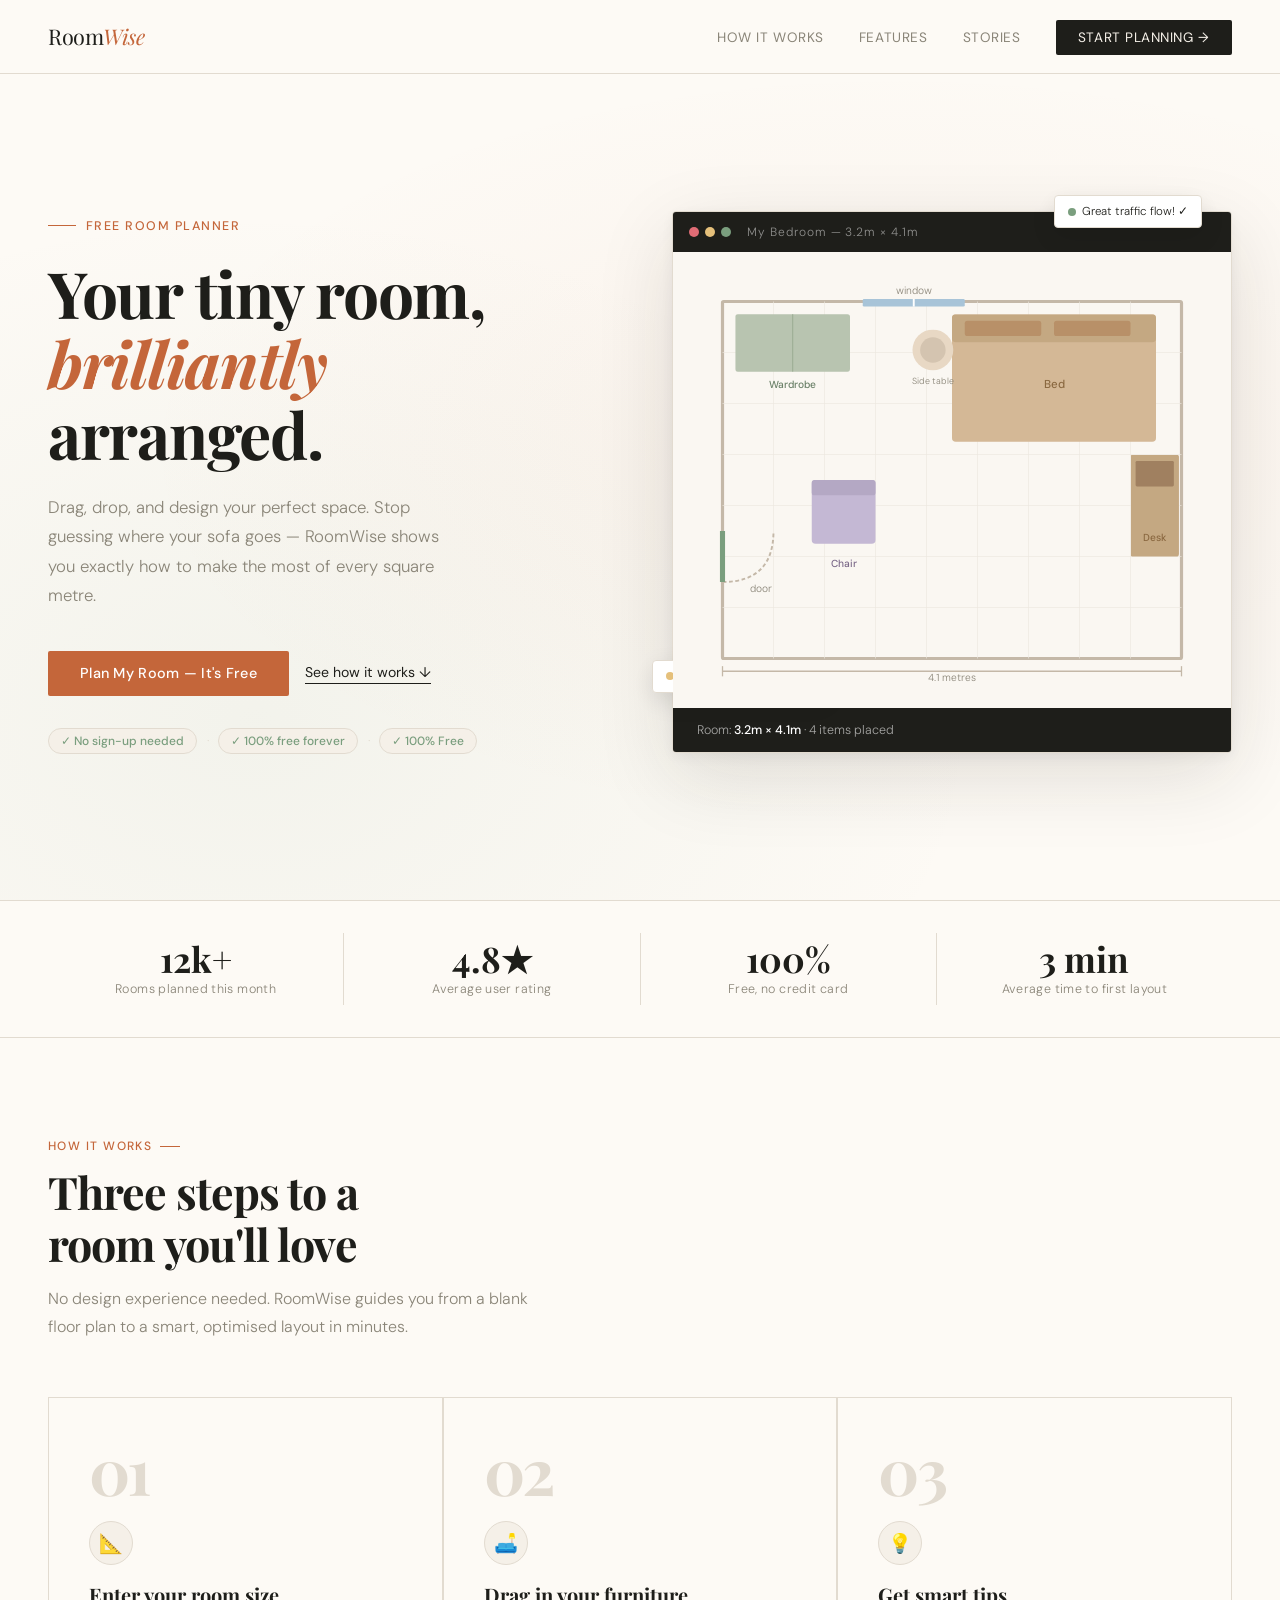
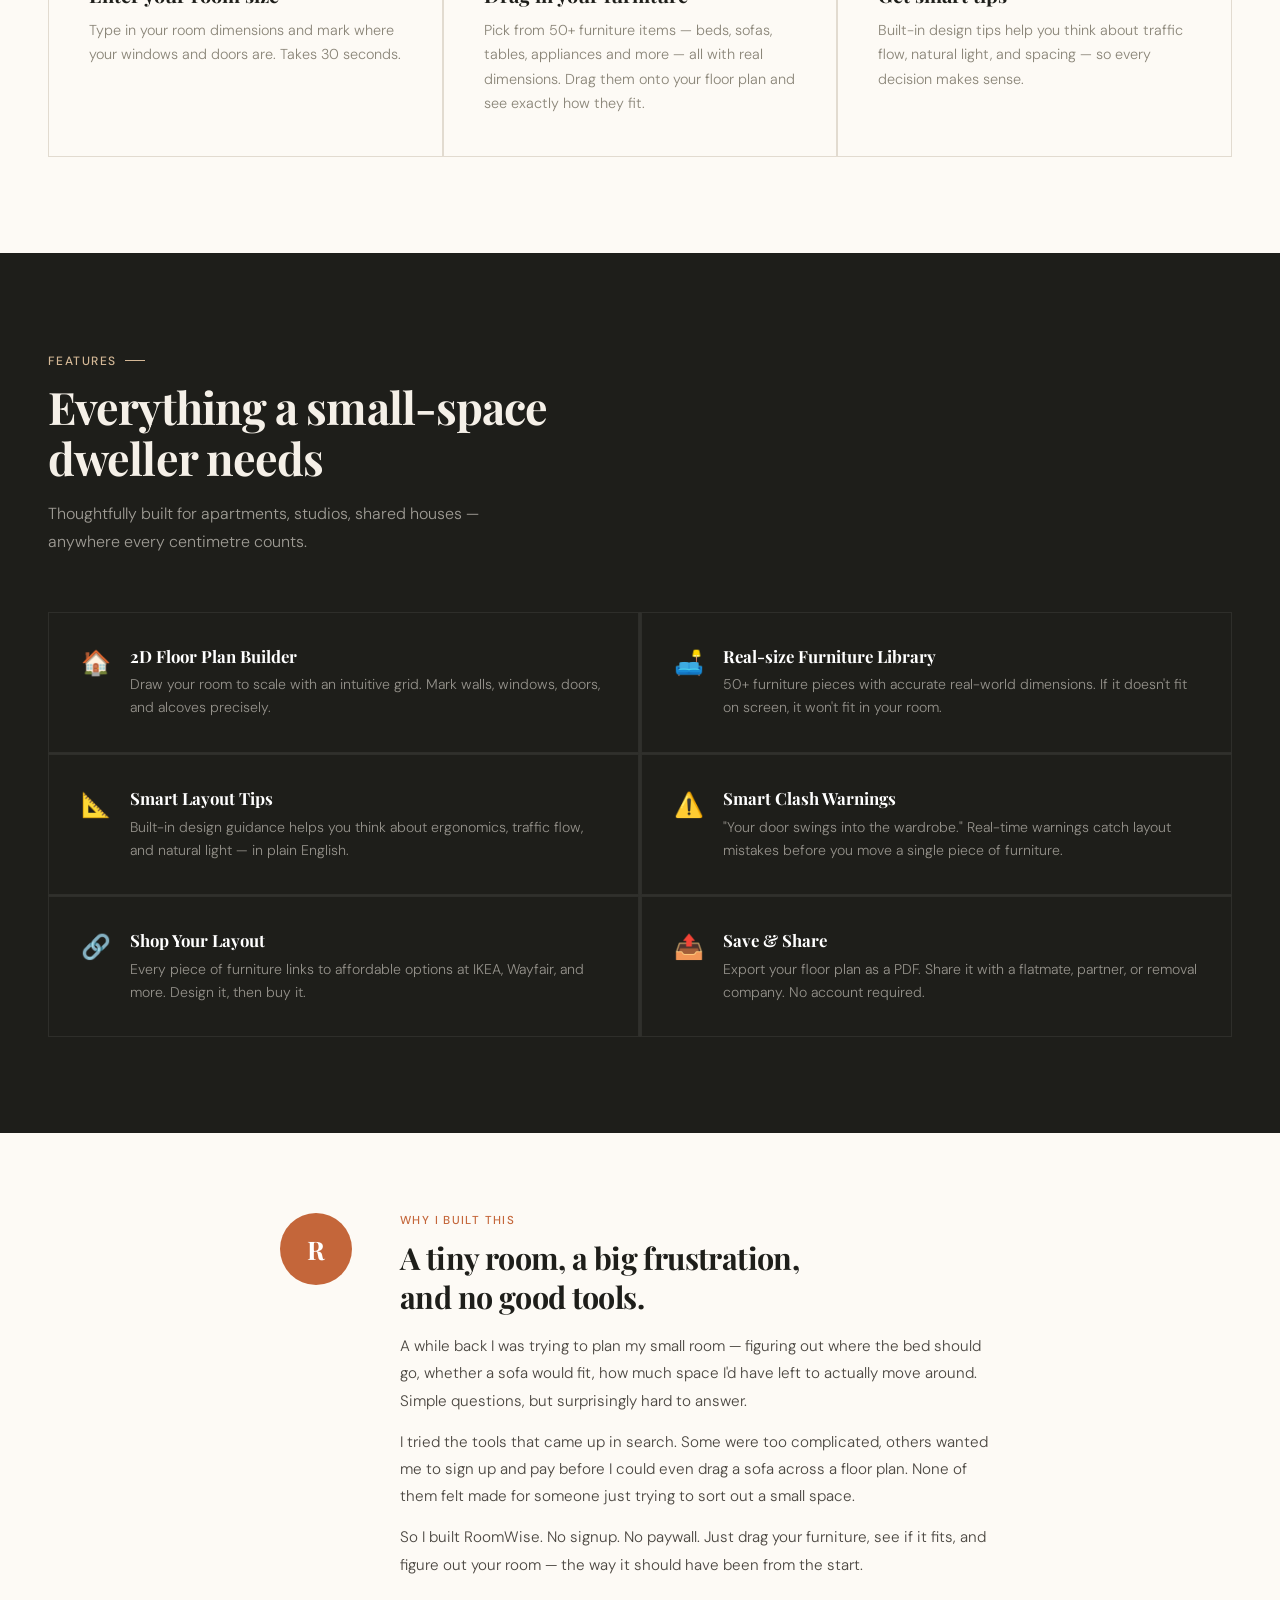
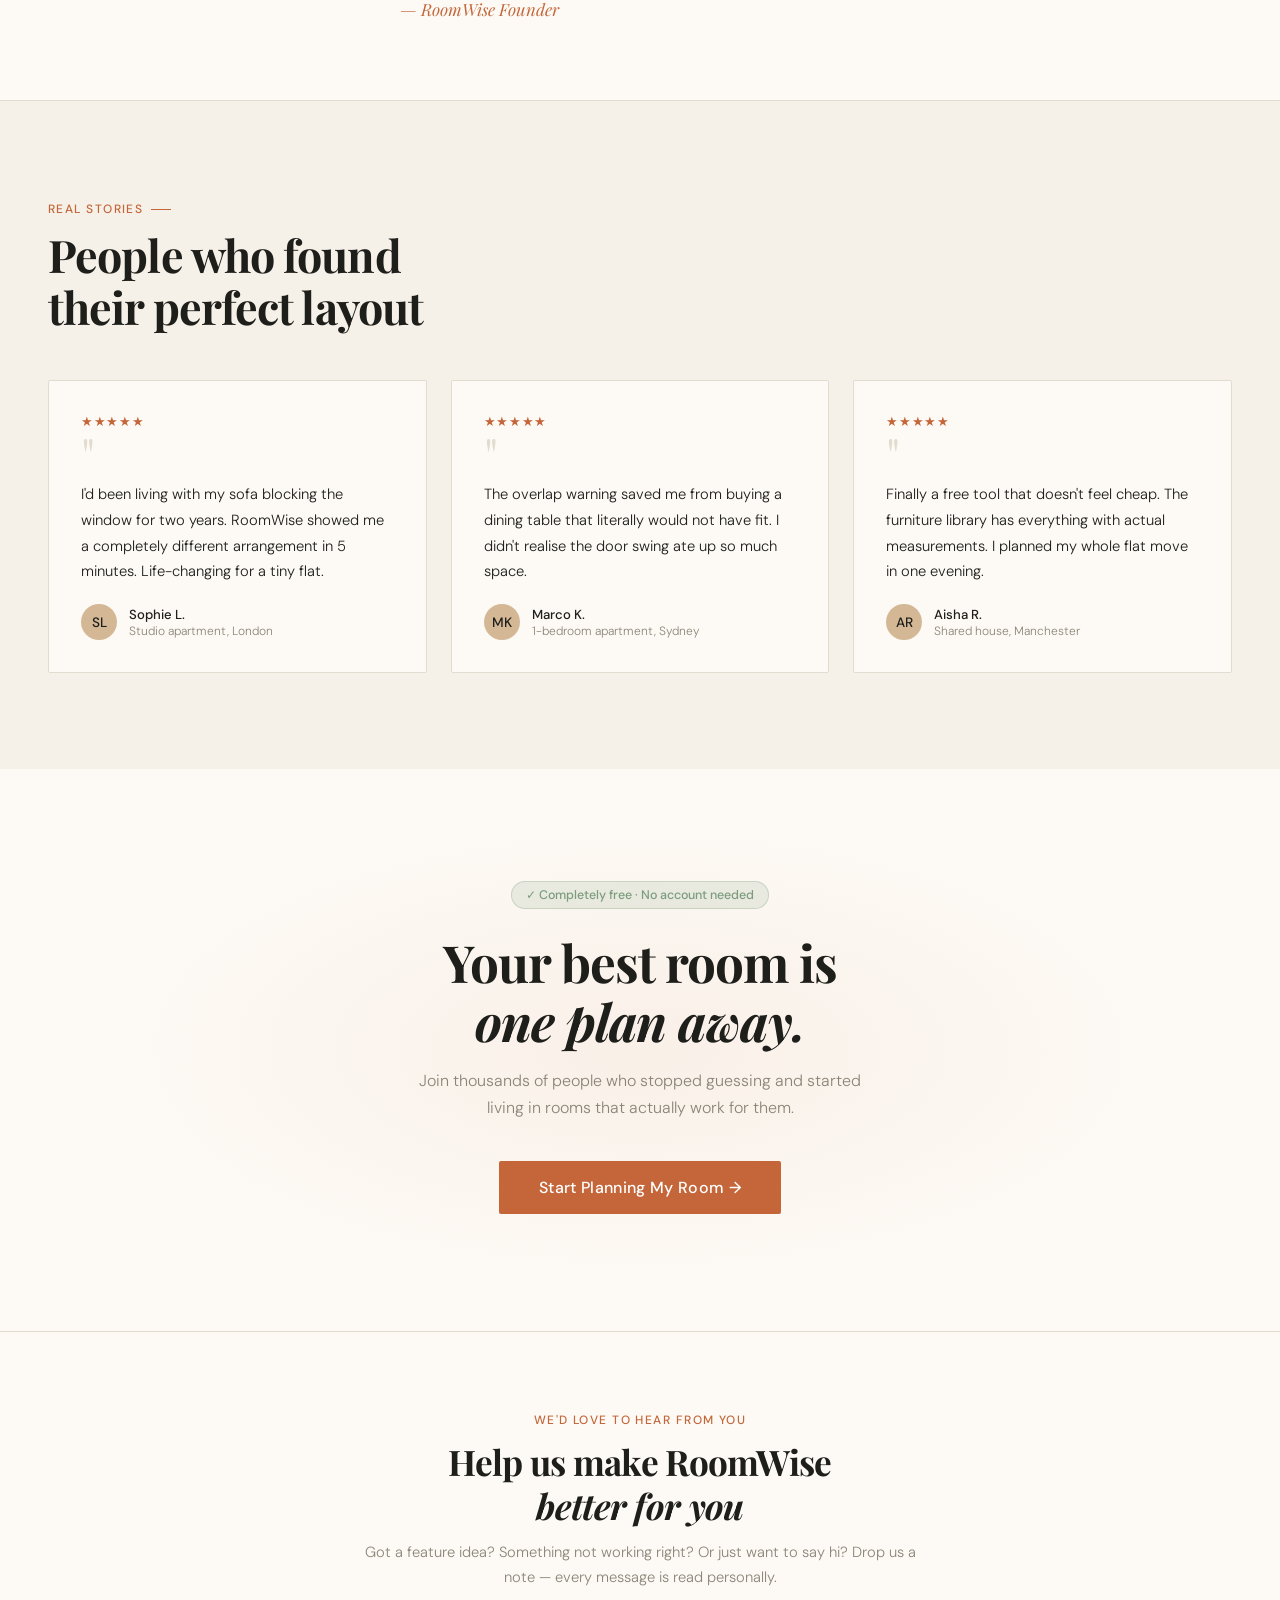
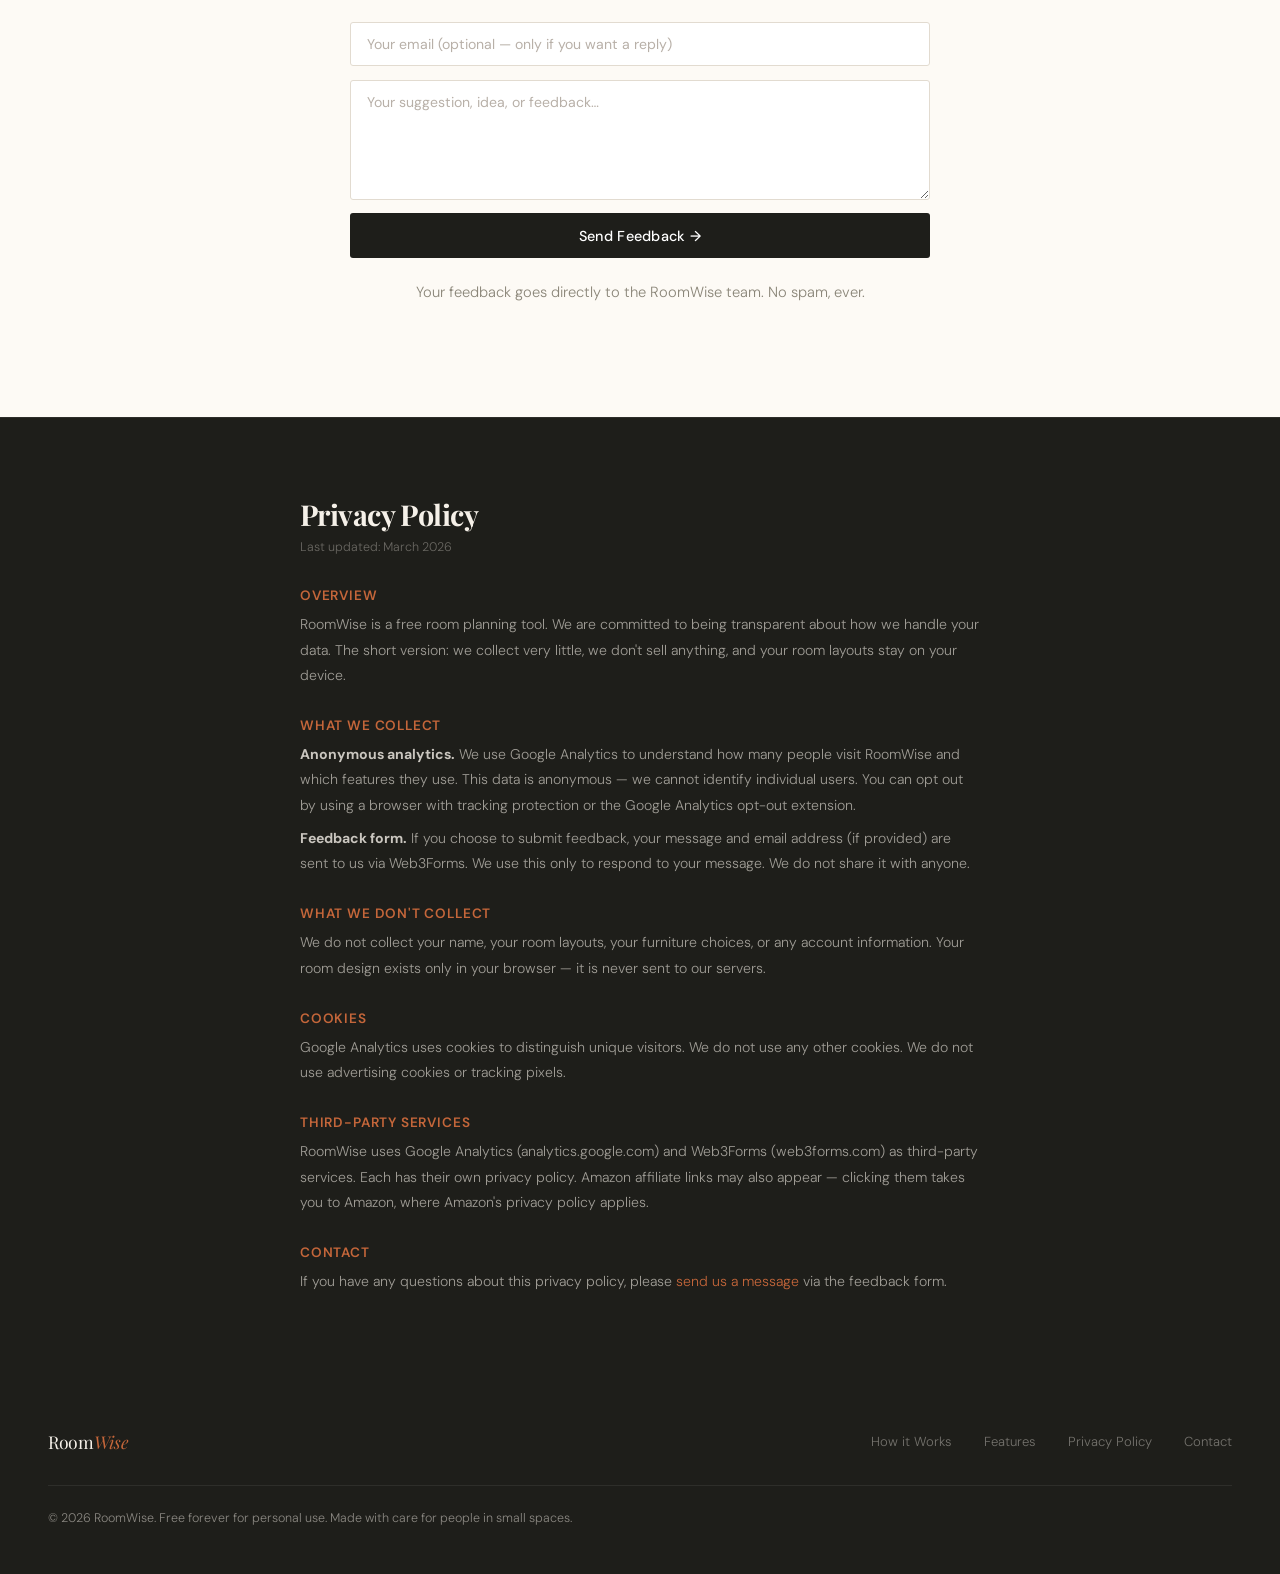
==== index.html @ 8e63ed7e "Add files via upload" ====
<!DOCTYPE html>
<html lang="en">
<head>
  <meta charset="UTF-8" />
  <meta name="viewport" content="width=device-width, initial-scale=1.0"/>
  <title>RoomWise — Free Room Planner | Design Your Room Layout Online</title>
  <meta name="description" content="Free online room planner — design your room layout with 50+ furniture items, real dimensions, PDF export and shareable links. No signup needed."/>
  <meta name="keywords" content="free room planner, room layout planner, furniture planner, floor plan maker, room design tool, interior design planner, online room planner"/>
  <meta name="author" content="RoomWise"/>
  <meta name="robots" content="index, follow"/>
  <link rel="canonical" href="https://roomwise.homes"/>

  <!-- Open Graph (Facebook, WhatsApp, LinkedIn sharing) -->
  <meta property="og:type" content="website"/>
  <meta property="og:url" content="https://roomwise.homes"/>
  <meta property="og:title" content="RoomWise — Free Room Planner"/>
  <meta property="og:description" content="Design your perfect room layout online. Drag and drop 50+ furniture items, see real dimensions, export to PDF and share with friends. 100% free."/>
  <meta property="og:image" content="https://roomwise.homes/preview.png"/>

  <!-- Twitter Card -->
  <meta name="twitter:card" content="summary_large_image"/>
  <meta name="twitter:title" content="RoomWise — Free Room Planner"/>
  <meta name="twitter:description" content="Design your perfect room layout online. Drag and drop 50+ furniture items, real dimensions, PDF export. 100% free."/>
  <meta name="twitter:image" content="https://roomwise.homes/preview.png"/>

  <!-- Schema.org structured data -->
  <script type="application/ld+json">
  {
    "@context": "https://schema.org",
    "@type": "WebApplication",
    "name": "RoomWise",
    "url": "https://roomwise.homes",
    "description": "Free online room planner with 50+ furniture items, real dimensions, PDF export and shareable links.",
    "applicationCategory": "DesignApplication",
    "operatingSystem": "Web",
    "offers": {
      "@type": "Offer",
      "price": "0",
      "priceCurrency": "USD"
    }
  }
  </script>
  <link href="https://fonts.googleapis.com/css2?family=Playfair+Display:ital,wght@0,400;0,700;1,400&family=DM+Sans:wght@300;400;500&display=swap" rel="stylesheet"/>
  <style>
    *, *::before, *::after { box-sizing: border-box; margin: 0; padding: 0; }

    :root {
      --cream: #F5F0E8;
      --warm-white: #FDFAF5;
      --charcoal: #1E1E1A;
      --terracotta: #C4663A;
      --sage: #7A9E7E;
      --sand: #D4B896;
      --muted: #8A8578;
      --border: #E2DBD0;
    }

    html { scroll-behavior: smooth; }

    body {
      background: var(--warm-white);
      color: var(--charcoal);
      font-family: 'DM Sans', sans-serif;
      font-weight: 300;
      overflow-x: hidden;
      cursor: auto;
    }

    /* NAV */
    nav {
      position: fixed; top: 0; left: 0; right: 0; z-index: 100;
      display: flex; align-items: center; justify-content: space-between;
      padding: 1.4rem 3rem;
      background: rgba(253,250,245,0.88);
      backdrop-filter: blur(12px);
      border-bottom: 1px solid var(--border);
      animation: fadeDown 0.8s ease both;
    }
    .logo {
      font-family: 'Playfair Display', serif;
      font-size: 1.35rem;
      letter-spacing: -0.02em;
      color: var(--charcoal);
      text-decoration: none;
    }
    .logo span { color: var(--terracotta); font-style: italic; }
    nav ul { list-style: none; display: flex; gap: 2.2rem; align-items: center; }
    nav ul a {
      text-decoration: none; color: var(--muted);
      font-size: 0.85rem; font-weight: 400; letter-spacing: 0.04em;
      text-transform: uppercase;
      transition: color 0.2s;
    }
    nav ul a:hover { color: var(--charcoal); }
    .nav-cta {
      background: var(--charcoal) !important;
      color: var(--cream) !important;
      padding: 0.55rem 1.4rem;
      border-radius: 2px;
      transition: background 0.2s !important;
    }
    .nav-cta:hover { background: var(--terracotta) !important; }

    /* HERO */
    .hero {
      min-height: 100vh;
      display: grid;
      grid-template-columns: 1fr 1fr;
      align-items: center;
      padding: 8rem 3rem 4rem;
      gap: 4rem;
      position: relative;
      overflow: hidden;
    }
    .hero::before {
      content: '';
      position: absolute; inset: 0;
      background: radial-gradient(ellipse at 70% 50%, rgba(196,102,58,0.06) 0%, transparent 60%),
                  radial-gradient(ellipse at 20% 80%, rgba(122,158,126,0.08) 0%, transparent 50%);
      pointer-events: none;
    }
    .hero-text { position: relative; z-index: 2; }
    .hero-eyebrow {
      display: inline-flex; align-items: center; gap: 0.6rem;
      font-size: 0.78rem; font-weight: 500; letter-spacing: 0.12em;
      text-transform: uppercase; color: var(--terracotta);
      margin-bottom: 1.5rem;
      animation: fadeUp 0.8s 0.2s ease both;
    }
    .hero-eyebrow::before {
      content: ''; display: block; width: 28px; height: 1px; background: var(--terracotta);
    }
    h1 {
      font-family: 'Playfair Display', serif;
      font-size: clamp(2.8rem, 5vw, 4.4rem);
      font-weight: 700;
      line-height: 1.1;
      letter-spacing: -0.02em;
      margin-bottom: 1.5rem;
      animation: fadeUp 0.8s 0.35s ease both;
    }
    h1 em {
      font-style: italic;
      color: var(--terracotta);
    }
    .hero-sub {
      font-size: 1.05rem;
      line-height: 1.75;
      color: var(--muted);
      max-width: 420px;
      margin-bottom: 2.5rem;
      animation: fadeUp 0.8s 0.5s ease both;
    }
    .hero-actions {
      display: flex; gap: 1rem; align-items: center;
      animation: fadeUp 0.8s 0.65s ease both;
      flex-wrap: wrap;
    }
    .btn-primary {
      background: var(--terracotta);
      color: #fff;
      padding: 0.85rem 2rem;
      border: none; border-radius: 2px;
      font-family: 'DM Sans', sans-serif;
      font-size: 0.9rem; font-weight: 500;
      letter-spacing: 0.02em;
      cursor: pointer;
      text-decoration: none;
      display: inline-block;
      transition: background 0.2s, transform 0.2s;
      position: relative; overflow: hidden;
    }
    .btn-primary:hover { background: #b05530; transform: translateY(-2px); }
    .btn-secondary {
      color: var(--charcoal);
      font-size: 0.88rem; font-weight: 400;
      text-decoration: none;
      display: inline-flex; align-items: center; gap: 0.5rem;
      border-bottom: 1px solid var(--charcoal);
      padding-bottom: 2px;
      transition: color 0.2s;
    }
    .btn-secondary:hover { color: var(--terracotta); border-color: var(--terracotta); }
    .hero-badge {
      margin-top: 2rem;
      display: flex; align-items: center; gap: 0.6rem;
      font-size: 0.8rem; color: var(--muted);
      animation: fadeUp 0.8s 0.8s ease both;
    }
    .hero-badge svg { color: var(--sage); }
    .badge-pill {
      background: var(--cream);
      border: 1px solid var(--border);
      border-radius: 20px;
      padding: 0.25rem 0.75rem;
      font-size: 0.75rem;
      color: var(--sage);
      font-weight: 500;
    }

    /* ROOM ILLUSTRATION */
    .hero-visual {
      position: relative; z-index: 2;
      display: flex; align-items: center; justify-content: center;
      animation: fadeIn 1.2s 0.4s ease both;
    }
    .room-wrapper {
      position: relative;
      width: 100%;
      max-width: 580px;
    }
    .room-card {
      background: var(--cream);
      border: 1px solid var(--border);
      border-radius: 4px;
      overflow: hidden;
      box-shadow: 0 24px 80px rgba(30,30,26,0.12), 0 4px 16px rgba(30,30,26,0.06);
    }
    .room-topbar {
      background: var(--charcoal);
      padding: 0.75rem 1rem;
      display: flex; align-items: center; gap: 1rem;
    }
    .room-topbar-dots { display: flex; gap: 6px; }
    .dot { width: 10px; height: 10px; border-radius: 50%; }
    .dot-r { background: #E06C75; }
    .dot-y { background: #E5C07B; }
    .dot-g { background: var(--sage); }
    .room-topbar-label {
      color: rgba(255,255,255,0.5);
      font-size: 0.75rem; letter-spacing: 0.08em;
    }
    .room-canvas {
      padding: 1.5rem;
      background: #FAF7F2;
      position: relative;
    }
    svg.floor-plan {
      width: 100%; height: auto;
      display: block;
    }

    /* Animated furniture pieces */
    .furniture-sofa { animation: slideIn 0.9s 1.0s ease both; }
    .furniture-table { animation: slideIn 0.9s 1.2s ease both; }
    .furniture-bed { animation: slideIn 0.9s 1.4s ease both; }
    .furniture-plant { animation: slideIn 0.9s 1.6s ease both; }
    

    .room-info-strip {
      background: var(--charcoal);
      padding: 0.85rem 1.5rem;
      display: flex; align-items: center; justify-content: space-between;
    }
    .room-dims { color: rgba(255,255,255,0.6); font-size: 0.78rem; }
    .room-dims strong { color: #fff; font-weight: 500; }
    
    

    /* Floating hints */
    .float-hint {
      position: absolute;
      background: #fff;
      border: 1px solid var(--border);
      border-radius: 4px;
      padding: 0.5rem 0.8rem;
      font-size: 0.72rem;
      color: var(--charcoal);
      box-shadow: 0 8px 24px rgba(0,0,0,0.1);
      white-space: nowrap;
      display: flex; align-items: center; gap: 0.4rem;
    }
    .hint-1 { top: -16px; right: 30px; animation: floatHint 0.7s 2.2s ease both; }
    .hint-2 { bottom: 60px; left: -20px; animation: floatHint 0.7s 2.5s ease both; }
    .hint-dot { width: 8px; height: 8px; border-radius: 50%; background: var(--sage); }
    .hint-dot-warn { background: #E5C07B; }

    /* STATS STRIP */
    .stats-strip {
      border-top: 1px solid var(--border);
      border-bottom: 1px solid var(--border);
      padding: 2rem 3rem;
      display: flex; gap: 0;
      overflow: hidden;
    }
    .stat-item {
      flex: 1;
      text-align: center;
      padding: 0.5rem 1rem;
      border-right: 1px solid var(--border);
      animation: fadeUp 0.6s ease both;
    }
    .stat-item:last-child { border-right: none; }
    .stat-item:nth-child(1) { animation-delay: 0.1s; }
    .stat-item:nth-child(2) { animation-delay: 0.2s; }
    .stat-item:nth-child(3) { animation-delay: 0.3s; }
    .stat-item:nth-child(4) { animation-delay: 0.4s; }
    .stat-num {
      font-family: 'Playfair Display', serif;
      font-size: 2.2rem;
      font-weight: 700;
      color: var(--charcoal);
      line-height: 1;
    }
    .stat-label {
      font-size: 0.78rem;
      color: var(--muted);
      margin-top: 0.3rem;
      letter-spacing: 0.03em;
    }

    /* HOW IT WORKS */
    .section { padding: 6rem 3rem; }
    .section-tag {
      display: inline-flex; align-items: center; gap: 0.5rem;
      font-size: 0.75rem; font-weight: 500; letter-spacing: 0.12em;
      text-transform: uppercase; color: var(--terracotta);
      margin-bottom: 0.75rem;
    }
    .section-tag::after { content: ''; display: block; width: 20px; height: 1px; background: var(--terracotta); }
    h2 {
      font-family: 'Playfair Display', serif;
      font-size: clamp(2rem, 3.5vw, 2.8rem);
      font-weight: 700;
      line-height: 1.15;
      letter-spacing: -0.02em;
      margin-bottom: 1rem;
    }
    .section-sub {
      color: var(--muted);
      font-size: 1rem;
      line-height: 1.75;
      max-width: 480px;
    }

    .steps-grid {
      display: grid;
      grid-template-columns: repeat(3, 1fr);
      gap: 2px;
      margin-top: 3.5rem;
      background: var(--border);
      border: 1px solid var(--border);
    }
    .step-card {
      background: var(--warm-white);
      padding: 2.5rem;
      position: relative;
      transition: background 0.2s;
    }
    .step-card:hover { background: var(--cream); }
    .step-num {
      font-family: 'Playfair Display', serif;
      font-size: 4rem;
      font-weight: 700;
      color: var(--border);
      line-height: 1;
      margin-bottom: 1.2rem;
      letter-spacing: -0.04em;
    }
    .step-icon {
      width: 44px; height: 44px;
      background: var(--cream);
      border: 1px solid var(--border);
      border-radius: 50%;
      display: flex; align-items: center; justify-content: center;
      font-size: 1.2rem;
      margin-bottom: 1rem;
    }
    .step-title {
      font-family: 'Playfair Display', serif;
      font-size: 1.25rem;
      font-weight: 700;
      margin-bottom: 0.6rem;
    }
    .step-desc { color: var(--muted); font-size: 0.9rem; line-height: 1.7; }

    /* FEATURES */
    .features-section { 
      padding: 6rem 3rem;
      background: var(--charcoal);
      color: var(--cream);
    }
    .features-section .section-tag { color: var(--sand); }
    .features-section .section-tag::after { background: var(--sand); }
    .features-section h2 { color: var(--cream); }
    .features-section .section-sub { color: rgba(245,240,232,0.6); }
    .features-grid {
      display: grid;
      grid-template-columns: repeat(2, 1fr);
      gap: 1.5px;
      margin-top: 3.5rem;
      background: rgba(255,255,255,0.08);
    }
    .feature-item {
      background: var(--charcoal);
      padding: 2rem 2rem;
      border: 1px solid rgba(255,255,255,0.07);
      transition: background 0.2s;
      display: flex; gap: 1.2rem;
    }
    .feature-item:hover { background: #2a2a24; }
    .feature-ico {
      font-size: 1.5rem;
      flex-shrink: 0;
      margin-top: 2px;
    }
    .feature-title {
      font-family: 'Playfair Display', serif;
      font-size: 1.05rem;
      font-weight: 700;
      margin-bottom: 0.4rem;
      color: #fff;
    }
    .feature-desc { color: rgba(245,240,232,0.55); font-size: 0.88rem; line-height: 1.65; }

    /* TESTIMONIALS */
    .testimonials { padding: 6rem 3rem; background: var(--cream); }
    .testi-grid {
      display: grid;
      grid-template-columns: repeat(3, 1fr);
      gap: 1.5rem;
      margin-top: 3rem;
    }
    .testi-card {
      background: var(--warm-white);
      border: 1px solid var(--border);
      padding: 2rem;
      border-radius: 2px;
      position: relative;
    }
    .testi-quote {
      font-family: 'Playfair Display', serif;
      font-size: 3rem;
      color: var(--border);
      line-height: 0.5;
      margin-bottom: 1rem;
    }
    .testi-text {
      font-size: 0.92rem;
      line-height: 1.75;
      color: var(--charcoal);
      margin-bottom: 1.2rem;
    }
    .testi-author { display: flex; align-items: center; gap: 0.75rem; }
    .testi-avatar {
      width: 36px; height: 36px;
      border-radius: 50%;
      background: var(--sand);
      display: flex; align-items: center; justify-content: center;
      font-size: 0.85rem; font-weight: 500; color: var(--charcoal);
    }
    .testi-name { font-size: 0.82rem; font-weight: 500; }
    .testi-loc { font-size: 0.75rem; color: var(--muted); }
    .stars { color: var(--terracotta); font-size: 0.8rem; letter-spacing: 0.05em; margin-bottom: 0.75rem; }

    /* CTA SECTION */
    .cta-section {
      padding: 7rem 3rem;
      text-align: center;
      background: var(--warm-white);
      position: relative;
      overflow: hidden;
    }
    .cta-section::before {
      content: '';
      position: absolute; inset: 0;
      background: radial-gradient(ellipse at 50% 50%, rgba(196,102,58,0.07) 0%, transparent 60%);
    }
    .cta-section h2 { font-size: clamp(2.2rem, 4vw, 3.2rem); position: relative; }
    .cta-section p { color: var(--muted); margin: 1rem auto 2.5rem; max-width: 460px; font-size: 1rem; line-height: 1.7; position: relative; }
    .cta-free-tag {
      display: inline-flex; align-items: center; gap: 0.4rem;
      background: rgba(122,158,126,0.15);
      color: var(--sage);
      border: 1px solid rgba(122,158,126,0.3);
      padding: 0.3rem 0.9rem;
      border-radius: 20px;
      font-size: 0.78rem; font-weight: 500;
      margin-bottom: 1.5rem;
    }

    /* FOOTER */
    footer {
      background: var(--charcoal);
      color: rgba(245,240,232,0.5);
      padding: 3rem;
      display: flex; align-items: center; justify-content: space-between;
      flex-wrap: wrap; gap: 1.5rem;
    }
    footer .logo { color: var(--cream); font-size: 1.1rem; }
    .footer-links { display: flex; gap: 2rem; flex-wrap: wrap; }
    .footer-links a { color: rgba(245,240,232,0.4); text-decoration: none; font-size: 0.82rem; transition: color 0.2s; }
    .footer-links a:hover { color: var(--cream); }
    .footer-copy { font-size: 0.78rem; width: 100%; border-top: 1px solid rgba(255,255,255,0.07); padding-top: 1.5rem; margin-top: 0.5rem; }

    /* ANIMATIONS */
    @keyframes fadeDown { from { opacity: 0; transform: translateY(-16px); } to { opacity: 1; transform: none; } }
    @keyframes fadeUp { from { opacity: 0; transform: translateY(24px); } to { opacity: 1; transform: none; } }
    @keyframes fadeIn { from { opacity: 0; } to { opacity: 1; } }
    @keyframes slideIn { from { opacity: 0; transform: translateX(-12px); } to { opacity: 1; transform: none; } }
    @keyframes popIn { from { opacity: 0; transform: scale(0.8); } to { opacity: 1; transform: scale(1); } }
    @keyframes floatHint { from { opacity: 0; transform: translateY(8px); } to { opacity: 1; transform: none; } }
    @keyframes float { 0%,100% { transform: translateY(0); } 50% { transform: translateY(-8px); } }

    .room-wrapper { animation: float 5s ease-in-out infinite; }

    /* SCROLLED REVEAL */
    .reveal { opacity: 0; transform: translateY(28px); transition: opacity 0.7s ease, transform 0.7s ease; }
    .reveal.visible { opacity: 1; transform: none; }

    @media (max-width: 900px) {
      .hero { grid-template-columns: 1fr; padding-top: 7rem; text-align: center; }
      .hero-sub, .hero-badge { margin-left: auto; margin-right: auto; }
      .hero-actions { justify-content: center; }
      .hero-eyebrow { margin: 0 auto 1.5rem; }
      .steps-grid, .testi-grid { grid-template-columns: 1fr; }
      .features-grid { grid-template-columns: 1fr; }
      nav { padding: 1rem 1.5rem; }
      nav ul { display: none; }
      .stats-strip { flex-wrap: wrap; }
      .stat-item { flex: 1 1 40%; border-right: none; border-bottom: 1px solid var(--border); }
    }



    /* ── Privacy Policy ─────────────────────────────────────────── */
    .privacy-section {
      padding: 5rem 3rem;
      background: var(--charcoal);
      border-top: 1px solid rgba(255,255,255,0.07);
    }
    .privacy-inner {
      max-width: 680px;
      margin: 0 auto;
    }
    .privacy-inner h2 {
      font-family: 'Playfair Display', serif;
      font-size: 1.8rem;
      color: var(--cream);
      margin-bottom: 0.5rem;
    }
    .privacy-inner .privacy-date {
      font-size: 0.78rem;
      color: rgba(245,240,232,0.35);
      margin-bottom: 2rem;
    }
    .privacy-inner h3 {
      font-size: 0.85rem;
      font-weight: 600;
      letter-spacing: 0.06em;
      text-transform: uppercase;
      color: var(--terracotta);
      margin: 1.8rem 0 0.5rem;
    }
    .privacy-inner p {
      font-size: 0.88rem;
      color: rgba(245,240,232,0.6);
      line-height: 1.8;
      margin-bottom: 0.5rem;
    }
    .privacy-inner a {
      color: var(--terracotta);
      text-decoration: none;
    }
    /* ── Founder story ───────────────────────────────────────────── */
    .founder-story {
      padding: 5rem 3rem;
      background: var(--warm);
      border-bottom: 1px solid var(--border);
    }
    .founder-inner {
      max-width: 720px;
      margin: 0 auto;
      display: flex;
      gap: 3rem;
      align-items: flex-start;
    }
    .founder-avatar {
      width: 72px;
      height: 72px;
      border-radius: 50%;
      background: var(--terracotta);
      color: #fff;
      font-size: 1.6rem;
      font-weight: 700;
      display: flex;
      align-items: center;
      justify-content: center;
      flex-shrink: 0;
      font-family: 'Playfair Display', serif;
    }
    .founder-content {}
    .founder-eyebrow {
      font-size: 0.72rem;
      font-weight: 500;
      letter-spacing: 0.12em;
      text-transform: uppercase;
      color: var(--terracotta);
      margin-bottom: 0.6rem;
    }
    .founder-content h2 {
      font-family: 'Playfair Display', serif;
      font-size: clamp(1.4rem, 2.5vw, 1.9rem);
      color: var(--charcoal);
      margin-bottom: 1rem;
      line-height: 1.3;
    }
    .founder-content p {
      font-size: 0.95rem;
      color: #4A4640;
      line-height: 1.8;
      margin-bottom: 0.85rem;
    }
    .founder-sig {
      font-family: 'Playfair Display', serif;
      font-style: italic;
      font-size: 1.05rem;
      color: var(--terracotta);
      margin-top: 1.2rem;
    }
    @media (max-width: 640px) {
      .founder-inner { flex-direction: column; gap: 1.2rem; }
      .founder-story { padding: 3.5rem 1.5rem; }
    }
    /* ── FEEDBACK SECTION ─────────────────────────────── */
    .feedback-section {
      background: var(--warm);
      padding: 5rem 2rem;
      border-top: 1px solid var(--border);
    }
    .feedback-inner {
      max-width: 580px;
      margin: 0 auto;
      text-align: center;
    }
    .feedback-eyebrow {
      font-size: 0.75rem;
      font-weight: 500;
      letter-spacing: 0.12em;
      text-transform: uppercase;
      color: var(--terracotta);
      margin-bottom: 0.75rem;
    }
    .feedback-inner h2 {
      font-family: 'Playfair Display', serif;
      font-size: clamp(1.6rem, 3vw, 2.2rem);
      color: var(--charcoal);
      margin-bottom: 0.75rem;
      line-height: 1.25;
    }
    .feedback-inner p {
      font-size: 0.92rem;
      color: var(--muted);
      margin-bottom: 2rem;
      line-height: 1.7;
    }
    .feedback-form {
      display: flex;
      flex-direction: column;
      gap: 0.85rem;
      text-align: left;
    }
    .feedback-form input,
    .feedback-form textarea {
      width: 100%;
      background: #fff;
      border: 1.5px solid var(--border);
      border-radius: 3px;
      padding: 0.75rem 1rem;
      font-family: 'DM Sans', sans-serif;
      font-size: 0.88rem;
      color: var(--charcoal);
      transition: border-color 0.2s;
      outline: none;
      resize: vertical;
    }
    .feedback-form input:focus,
    .feedback-form textarea:focus {
      border-color: var(--terracotta);
    }
    .feedback-form textarea {
      min-height: 120px;
    }
    .feedback-form input::placeholder,
    .feedback-form textarea::placeholder {
      color: #B8B0A8;
    }
    .feedback-submit {
      background: var(--charcoal);
      color: #fff;
      border: none;
      padding: 0.85rem 2rem;
      border-radius: 3px;
      font-family: 'DM Sans', sans-serif;
      font-size: 0.9rem;
      font-weight: 500;
      cursor: pointer;
      transition: background 0.2s;
      letter-spacing: 0.02em;
    }
    .feedback-submit:hover { background: var(--terracotta); }
    .feedback-submit:disabled { background: #aaa; cursor: not-allowed; }
    .feedback-success {
      display: none;
      background: #F0F7F1;
      border: 1px solid rgba(122,158,126,0.4);
      border-radius: 3px;
      padding: 1rem;
      font-size: 0.88rem;
      color: #3A6040;
      text-align: center;
      margin-top: 0.5rem;
    }
    .feedback-note {
      font-size: 0.75rem;
      color: var(--muted);
      text-align: center;
      margin-top: 0.5rem;
    }
  </style>
<!-- Google Analytics -->
<script async src="https://www.googletagmanager.com/gtag/js?id=G-2ZYGZ5XKH6"></script>
<script>
  window.dataLayer = window.dataLayer || [];
  function gtag(){dataLayer.push(arguments);}
  gtag('js', new Date());
  gtag('config', 'G-2ZYGZ5XKH6');
</script>
</head>
<body>


  <nav>
    <a href="#" class="logo">Room<span>Wise</span></a>
    <ul>
      <li><a href="#how">How it Works</a></li>
      <li><a href="#features">Features</a></li>
      <li><a href="#stories">Stories</a></li>
      <li><a href="https://roomwise.homes/planner" class="nav-cta">Start Planning →</a></li>
    </ul>
  </nav>

  <!-- HERO -->
  <section class="hero">
    <div class="hero-text">
      <div class="hero-eyebrow">Free Room Planner</div>
      <h1>Your tiny room,<br/><em>brilliantly</em> arranged.</h1>
      <p class="hero-sub">
        Drag, drop, and design your perfect space. Stop guessing where your sofa goes — 
        RoomWise shows you exactly how to make the most of every square metre.
      </p>
      <div class="hero-actions">
        <a href="https://roomwise.homes/planner" class="btn-primary">Plan My Room — It's Free</a>
        <a href="#how" class="btn-secondary">See how it works ↓</a>
      </div>
      <div class="hero-badge">
        <span class="badge-pill">✓ No sign-up needed</span>
        <span style="color: var(--border)">·</span>
        <span class="badge-pill">✓ 100% free forever</span>
        <span style="color: var(--border)">·</span>
        <span class="badge-pill">✓ 100% Free</span>
      </div>
    </div>

    <div class="hero-visual">
      <div class="room-wrapper">
        <!-- Floating UI hints -->
        <div class="float-hint hint-1">
          <div class="hint-dot"></div>
          Great traffic flow! ✓
        </div>
        <div class="float-hint hint-2">
          <div class="hint-dot hint-dot-warn"></div>
          Try rotating the desk 90°
        </div>

        <div class="room-card">
          <div class="room-topbar">
            <div class="room-topbar-dots">
              <div class="dot dot-r"></div>
              <div class="dot dot-y"></div>
              <div class="dot dot-g"></div>
            </div>
            <span class="room-topbar-label">My Bedroom — 3.2m × 4.1m</span>
          </div>
          <div class="room-canvas">
            <svg class="floor-plan" viewBox="0 0 400 320" xmlns="http://www.w3.org/2000/svg">
              <!-- Room outline -->
              <rect x="20" y="20" width="360" height="280" fill="none" stroke="#C4B8A8" stroke-width="2.5" rx="1"/>
              <!-- Grid lines -->
              <g stroke="#EDE8E0" stroke-width="0.5">
                <line x1="60" y1="20" x2="60" y2="300"/>
                <line x1="100" y1="20" x2="100" y2="300"/>
                <line x1="140" y1="20" x2="140" y2="300"/>
                <line x1="180" y1="20" x2="180" y2="300"/>
                <line x1="220" y1="20" x2="220" y2="300"/>
                <line x1="260" y1="20" x2="260" y2="300"/>
                <line x1="300" y1="20" x2="300" y2="300"/>
                <line x1="340" y1="20" x2="340" y2="300"/>
                <line x1="20" y1="60" x2="380" y2="60"/>
                <line x1="20" y1="100" x2="380" y2="100"/>
                <line x1="20" y1="140" x2="380" y2="140"/>
                <line x1="20" y1="180" x2="380" y2="180"/>
                <line x1="20" y1="220" x2="380" y2="220"/>
                <line x1="20" y1="260" x2="380" y2="260"/>
              </g>
              <!-- Window -->
              <rect x="130" y="18" width="80" height="6" fill="#A8C4D8" rx="1"/>
              <line x1="170" y1="18" x2="170" y2="24" stroke="#fff" stroke-width="1.5"/>
              <text x="170" y="14" text-anchor="middle" font-size="8" fill="#8A8578" font-family="DM Sans">window</text>
              <!-- Door arc -->
              <path d="M20 240 Q60 240 60 200" fill="none" stroke="#C4B8A8" stroke-width="1.5" stroke-dasharray="3,2"/>
              <rect x="18" y="200" width="4" height="40" fill="#7A9E7E"/>
              <text x="50" y="248" text-anchor="middle" font-size="8" fill="#8A8578" font-family="DM Sans">door</text>

              <!-- BED (large, against top wall) -->
              <g class="furniture-bed">
                <rect x="200" y="30" width="160" height="100" fill="#D4B896" rx="3"/>
                <rect x="200" y="30" width="160" height="22" fill="#C4A882" rx="3"/>
                <rect x="210" y="35" width="60" height="12" fill="#B89068" rx="2"/>
                <rect x="280" y="35" width="60" height="12" fill="#B89068" rx="2"/>
                <text x="280" y="88" text-anchor="middle" font-size="9" fill="#8A6840" font-family="DM Sans" font-weight="500">Bed</text>
              </g>

              <!-- DESK (right wall) -->
              <g class="furniture-table">
                <rect x="340" y="140" width="38" height="80" fill="#C4A882" rx="2"/>
                <rect x="344" y="145" width="30" height="20" fill="#A08060" rx="1"/>
                <text x="359" y="208" text-anchor="middle" font-size="8" fill="#8A6840" font-family="DM Sans" font-weight="500">Desk</text>
              </g>

              <!-- WARDROBE -->
              <g class="furniture-sofa">
                <rect x="30" y="30" width="90" height="45" fill="#B8C4B0" rx="2"/>
                <line x1="75" y1="30" x2="75" y2="75" stroke="#A0B098" stroke-width="1"/>
                <text x="75" y="88" text-anchor="middle" font-size="8" fill="#6A8068" font-family="DM Sans" font-weight="500">Wardrobe</text>
              </g>

              <!-- SIDE TABLE -->
              <g class="furniture-plant">
                <circle cx="185" cy="58" r="16" fill="#E8D8C4"/>
                <circle cx="185" cy="58" r="10" fill="#D4C4B0"/>
                <text x="185" y="85" text-anchor="middle" font-size="7" fill="#8A8578" font-family="DM Sans">Side table</text>
              </g>

              <!-- CHAIR -->
              <g>
                <rect x="90" y="160" width="50" height="50" fill="#C4B8D4" rx="3"/>
                <rect x="90" y="160" width="50" height="12" fill="#B4A8C4" rx="2"/>
                <text x="115" y="228" text-anchor="middle" font-size="8" fill="#7A6888" font-family="DM Sans" font-weight="500">Chair</text>
              </g>



              <!-- Measurement lines -->
              <line x1="20" y1="310" x2="380" y2="310" stroke="#C4B8A8" stroke-width="1"/>
              <line x1="20" y1="306" x2="20" y2="314" stroke="#C4B8A8" stroke-width="1"/>
              <line x1="380" y1="306" x2="380" y2="314" stroke="#C4B8A8" stroke-width="1"/>
              <text x="200" y="318" text-anchor="middle" font-size="8" fill="#8A8578" font-family="DM Sans">4.1 metres</text>
            </svg>
          </div>
          <div class="room-info-strip">
            <span class="room-dims">Room: <strong>3.2m × 4.1m</strong> · 4 items placed</span>
            
          </div>
        </div>
      </div>
    </div>
  </section>

  <!-- STATS -->
  <div class="stats-strip">
    <div class="stat-item reveal">
      <div class="stat-num">12k+</div>
      <div class="stat-label">Rooms planned this month</div>
    </div>
    <div class="stat-item reveal">
      <div class="stat-num">4.8★</div>
      <div class="stat-label">Average user rating</div>
    </div>
    <div class="stat-item reveal">
      <div class="stat-num">100%</div>
      <div class="stat-label">Free, no credit card</div>
    </div>
    <div class="stat-item reveal">
      <div class="stat-num">3 min</div>
      <div class="stat-label">Average time to first layout</div>
    </div>
  </div>

  <!-- HOW IT WORKS -->
  <section class="section" id="how">
    <div class="section-tag">How it works</div>
    <h2>Three steps to a<br/>room you'll love</h2>
    <p class="section-sub">No design experience needed. RoomWise guides you from a blank floor plan to a smart, optimised layout in minutes.</p>
    <div class="steps-grid">
      <div class="step-card reveal">
        <div class="step-num">01</div>
        <div class="step-icon">📐</div>
        <div class="step-title">Enter your room size</div>
        <p class="step-desc">Type in your room dimensions and mark where your windows and doors are. Takes 30 seconds.</p>
      </div>
      <div class="step-card reveal">
        <div class="step-num">02</div>
        <div class="step-icon">🛋️</div>
        <div class="step-title">Drag in your furniture</div>
        <p class="step-desc">Pick from 50+ furniture items — beds, sofas, tables, appliances and more — all with real dimensions. Drag them onto your floor plan and see exactly how they fit.</p>
      </div>
      <div class="step-card reveal">
        <div class="step-num">03</div>
        <div class="step-icon">💡</div>
        <div class="step-title">Get smart tips</div>
        <p class="step-desc">Built-in design tips help you think about traffic flow, natural light, and spacing — so every decision makes sense.</p>
      </div>
    </div>
  </section>

  <!-- FEATURES -->
  <section class="features-section" id="features">
    <div class="section-tag">Features</div>
    <h2>Everything a small-space<br/>dweller needs</h2>
    <p class="section-sub">Thoughtfully built for apartments, studios, shared houses — anywhere every centimetre counts.</p>
    <div class="features-grid">
      <div class="feature-item reveal">
        <div class="feature-ico">🏠</div>
        <div>
          <div class="feature-title">2D Floor Plan Builder</div>
          <p class="feature-desc">Draw your room to scale with an intuitive grid. Mark walls, windows, doors, and alcoves precisely.</p>
        </div>
      </div>
      <div class="feature-item reveal">
        <div class="feature-ico">🛋️</div>
        <div>
          <div class="feature-title">Real-size Furniture Library</div>
          <p class="feature-desc">50+ furniture pieces with accurate real-world dimensions. If it doesn't fit on screen, it won't fit in your room.</p>
        </div>
      </div>
      <div class="feature-item reveal">
        <div class="feature-ico">📐</div>
        <div>
          <div class="feature-title">Smart Layout Tips</div>
          <p class="feature-desc">Built-in design guidance helps you think about ergonomics, traffic flow, and natural light — in plain English.</p>
        </div>
      </div>
      <div class="feature-item reveal">
        <div class="feature-ico">⚠️</div>
        <div>
          <div class="feature-title">Smart Clash Warnings</div>
          <p class="feature-desc">"Your door swings into the wardrobe." Real-time warnings catch layout mistakes before you move a single piece of furniture.</p>
        </div>
      </div>
      <div class="feature-item reveal">
        <div class="feature-ico">🔗</div>
        <div>
          <div class="feature-title">Shop Your Layout</div>
          <p class="feature-desc">Every piece of furniture links to affordable options at IKEA, Wayfair, and more. Design it, then buy it.</p>
        </div>
      </div>
      <div class="feature-item reveal">
        <div class="feature-ico">📤</div>
        <div>
          <div class="feature-title">Save & Share</div>
          <p class="feature-desc">Export your floor plan as a PDF. Share it with a flatmate, partner, or removal company. No account required.</p>
        </div>
      </div>
    </div>
  </section>

  <!-- TESTIMONIALS -->

  <!-- FOUNDER STORY -->
  <section class="founder-story" id="stories">
    <div class="founder-inner reveal">
      <div class="founder-avatar">R</div>
      <div class="founder-content">
        <div class="founder-eyebrow">Why I built this</div>
        <h2>A tiny room, a big frustration,<br/>and no good tools.</h2>
        <p>
          A while back I was trying to plan my small room — figuring out where the bed should go, whether a sofa would fit, how much space I'd have left to actually move around. Simple questions, but surprisingly hard to answer.
        </p>
        <p>
          I tried the tools that came up in search. Some were too complicated, others wanted me to sign up and pay before I could even drag a sofa across a floor plan. None of them felt made for someone just trying to sort out a small space.
        </p>
        <p>
          So I built RoomWise. No signup. No paywall. Just drag your furniture, see if it fits, and figure out your room — the way it should have been from the start.
        </p>
        <div class="founder-sig">— RoomWise Founder</div>
      </div>
    </div>
  </section>

  <section class="testimonials">
    <div class="section-tag">Real stories</div>
    <h2>People who found<br/>their perfect layout</h2>
    <div class="testi-grid">
      <div class="testi-card reveal">
        <div class="stars">★★★★★</div>
        <div class="testi-quote">"</div>
        <p class="testi-text">I'd been living with my sofa blocking the window for two years. RoomWise showed me a completely different arrangement in 5 minutes. Life-changing for a tiny flat.</p>
        <div class="testi-author">
          <div class="testi-avatar">SL</div>
          <div>
            <div class="testi-name">Sophie L.</div>
            <div class="testi-loc">Studio apartment, London</div>
          </div>
        </div>
      </div>
      <div class="testi-card reveal">
        <div class="stars">★★★★★</div>
        <div class="testi-quote">"</div>
        <p class="testi-text">The overlap warning saved me from buying a dining table that literally would not have fit. I didn't realise the door swing ate up so much space.</p>
        <div class="testi-author">
          <div class="testi-avatar">MK</div>
          <div>
            <div class="testi-name">Marco K.</div>
            <div class="testi-loc">1-bedroom apartment, Sydney</div>
          </div>
        </div>
      </div>
      <div class="testi-card reveal">
        <div class="stars">★★★★★</div>
        <div class="testi-quote">"</div>
        <p class="testi-text">Finally a free tool that doesn't feel cheap. The furniture library has everything with actual measurements. I planned my whole flat move in one evening.</p>
        <div class="testi-author">
          <div class="testi-avatar">AR</div>
          <div>
            <div class="testi-name">Aisha R.</div>
            <div class="testi-loc">Shared house, Manchester</div>
          </div>
        </div>
      </div>
    </div>
  </section>

  <!-- CTA -->
  <section class="cta-section" id="planner">
    <div class="cta-free-tag">✓ Completely free · No account needed</div>
    <h2>Your best room is<br/><em>one plan away.</em></h2>
    <p>Join thousands of people who stopped guessing and started living in rooms that actually work for them.</p>
    <a href="https://roomwise.homes/planner" class="btn-primary" style="font-size: 1rem; padding: 1rem 2.5rem;">Start Planning My Room →</a>
  </section>


  <!-- FEEDBACK / SUGGESTIONS -->
  <section class="feedback-section" id="feedback">
    <div class="feedback-inner reveal">
      <div class="feedback-eyebrow">We'd love to hear from you</div>
      <h2>Help us make RoomWise<br/><em>better for you</em></h2>
      <p>Got a feature idea? Something not working right? Or just want to say hi? Drop us a note — every message is read personally.</p>

      <form class="feedback-form" id="feedbackForm">
        <input type="hidden" name="access_key" value="5ee0e683-bb20-4baf-908d-971a82d0f45b"/>
        <input type="hidden" name="subject" value="RoomWise Feedback"/>
        <input type="hidden" name="from_name" value="RoomWise Feedback Form"/>
        <input type="checkbox" name="botcheck" style="display:none"/>
        <input
          type="email"
          name="email"
          id="feedbackEmail"
          placeholder="Your email (optional — only if you want a reply)"
          autocomplete="email"
        />
        <textarea
          name="message"
          id="feedbackMsg"
          placeholder="Your suggestion, idea, or feedback…"
          required
        ></textarea>
        <button type="submit" class="feedback-submit" id="feedbackBtn">Send Feedback →</button>
        <p class="feedback-note">Your feedback goes directly to the RoomWise team. No spam, ever.</p>
      </form>

      <div class="feedback-success" id="feedbackSuccess">
        ✓ Thanks so much! Your feedback has been sent. We really appreciate it.
      </div>
    </div>
  </section>

  <!-- FOOTER -->

  <!-- PRIVACY POLICY -->
  <section class="privacy-section" id="privacy">
    <div class="privacy-inner">
      <h2>Privacy Policy</h2>
      <div class="privacy-date">Last updated: March 2026</div>

      <h3>Overview</h3>
      <p>RoomWise is a free room planning tool. We are committed to being transparent about how we handle your data. The short version: we collect very little, we don't sell anything, and your room layouts stay on your device.</p>

      <h3>What we collect</h3>
      <p><strong style="color:rgba(245,240,232,0.8)">Anonymous analytics.</strong> We use Google Analytics to understand how many people visit RoomWise and which features they use. This data is anonymous — we cannot identify individual users. You can opt out by using a browser with tracking protection or the Google Analytics opt-out extension.</p>
      <p><strong style="color:rgba(245,240,232,0.8)">Feedback form.</strong> If you choose to submit feedback, your message and email address (if provided) are sent to us via Web3Forms. We use this only to respond to your message. We do not share it with anyone.</p>

      <h3>What we don't collect</h3>
      <p>We do not collect your name, your room layouts, your furniture choices, or any account information. Your room design exists only in your browser — it is never sent to our servers.</p>

      <h3>Cookies</h3>
      <p>Google Analytics uses cookies to distinguish unique visitors. We do not use any other cookies. We do not use advertising cookies or tracking pixels.</p>

      <h3>Third-party services</h3>
      <p>RoomWise uses Google Analytics (analytics.google.com) and Web3Forms (web3forms.com) as third-party services. Each has their own privacy policy. Amazon affiliate links may also appear — clicking them takes you to Amazon, where Amazon's privacy policy applies.</p>

      <h3>Contact</h3>
      <p>If you have any questions about this privacy policy, please <a href="#feedback">send us a message</a> via the feedback form.</p>
    </div>
  </section>

  <footer>
    <a href="#" class="logo">Room<span style="color:var(--terracotta);font-style:italic">Wise</span></a>
    <div class="footer-links">
      <a href="#how">How it Works</a>
      <a href="#features">Features</a>
      <a href="#privacy">Privacy Policy</a>
      <a href="#feedback">Contact</a>
    </div>
    <div class="footer-copy">© 2026 RoomWise. Free forever for personal use. Made with care for people in small spaces.</div>
  </footer>

  <script>

    // Feedback form — Web3Forms
    document.getElementById('feedbackForm').addEventListener('submit', async function(e){
      e.preventDefault();
      const btn = document.getElementById('feedbackBtn');
      const msg = document.getElementById('feedbackMsg').value.trim();
      if(!msg) return;

      btn.disabled = true;
      btn.textContent = 'Sending…';

      try {
        const formData = new FormData(this);
        const res = await fetch('https://api.web3forms.com/submit', {
          method: 'POST',
          body: formData
        });
        const data = await res.json();
        if(data.success){
          document.getElementById('feedbackForm').style.display = 'none';
          document.getElementById('feedbackSuccess').style.display = 'block';
        } else {
          alert('Something went wrong. Please try again.');
          btn.disabled = false;
          btn.textContent = 'Send Feedback →';
        }
      } catch(err){
        alert('Something went wrong. Please try again.');
        btn.disabled = false;
        btn.textContent = 'Send Feedback →';
      }
    });

    // Scroll reveal
    const reveals = document.querySelectorAll('.reveal');
    const observer = new IntersectionObserver((entries) => {
      entries.forEach((e, i) => {
        if (e.isIntersecting) {
          setTimeout(() => e.target.classList.add('visible'), i * 80);
          observer.unobserve(e.target);
        }
      });
    }, { threshold: 0.12 });
    reveals.forEach(r => observer.observe(r));
  </script>
</body>
</html>
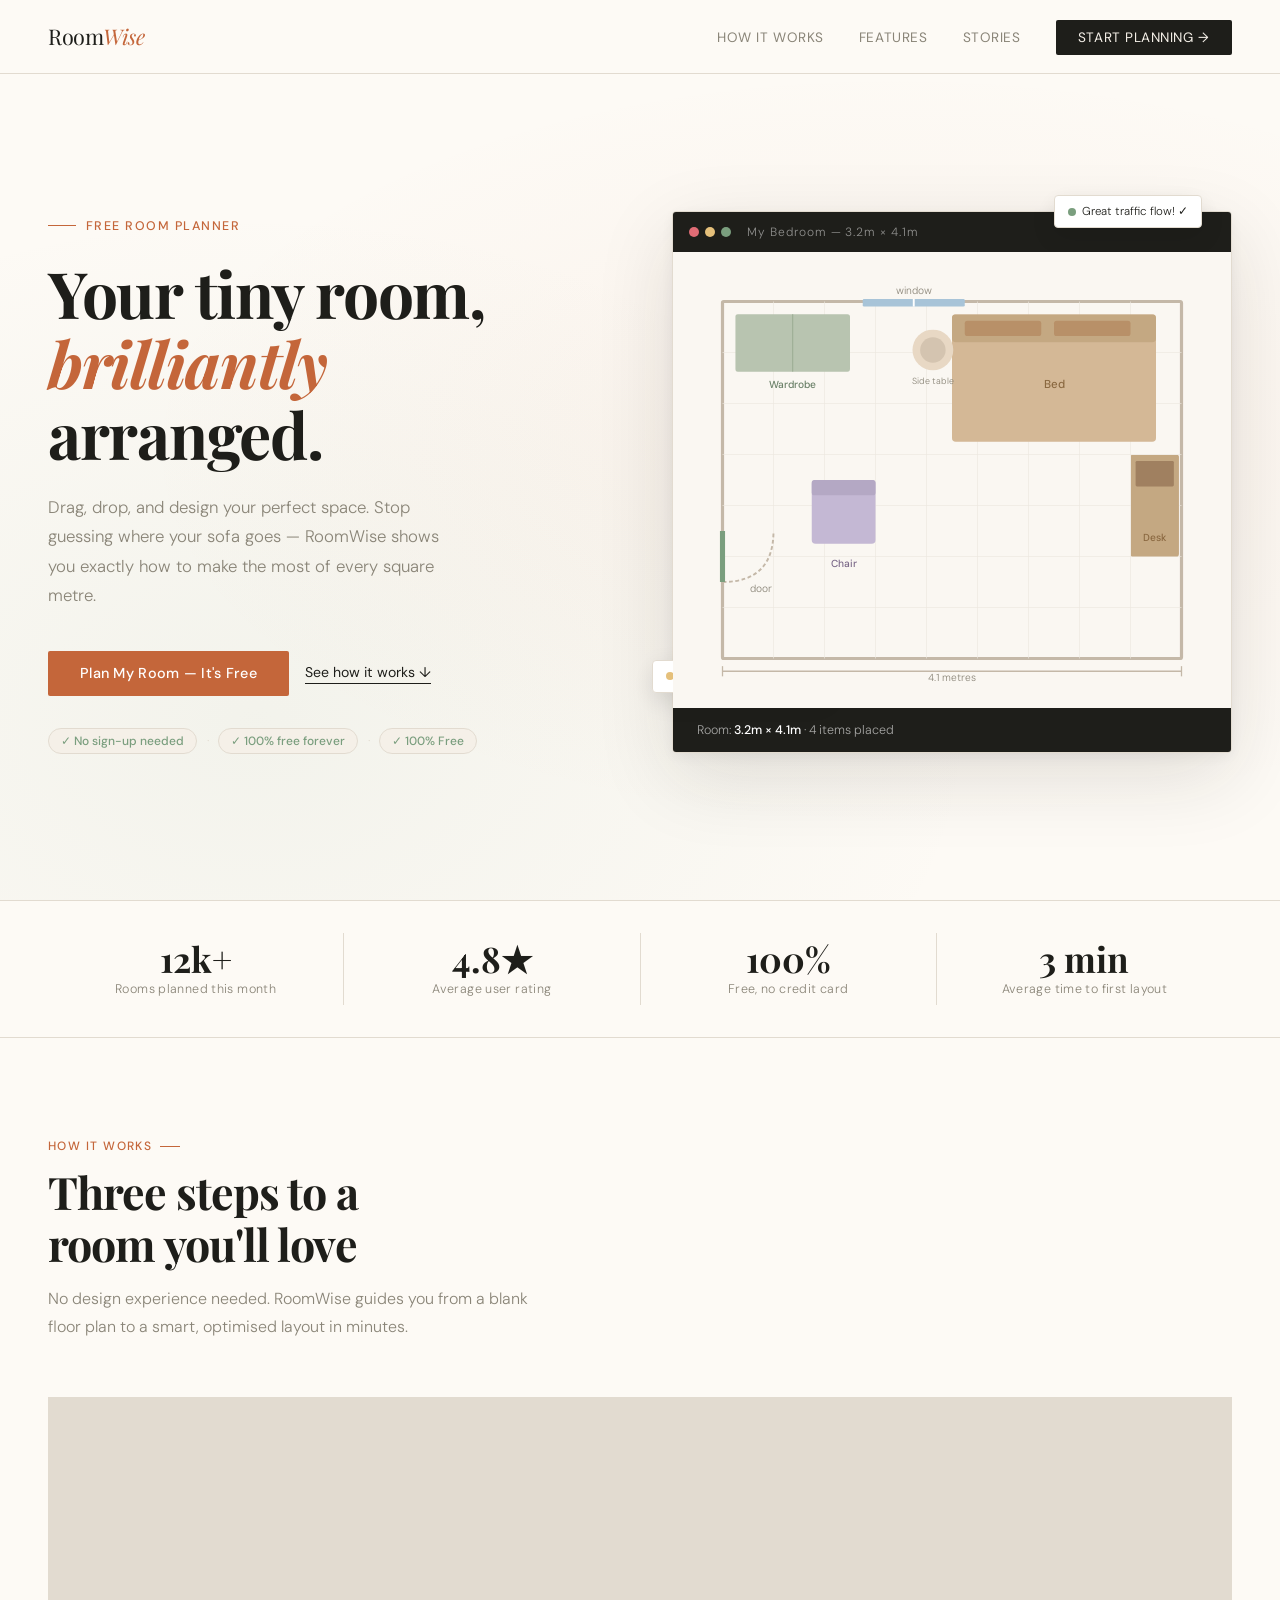
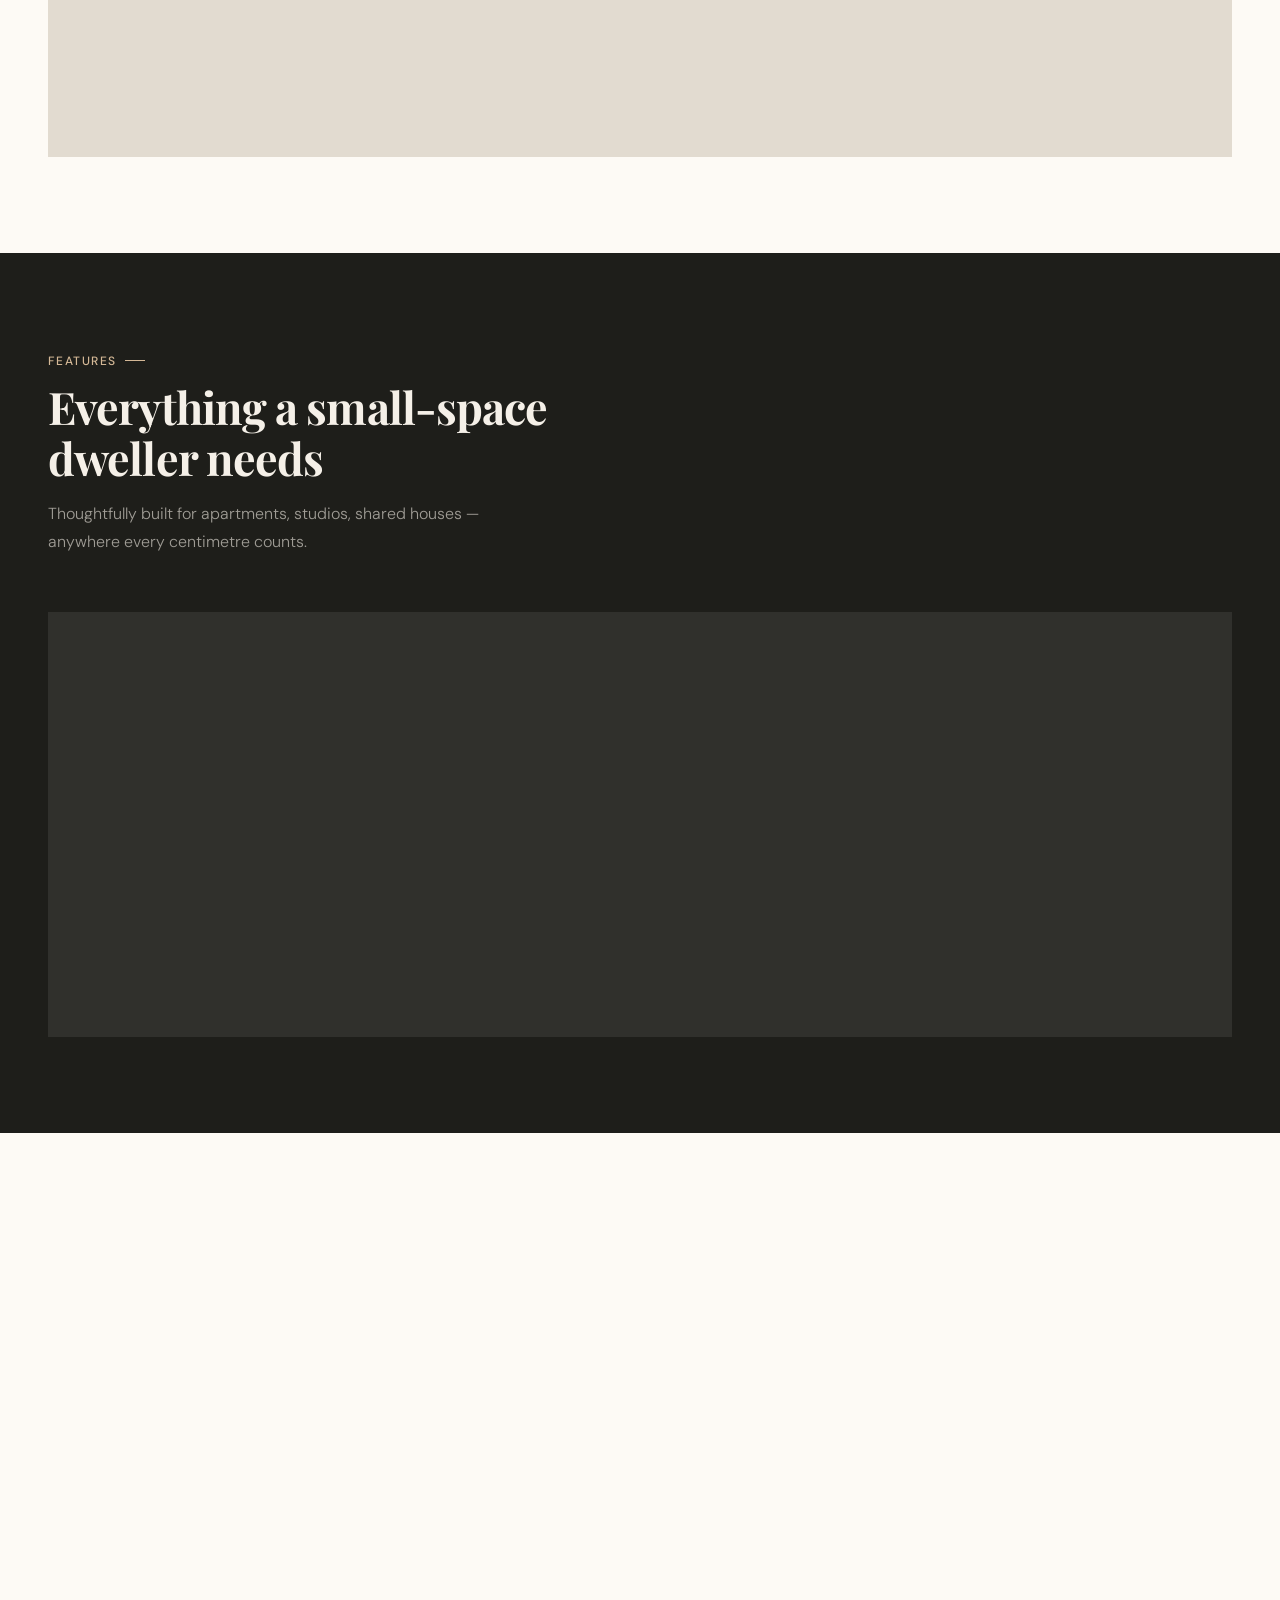
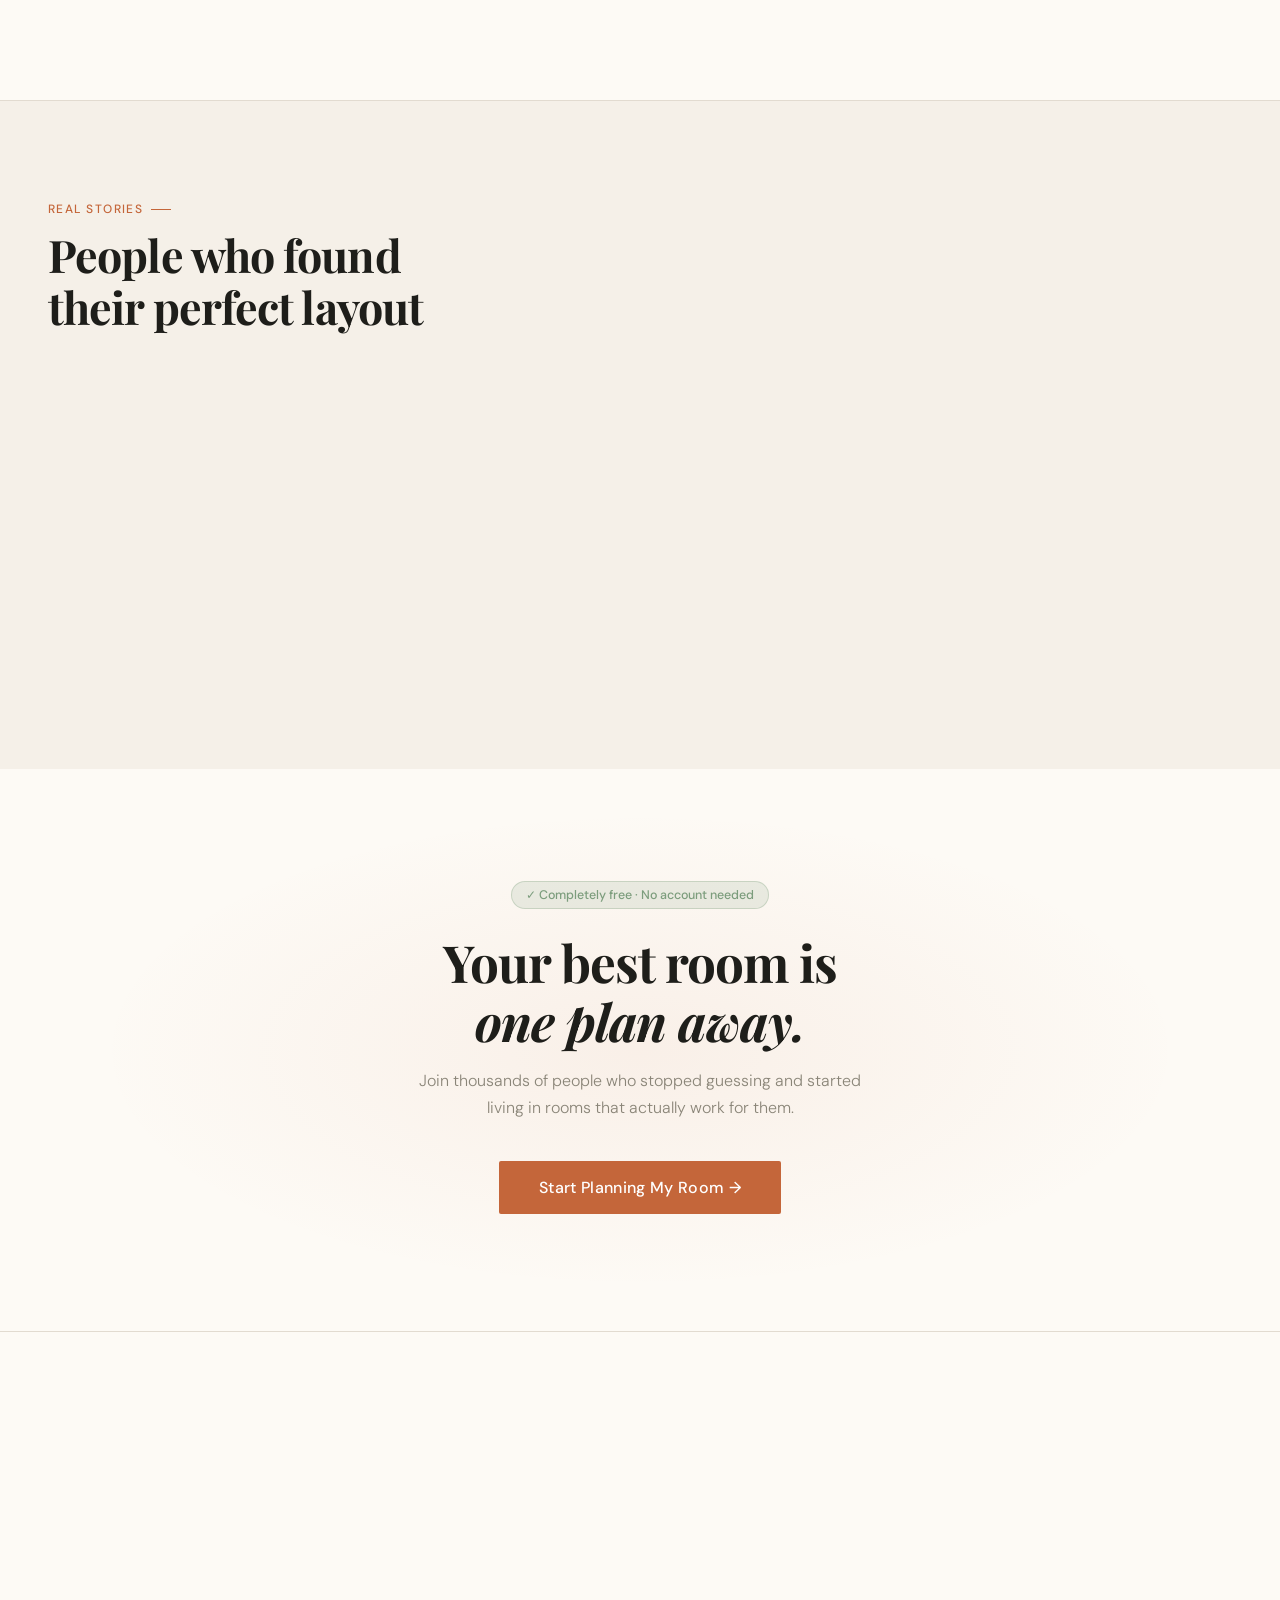
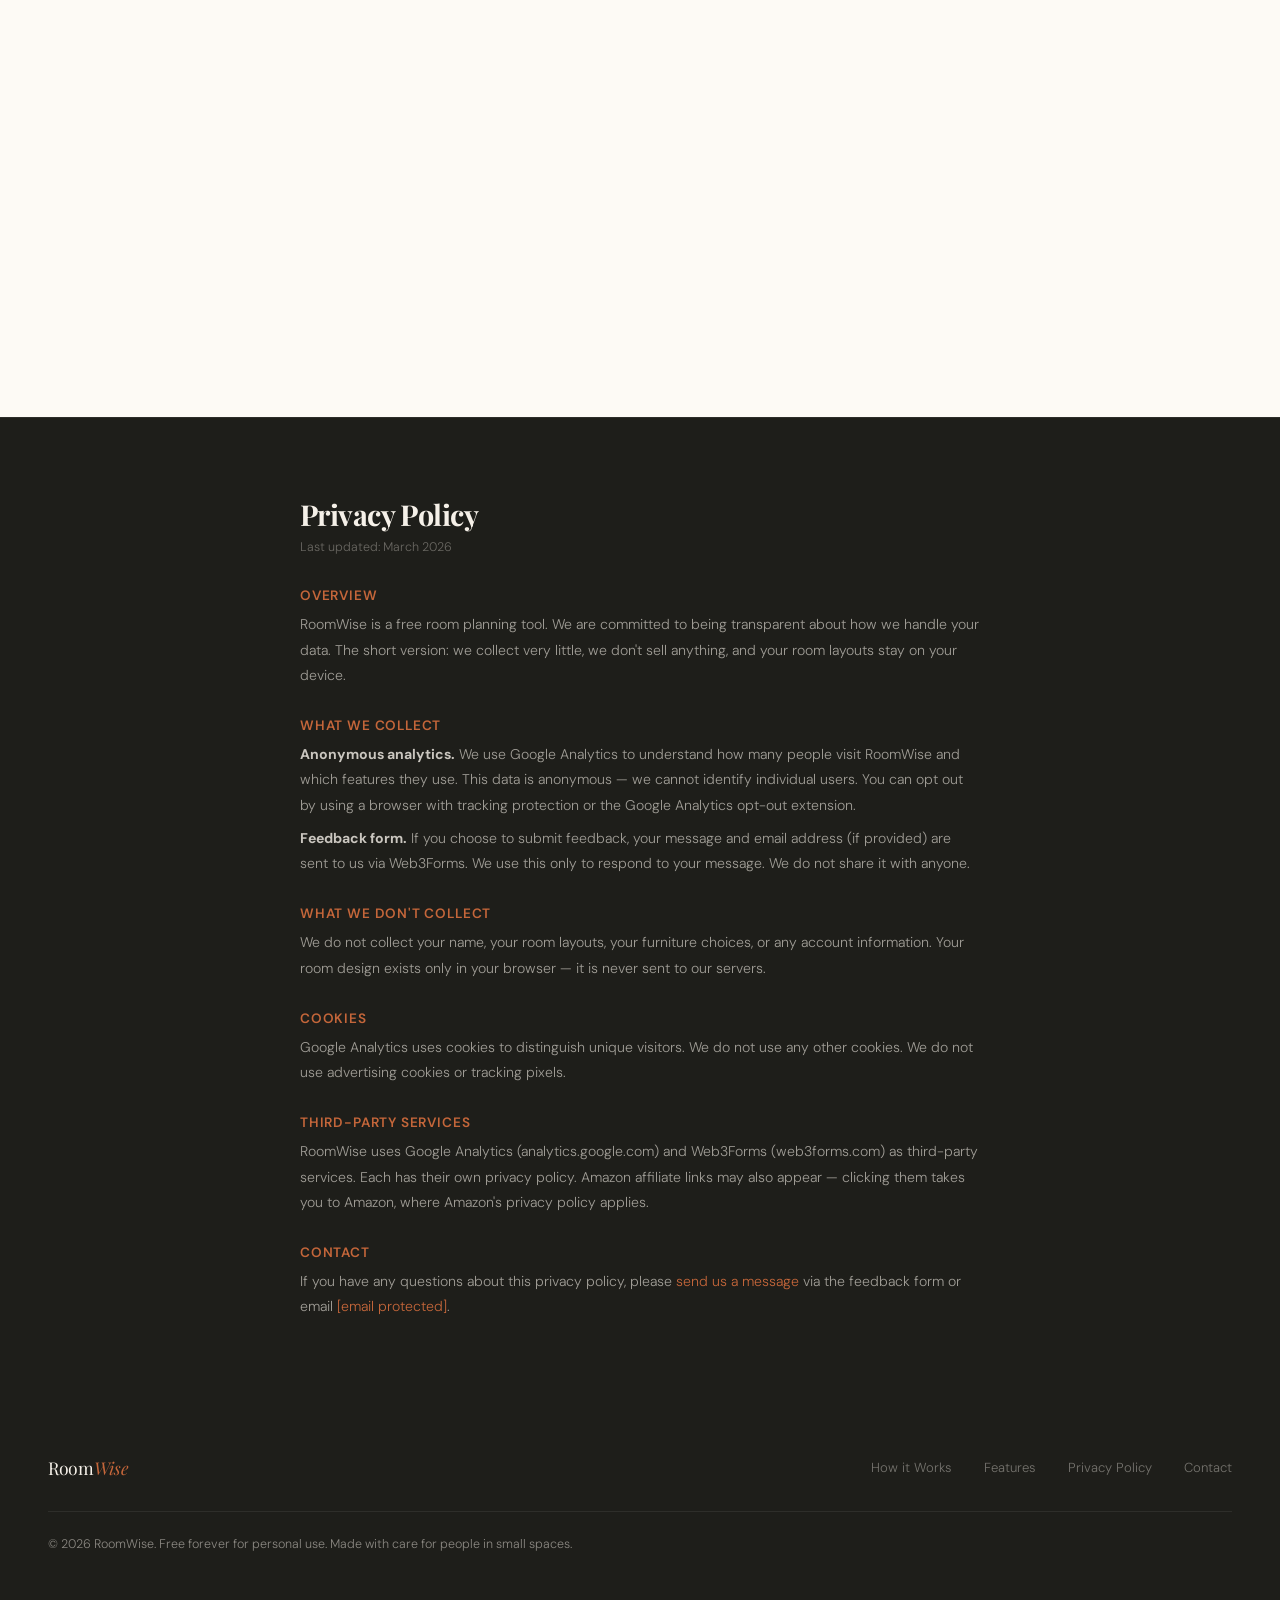
==== commit 464ac15b: "Add files via upload" ====
--- a/index.html
+++ b/index.html
@@ -2,6 +2,9 @@
 <html lang="en">
 <head>
   <meta charset="UTF-8" />
+  <link rel="icon" type="image/x-icon" href="/favicon.ico"/>
+  <link rel="icon" type="image/png" sizes="32x32" href="/favicon-32.png"/>
+  <link rel="apple-touch-icon" sizes="180x180" href="/apple-touch-icon.png"/>
   <meta name="viewport" content="width=device-width, initial-scale=1.0"/>
   <title>RoomWise — Free Room Planner | Design Your Room Layout Online</title>
   <meta name="description" content="Free online room planner — design your room layout with 50+ furniture items, real dimensions, PDF export and shareable links. No signup needed."/>
@@ -15,13 +18,13 @@
   <meta property="og:url" content="https://roomwise.homes"/>
   <meta property="og:title" content="RoomWise — Free Room Planner"/>
   <meta property="og:description" content="Design your perfect room layout online. Drag and drop 50+ furniture items, see real dimensions, export to PDF and share with friends. 100% free."/>
-  <meta property="og:image" content="https://roomwise.homes/preview.png"/>
+  <meta property="og:image" content="https://roomwise.homes/favicon-512.png"/>
 
   <!-- Twitter Card -->
   <meta name="twitter:card" content="summary_large_image"/>
   <meta name="twitter:title" content="RoomWise — Free Room Planner"/>
   <meta name="twitter:description" content="Design your perfect room layout online. Drag and drop 50+ furniture items, real dimensions, PDF export. 100% free."/>
-  <meta name="twitter:image" content="https://roomwise.homes/preview.png"/>
+  <meta name="twitter:image" content="https://roomwise.homes/favicon-512.png"/>
 
   <!-- Schema.org structured data -->
   <script type="application/ld+json">
@@ -1101,7 +1104,7 @@
       <p>RoomWise uses Google Analytics (analytics.google.com) and Web3Forms (web3forms.com) as third-party services. Each has their own privacy policy. Amazon affiliate links may also appear — clicking them takes you to Amazon, where Amazon's privacy policy applies.</p>
 
       <h3>Contact</h3>
-      <p>If you have any questions about this privacy policy, please <a href="#feedback">send us a message</a> via the feedback form.</p>
+      <p>If you have any questions about this privacy policy, please <a href="#feedback">send us a message</a> via the feedback form or email <a href="/cdn-cgi/l/email-protection#204255524d410e564942450e434f44455260474d41494c0e434f4d"><span class="__cf_email__" data-cfemail="4e2c3b3c232f6038272c2b602d212a2b3c0e29232f2722602d2123">[email&#160;protected]</span></a>.</p>
     </div>
   </section>
 
@@ -1116,7 +1119,7 @@
     <div class="footer-copy">© 2026 RoomWise. Free forever for personal use. Made with care for people in small spaces.</div>
   </footer>
 
-  <script>
+  <script data-cfasync="false" src="/cdn-cgi/scripts/5c5dd728/cloudflare-static/email-decode.min.js"></script><script>
 
     // Feedback form — Web3Forms
     document.getElementById('feedbackForm').addEventListener('submit', async function(e){
@@ -1154,13 +1157,4 @@
     const reveals = document.querySelectorAll('.reveal');
     const observer = new IntersectionObserver((entries) => {
       entries.forEach((e, i) => {
-        if (e.isIntersecting) {
-          setTimeout(() => e.target.classList.add('visible'), i * 80);
-          observer.unobserve(e.target);
-        }
-      });
-    }, { threshold: 0.12 });
-    reveals.forEach(r => observer.observe(r));
-  </script>
-</body>
-</html>
+        if
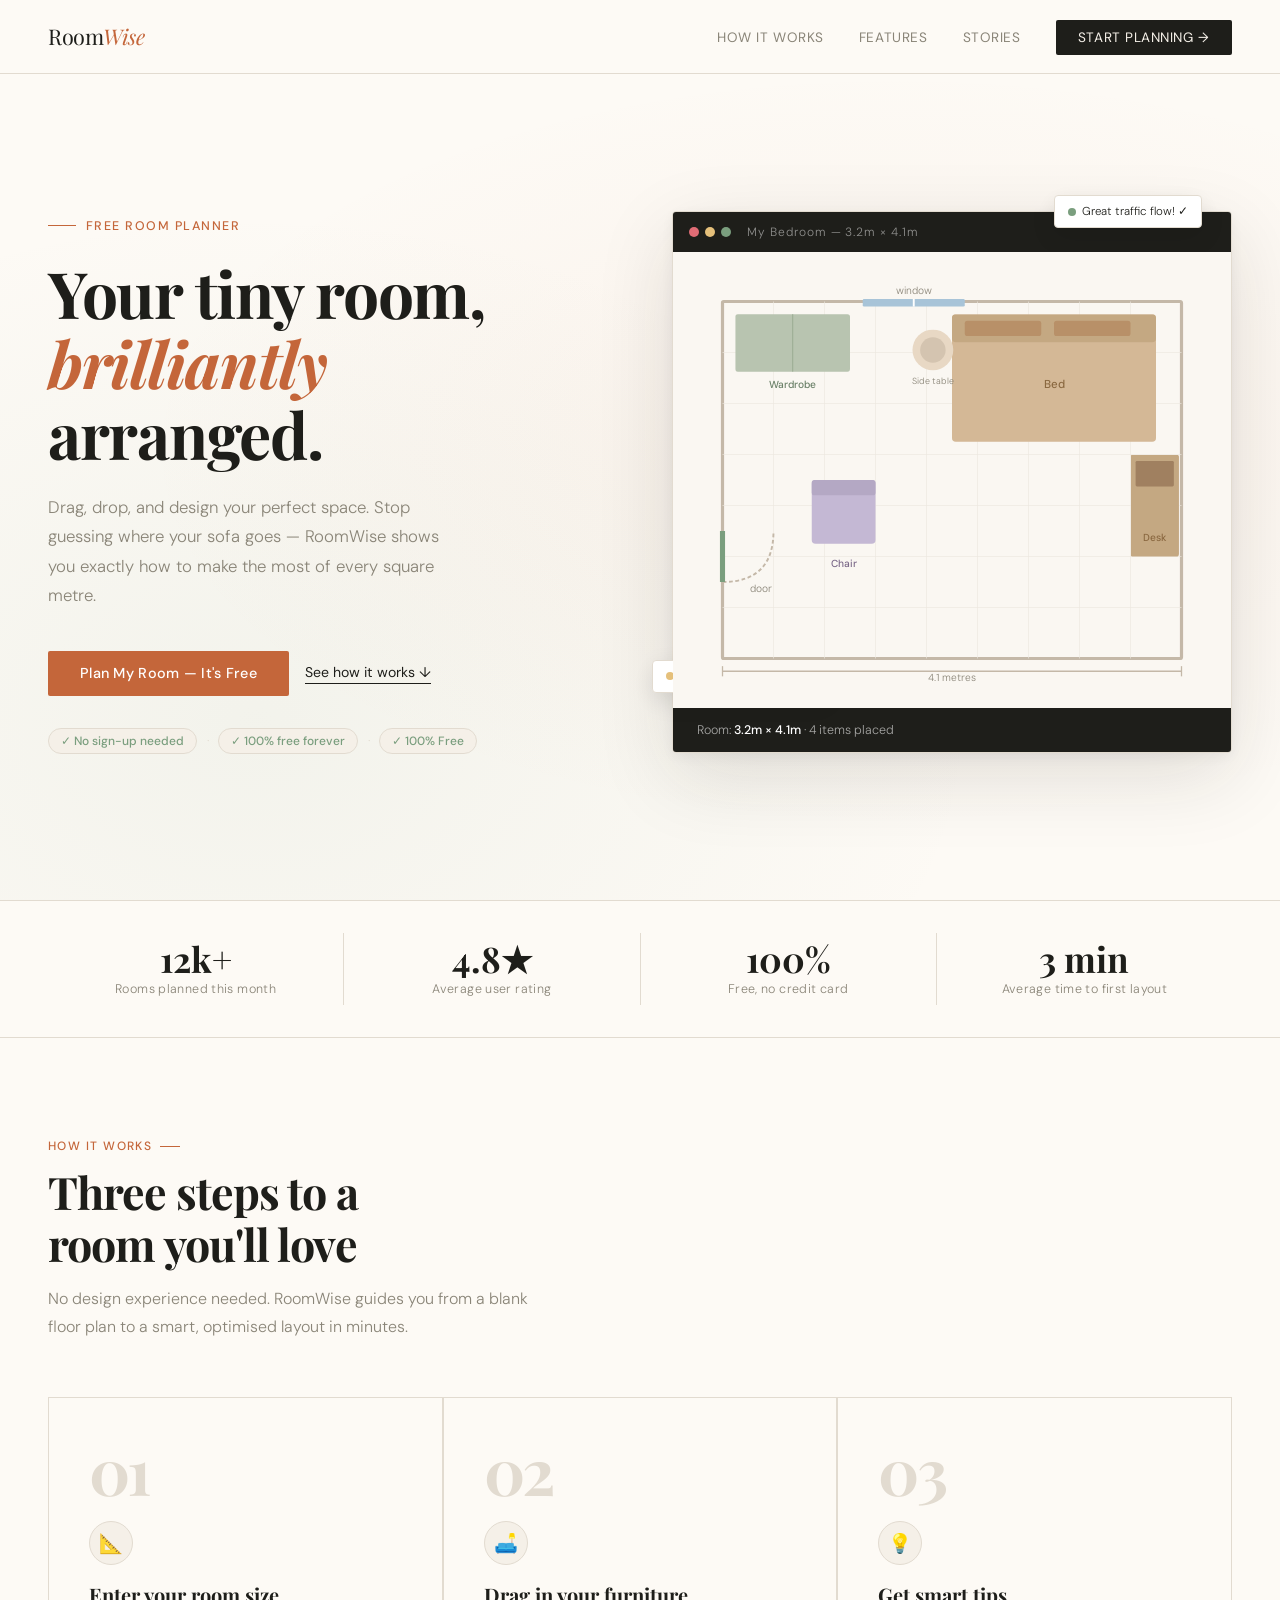
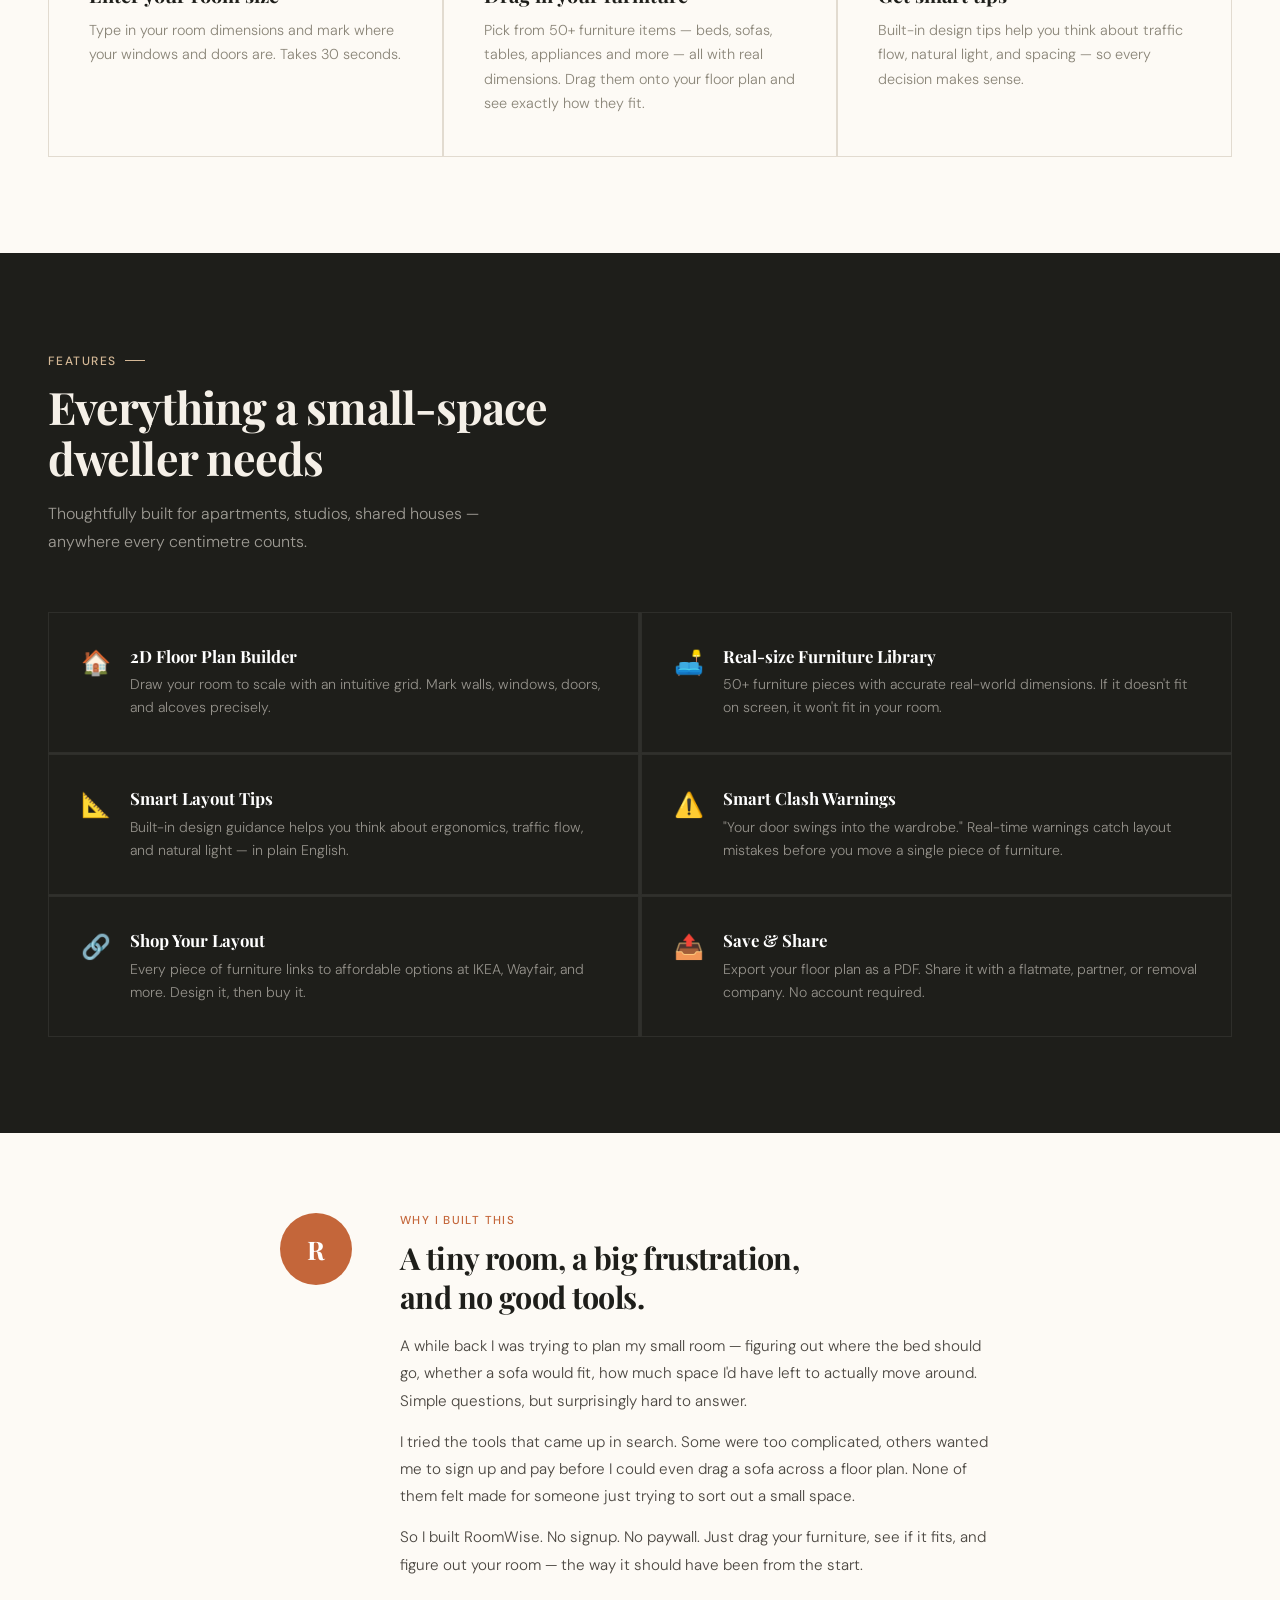
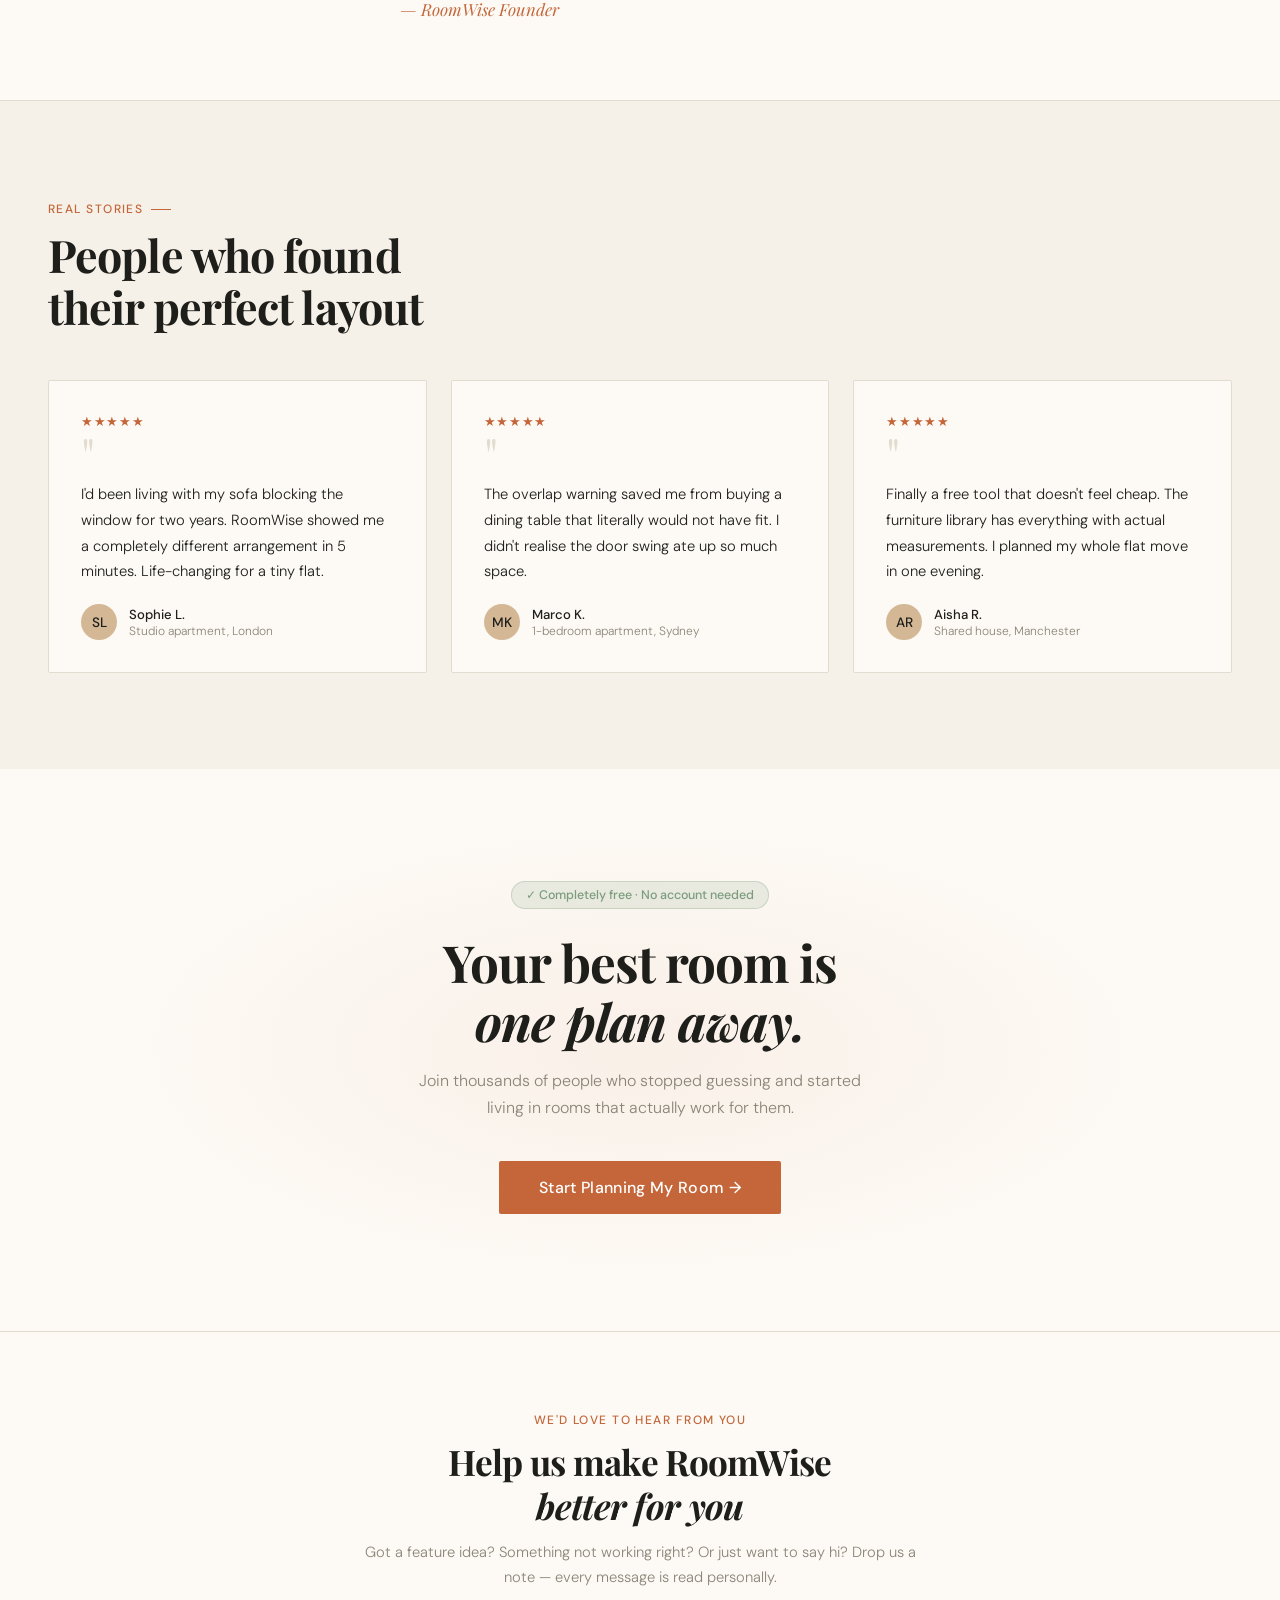
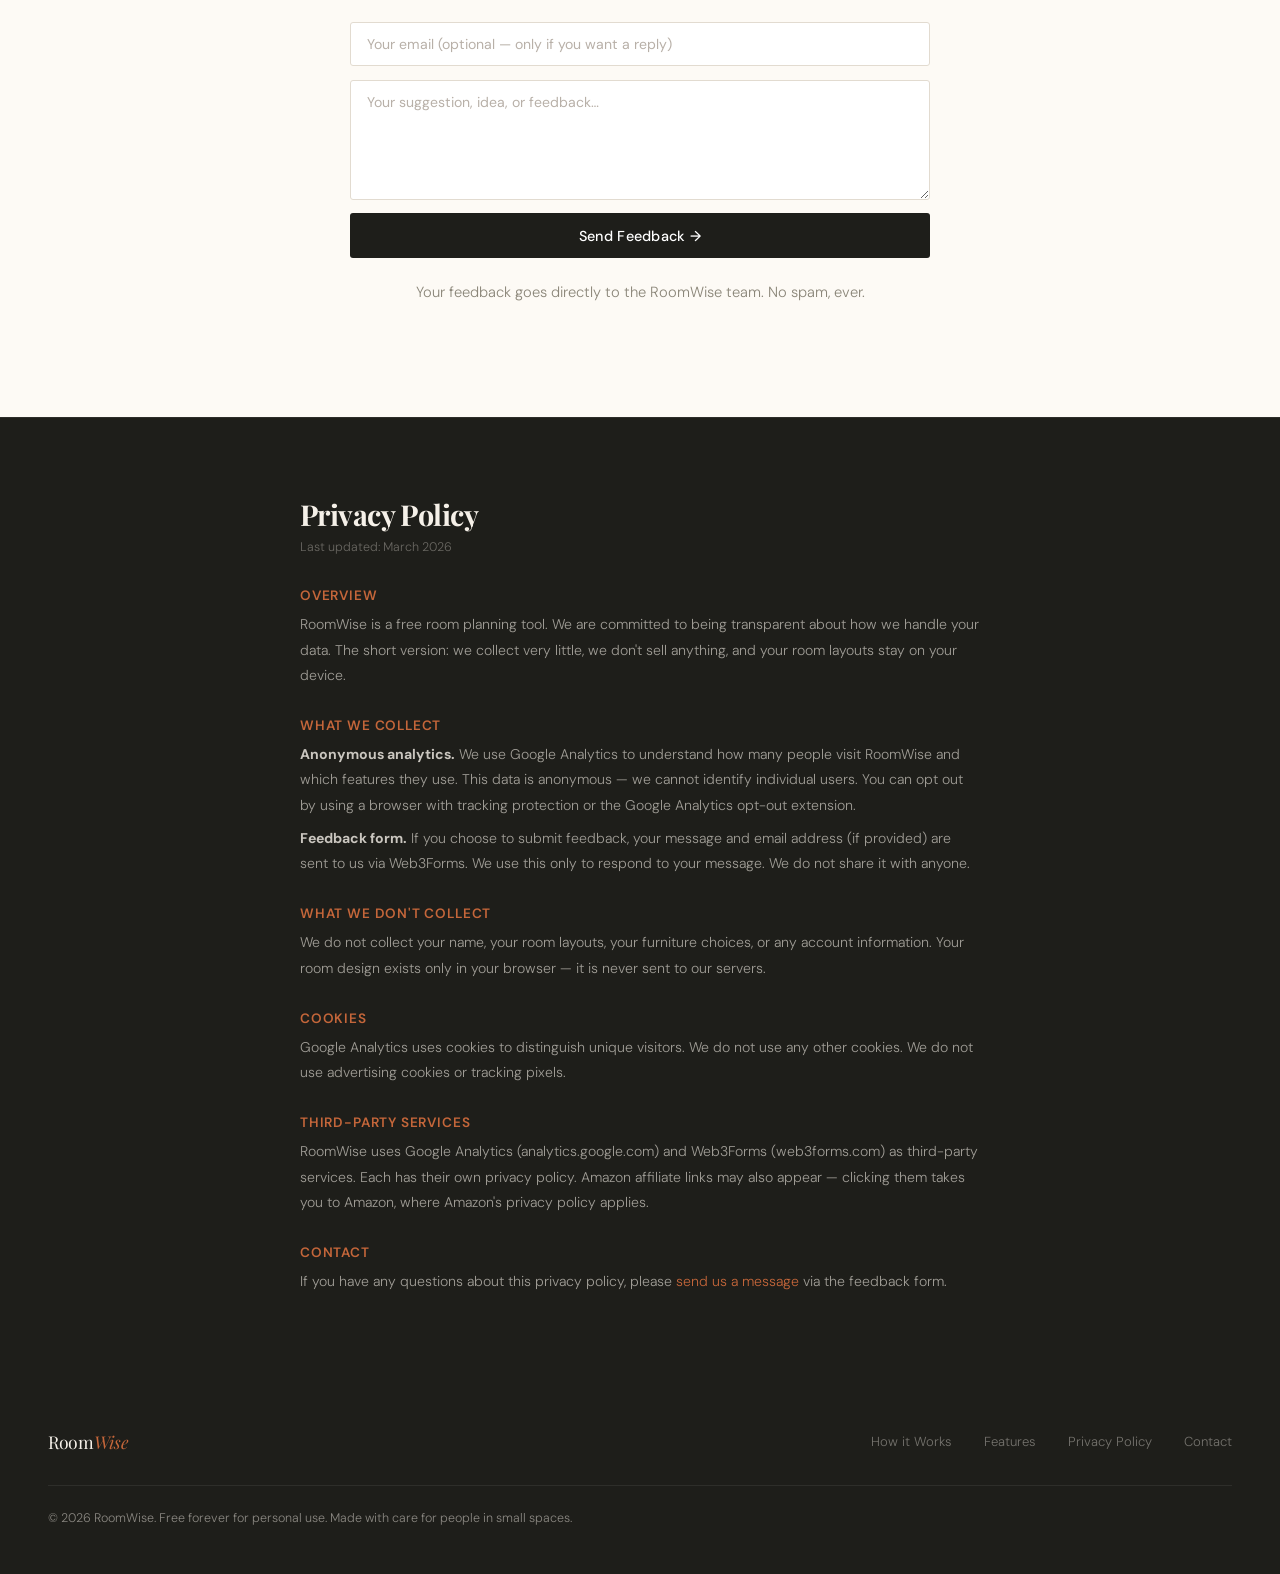
==== commit a148fa85: "Add files via upload" ====
--- a/index.html
+++ b/index.html
@@ -1104,7 +1104,7 @@
       <p>RoomWise uses Google Analytics (analytics.google.com) and Web3Forms (web3forms.com) as third-party services. Each has their own privacy policy. Amazon affiliate links may also appear — clicking them takes you to Amazon, where Amazon's privacy policy applies.</p>
 
       <h3>Contact</h3>
-      <p>If you have any questions about this privacy policy, please <a href="#feedback">send us a message</a> via the feedback form or email <a href="/cdn-cgi/l/email-protection#204255524d410e564942450e434f44455260474d41494c0e434f4d"><span class="__cf_email__" data-cfemail="4e2c3b3c232f6038272c2b602d212a2b3c0e29232f2722602d2123">[email&#160;protected]</span></a>.</p>
+      <p>If you have any questions about this privacy policy, please <a href="#feedback">send us a message</a> via the feedback form.</p>
     </div>
   </section>
 
@@ -1157,4 +1157,45 @@
     const reveals = document.querySelectorAll('.reveal');
     const observer = new IntersectionObserver((entries) => {
       entries.forEach((e, i) => {
-        if+        if (e.isIntersecting) {
+          setTimeout(() => e.target.classList.add('visible'), i * 80);
+          observer.unobserve(e.target);
+        }
+      });
+    }, { threshold: 0.1 });
+    reveals.forEach(el => observer.observe(el));
+
+    // Feedback form — Web3Forms
+    document.getElementById('feedbackForm').addEventListener('submit', async function(e){
+      e.preventDefault();
+      const btn = document.getElementById('feedbackBtn');
+      const msg = document.getElementById('feedbackMsg').value.trim();
+      if(!msg) return;
+
+      btn.disabled = true;
+      btn.textContent = 'Sending…';
+
+      try {
+        const formData = new FormData(this);
+        const res = await fetch('https://api.web3forms.com/submit', {
+          method: 'POST',
+          body: formData
+        });
+        const data = await res.json();
+        if(data.success){
+          document.getElementById('feedbackForm').style.display = 'none';
+          document.getElementById('feedbackSuccess').style.display = 'block';
+        } else {
+          alert('Something went wrong. Please try again.');
+          btn.disabled = false;
+          btn.textContent = 'Send Feedback →';
+        }
+      } catch(err){
+        alert('Something went wrong. Please try again.');
+        btn.disabled = false;
+        btn.textContent = 'Send Feedback →';
+      }
+    });
+  </script>
+</body>
+</html>
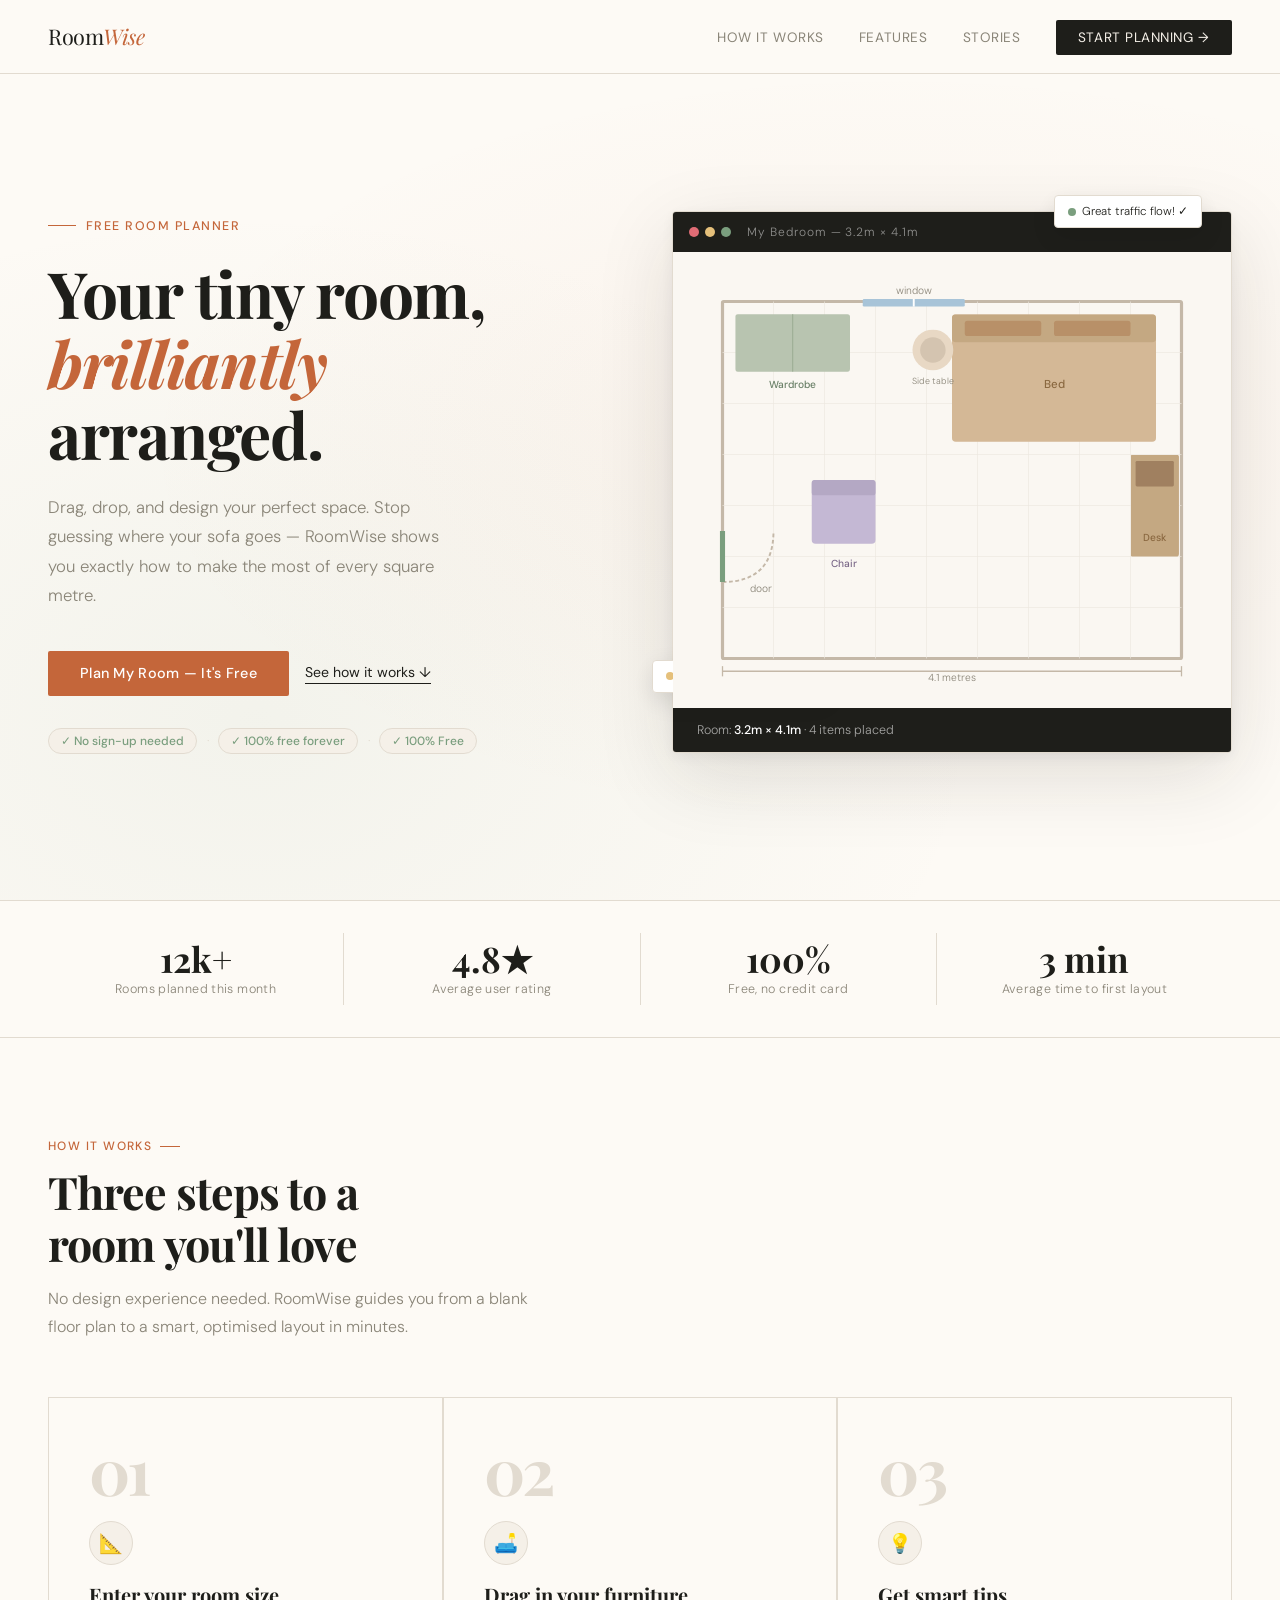
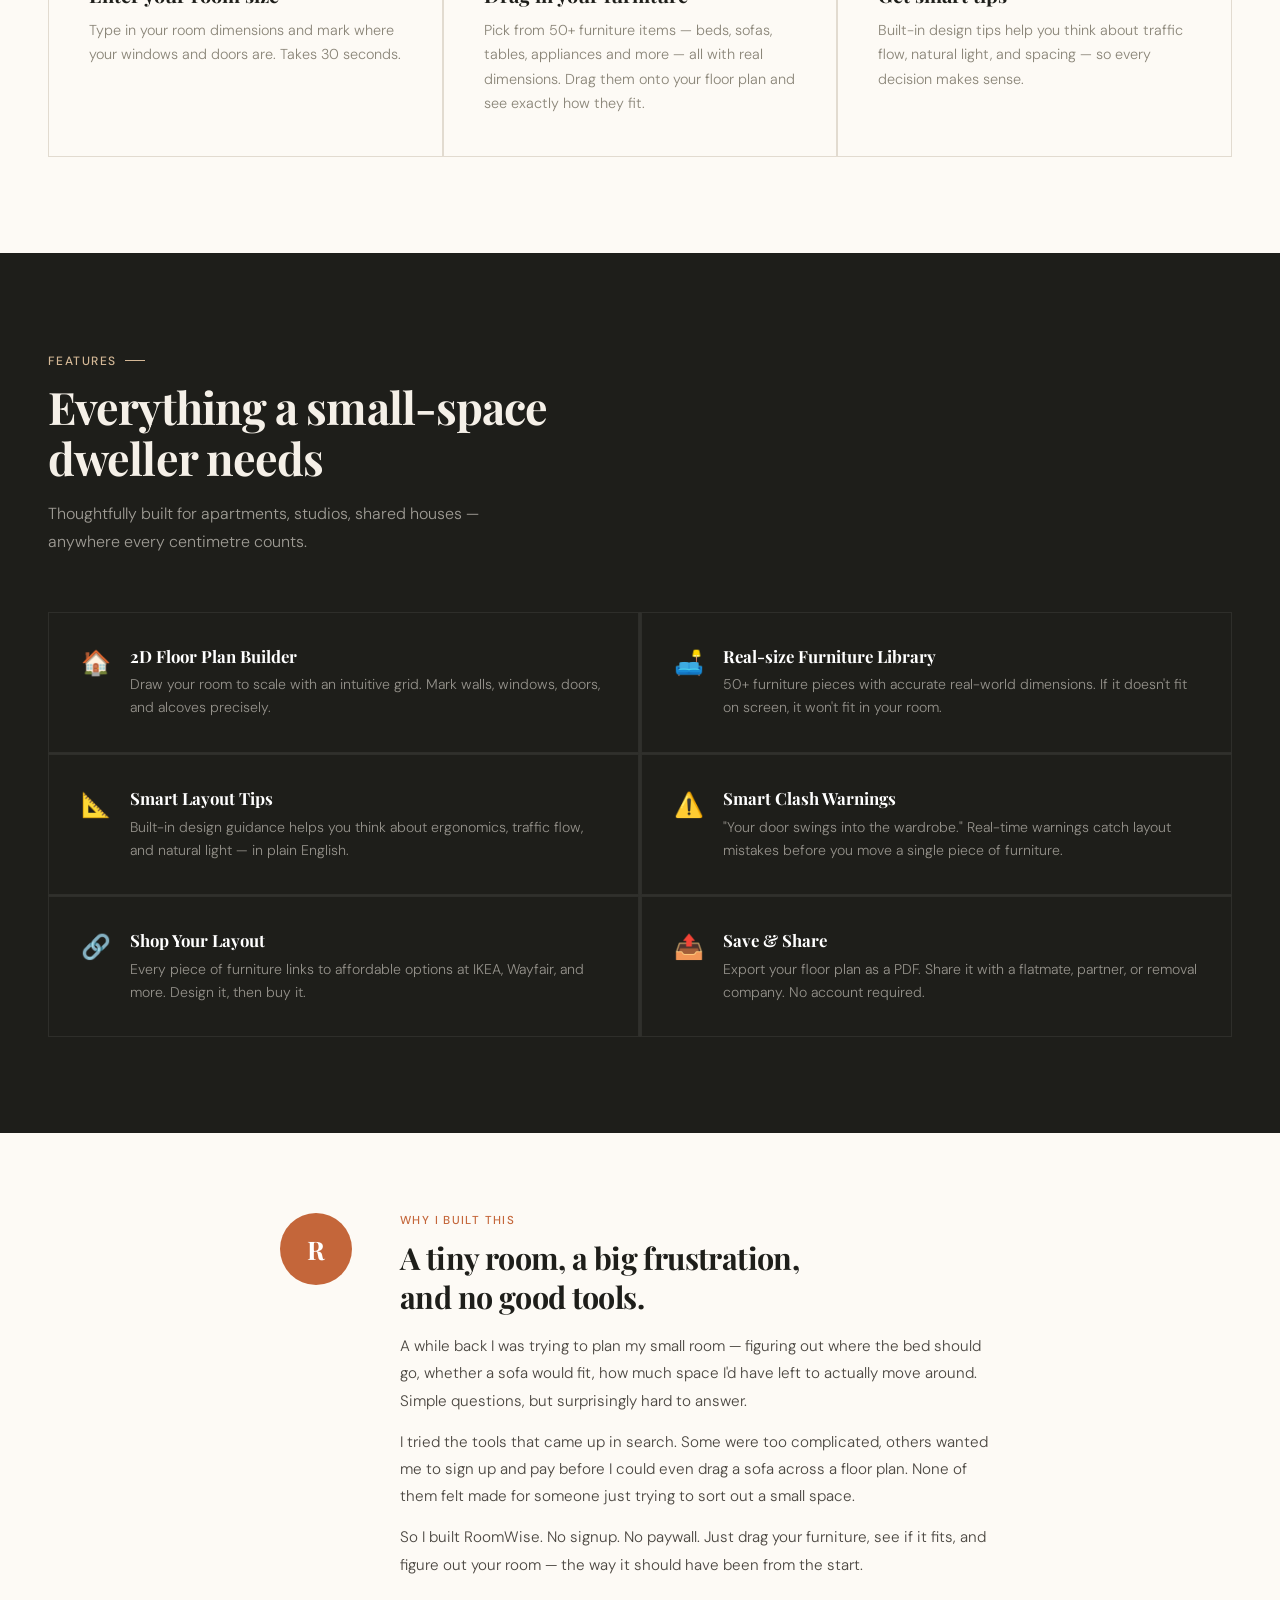
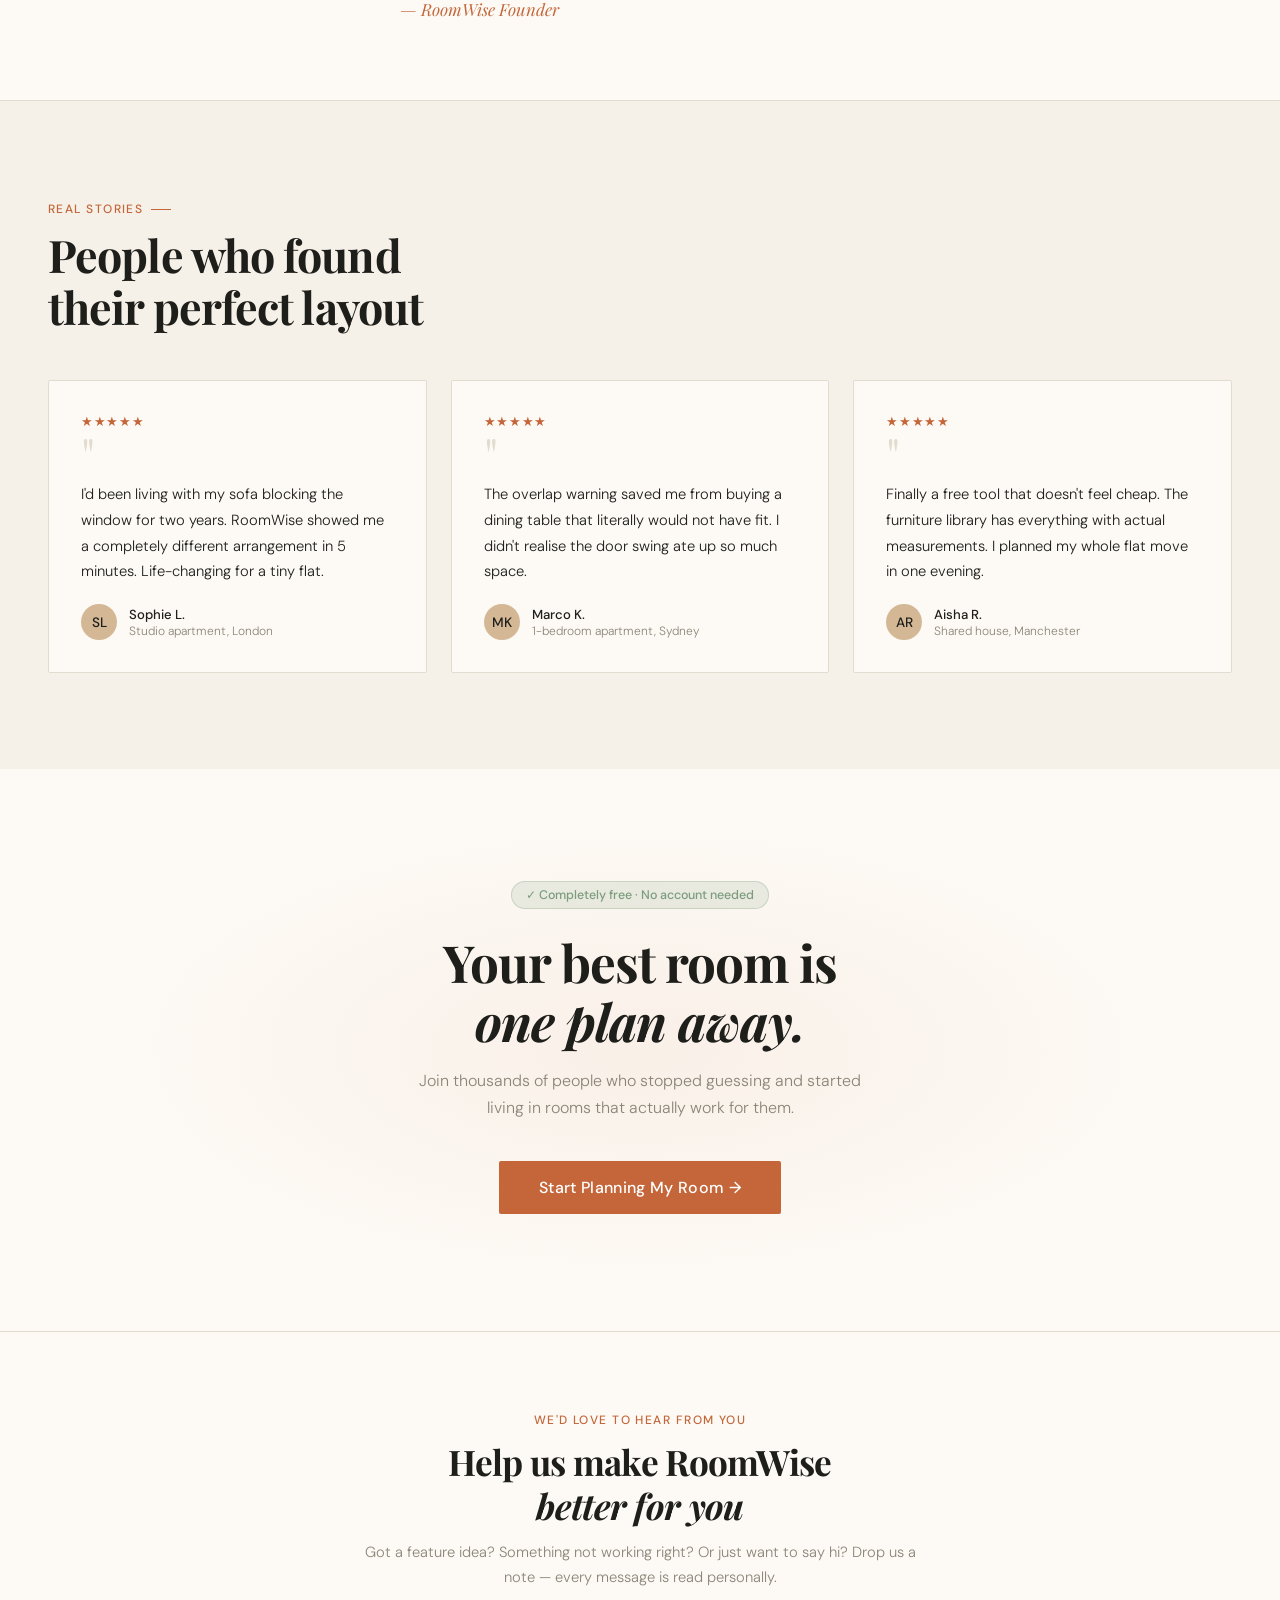
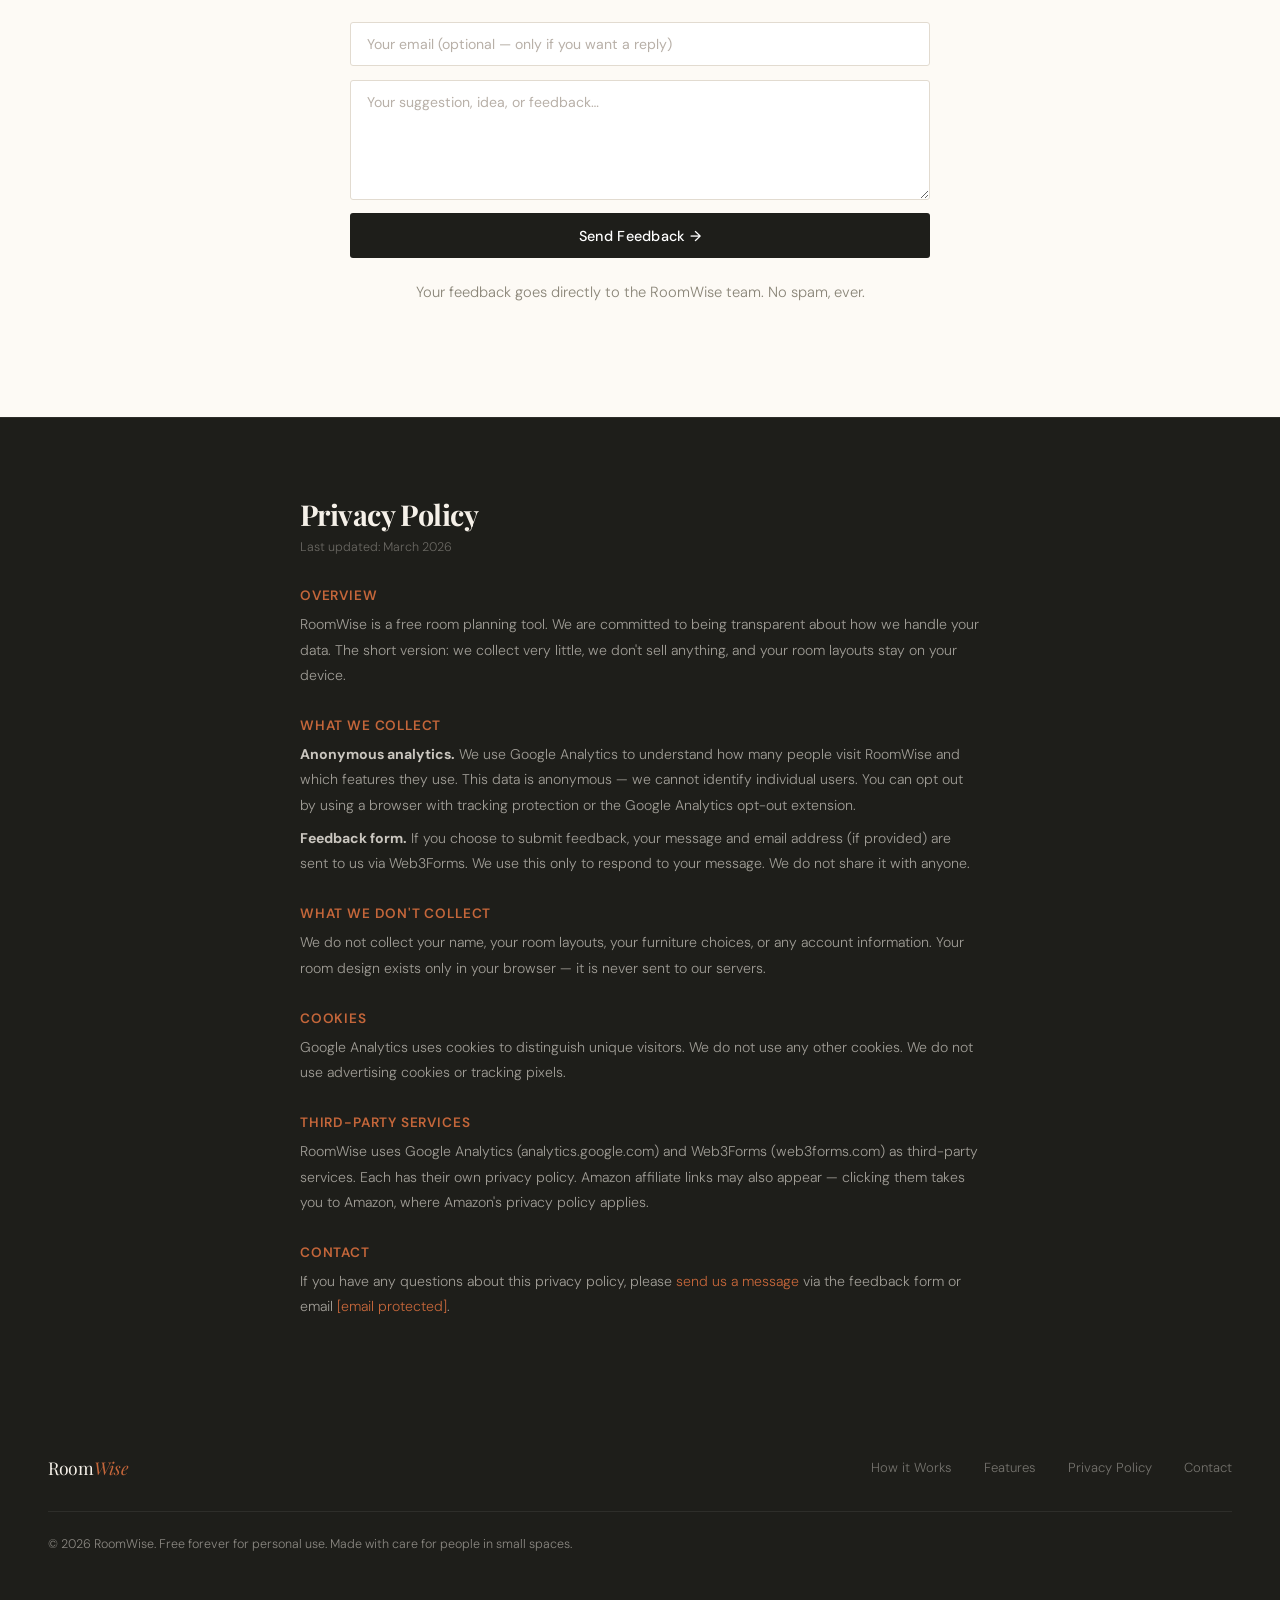
==== commit f83de63f: "Add files via upload" ====
--- a/index.html
+++ b/index.html
@@ -1104,7 +1104,7 @@
       <p>RoomWise uses Google Analytics (analytics.google.com) and Web3Forms (web3forms.com) as third-party services. Each has their own privacy policy. Amazon affiliate links may also appear — clicking them takes you to Amazon, where Amazon's privacy policy applies.</p>
 
       <h3>Contact</h3>
-      <p>If you have any questions about this privacy policy, please <a href="#feedback">send us a message</a> via the feedback form.</p>
+      <p>If you have any questions about this privacy policy, please <a href="#feedback">send us a message</a> via the feedback form or email <a href="/cdn-cgi/l/email-protection#204255524d410e564942450e434f44455260474d41494c0e434f4d"><span class="__cf_email__" data-cfemail="4e2c3b3c232f6038272c2b602d212a2b3c0e29232f2722602d2123">[email&#160;protected]</span></a>.</p>
     </div>
   </section>
 
@@ -1165,37 +1165,6 @@
     }, { threshold: 0.1 });
     reveals.forEach(el => observer.observe(el));
 
-    // Feedback form — Web3Forms
-    document.getElementById('feedbackForm').addEventListener('submit', async function(e){
-      e.preventDefault();
-      const btn = document.getElementById('feedbackBtn');
-      const msg = document.getElementById('feedbackMsg').value.trim();
-      if(!msg) return;
-
-      btn.disabled = true;
-      btn.textContent = 'Sending…';
-
-      try {
-        const formData = new FormData(this);
-        const res = await fetch('https://api.web3forms.com/submit', {
-          method: 'POST',
-          body: formData
-        });
-        const data = await res.json();
-        if(data.success){
-          document.getElementById('feedbackForm').style.display = 'none';
-          document.getElementById('feedbackSuccess').style.display = 'block';
-        } else {
-          alert('Something went wrong. Please try again.');
-          btn.disabled = false;
-          btn.textContent = 'Send Feedback →';
-        }
-      } catch(err){
-        alert('Something went wrong. Please try again.');
-        btn.disabled = false;
-        btn.textContent = 'Send Feedback →';
-      }
-    });
   </script>
 </body>
 </html>
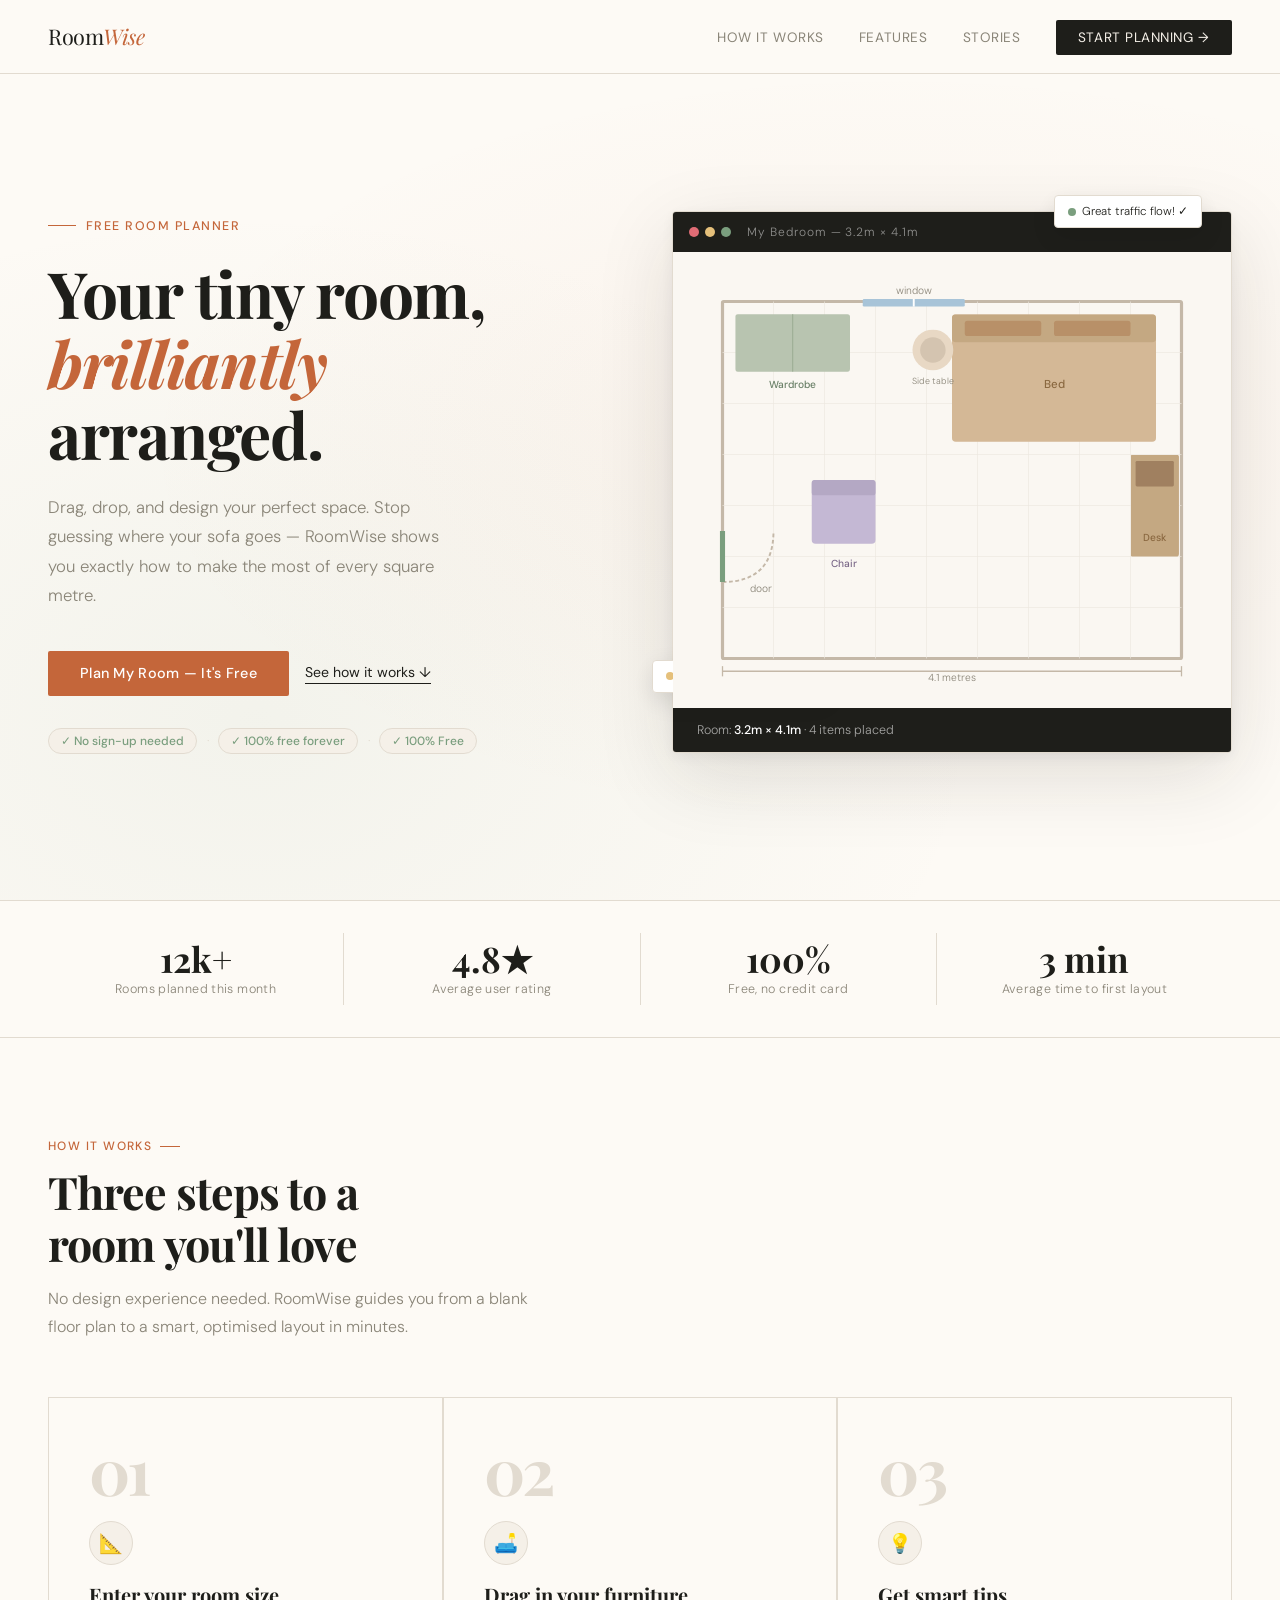
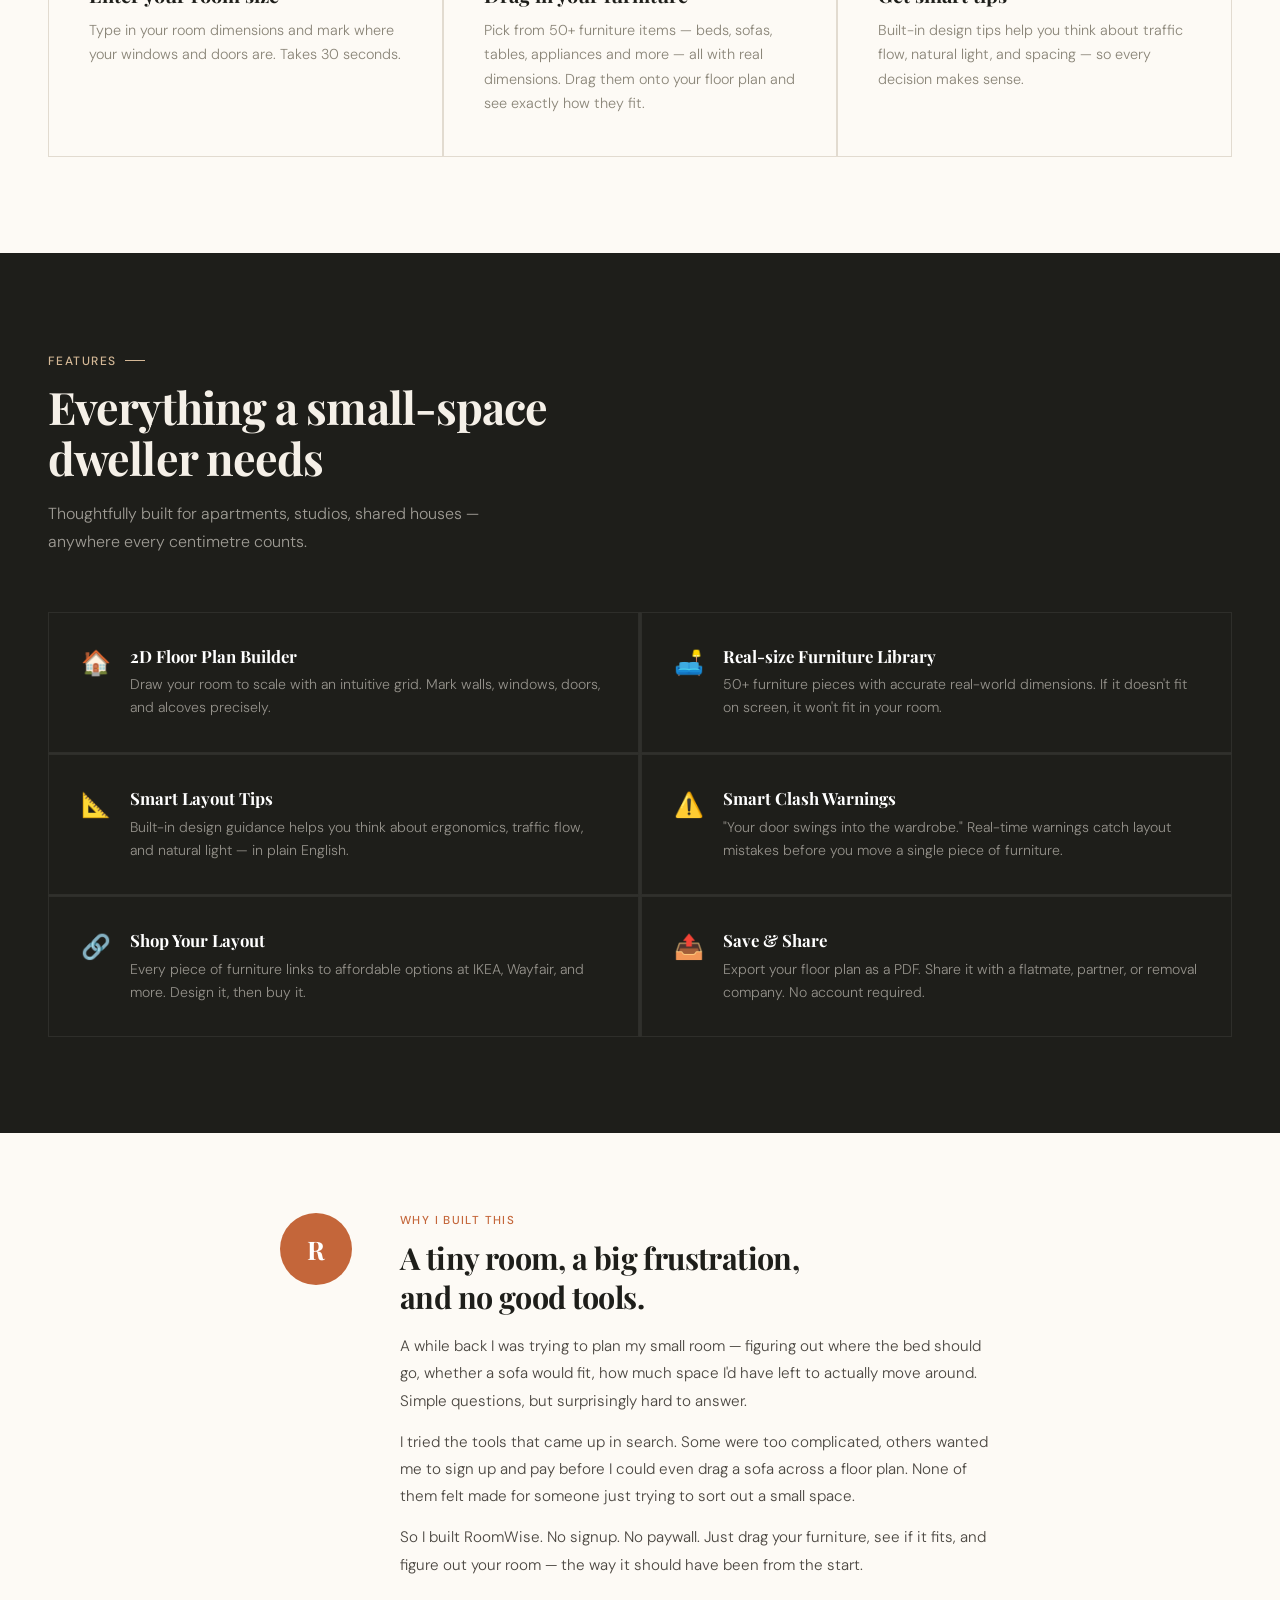
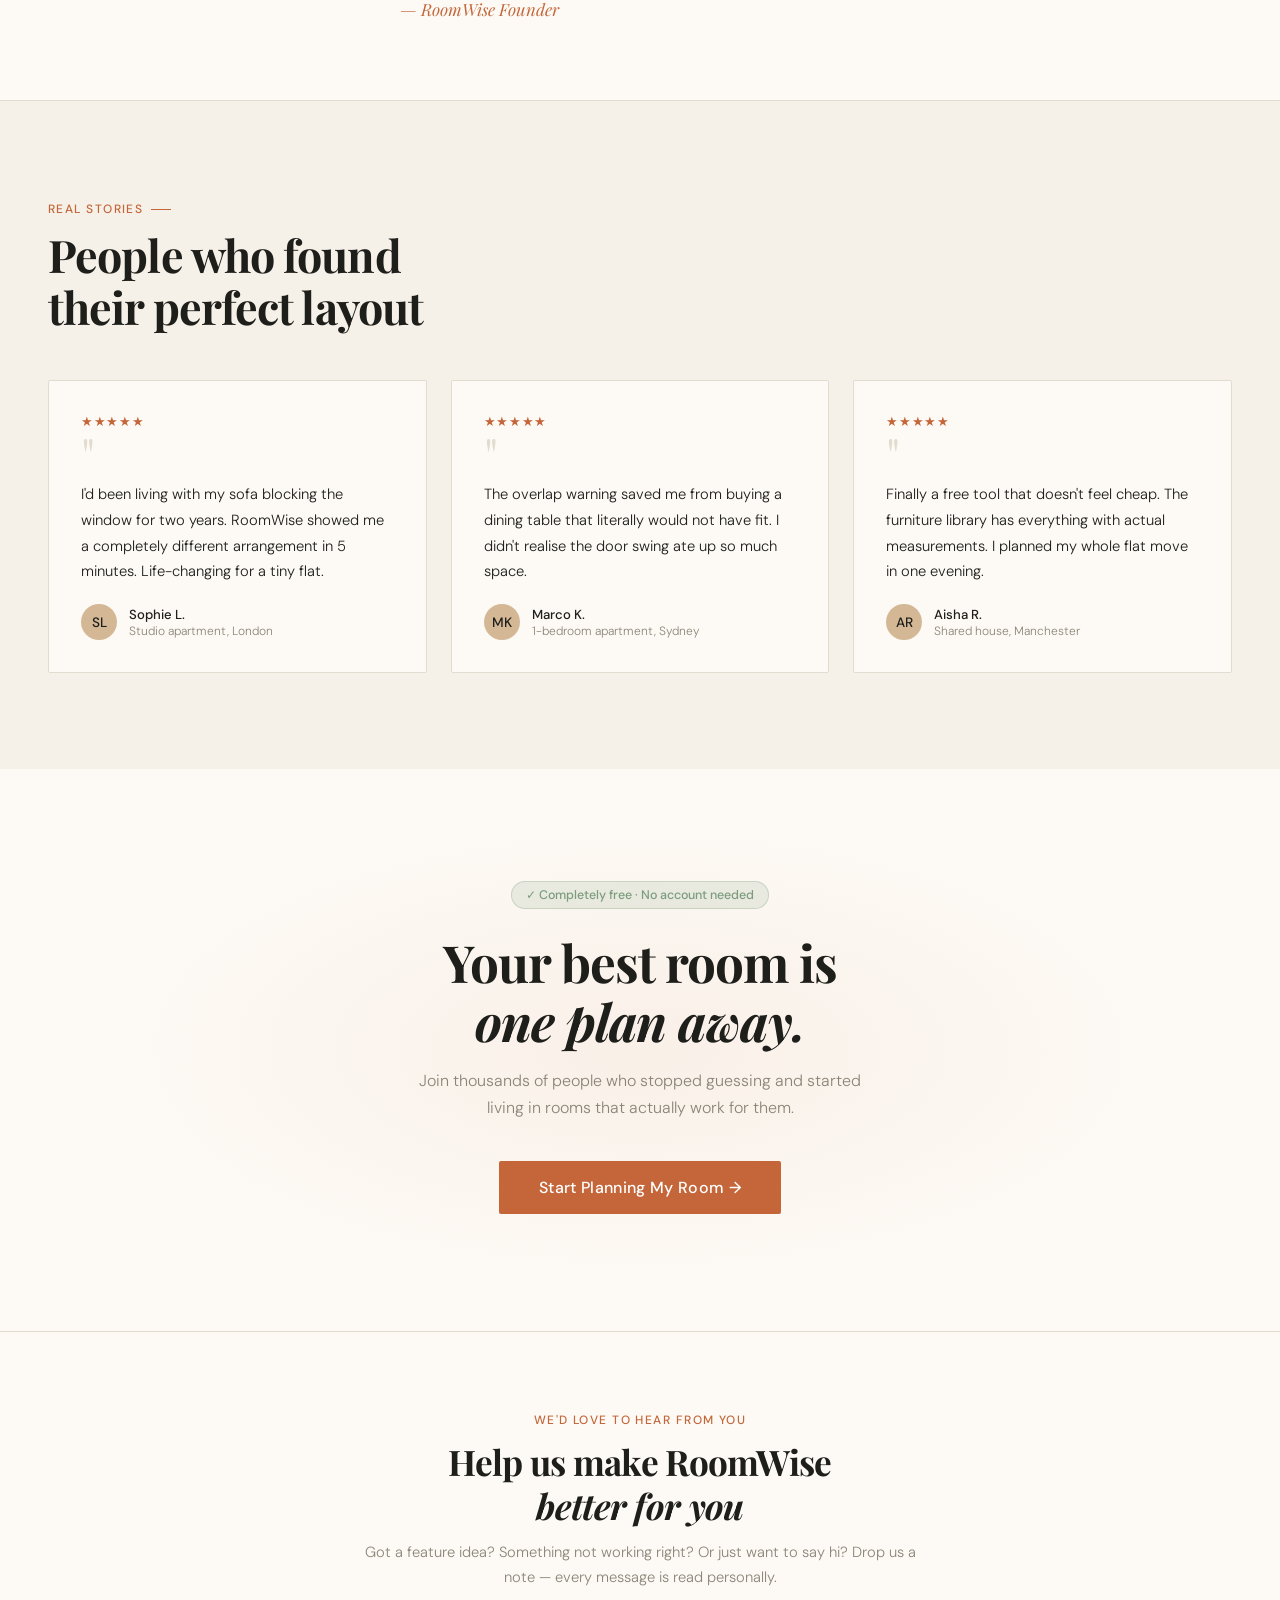
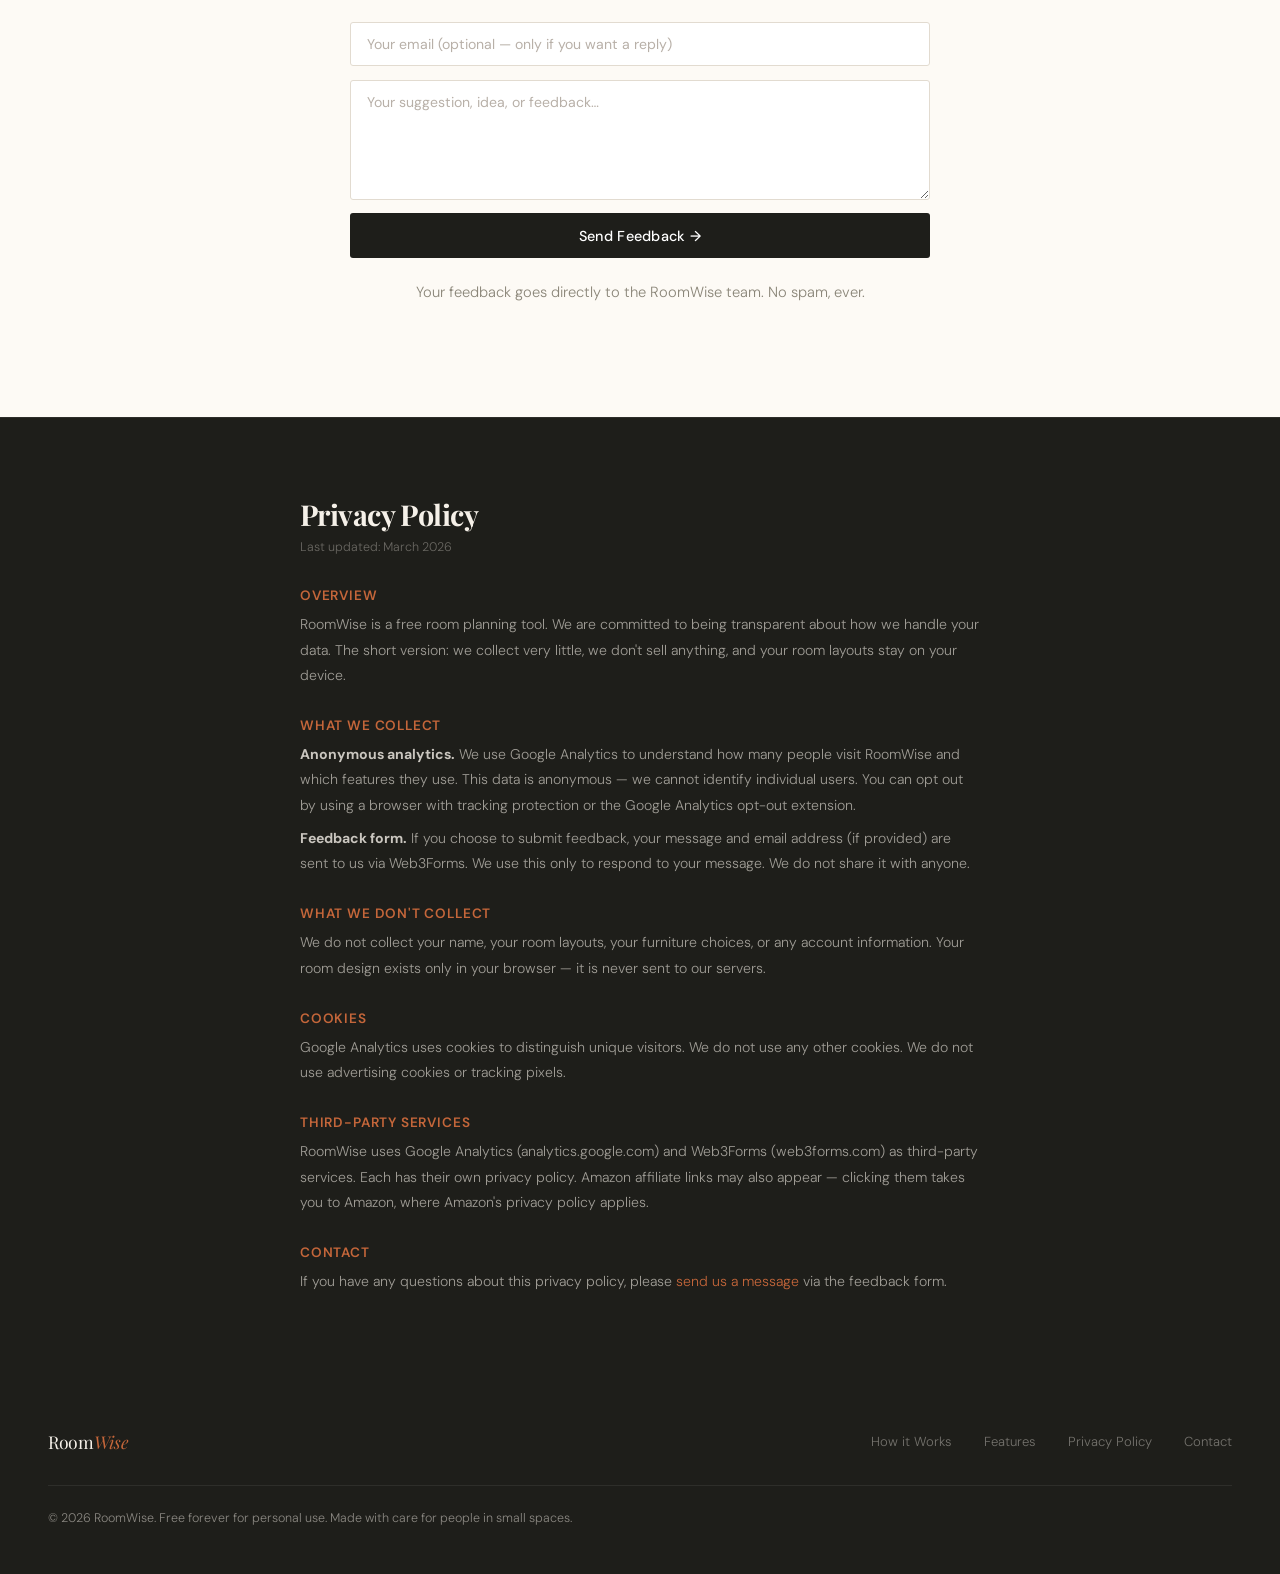
==== commit 2c117cea: "Add files via upload" ====
--- a/index.html
+++ b/index.html
@@ -1104,7 +1104,7 @@
       <p>RoomWise uses Google Analytics (analytics.google.com) and Web3Forms (web3forms.com) as third-party services. Each has their own privacy policy. Amazon affiliate links may also appear — clicking them takes you to Amazon, where Amazon's privacy policy applies.</p>
 
       <h3>Contact</h3>
-      <p>If you have any questions about this privacy policy, please <a href="#feedback">send us a message</a> via the feedback form or email <a href="/cdn-cgi/l/email-protection#204255524d410e564942450e434f44455260474d41494c0e434f4d"><span class="__cf_email__" data-cfemail="4e2c3b3c232f6038272c2b602d212a2b3c0e29232f2722602d2123">[email&#160;protected]</span></a>.</p>
+      <p>If you have any questions about this privacy policy, please <a href="#feedback">send us a message</a> via the feedback form.</p>
     </div>
   </section>
 
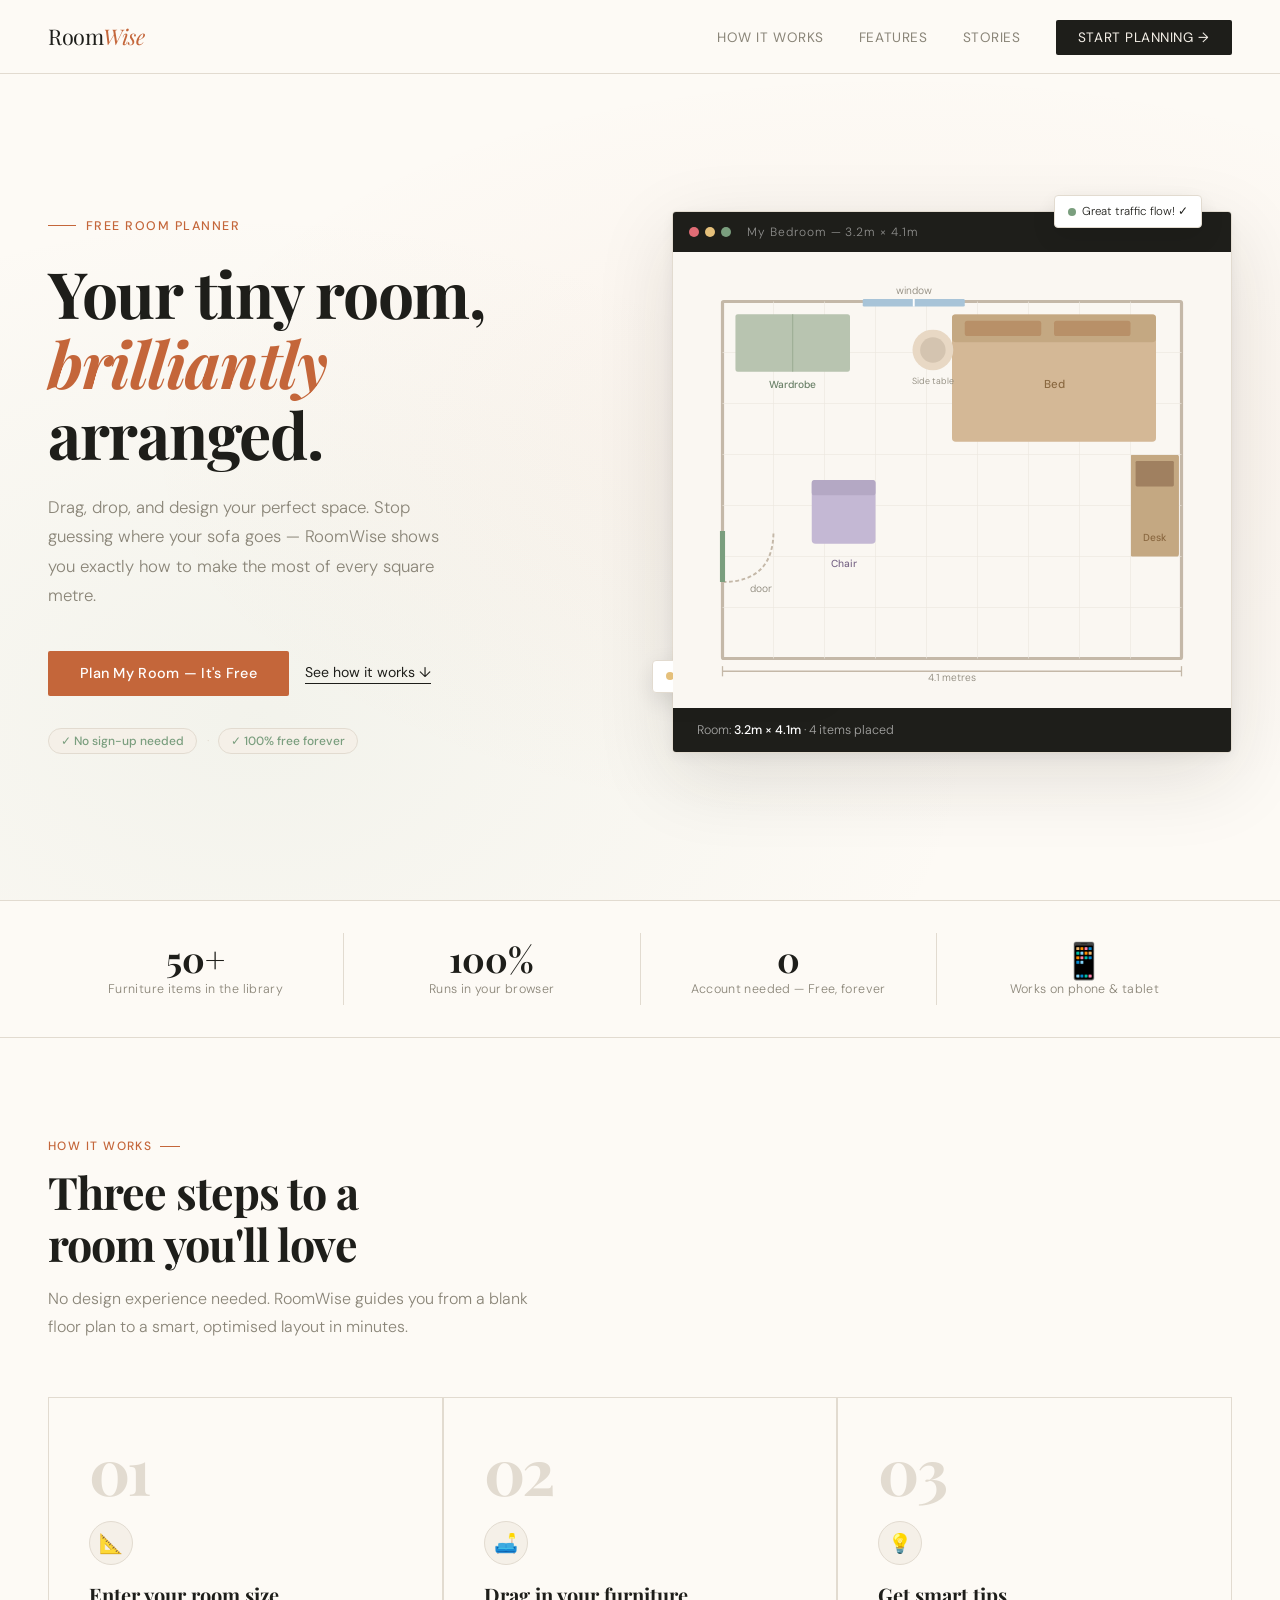
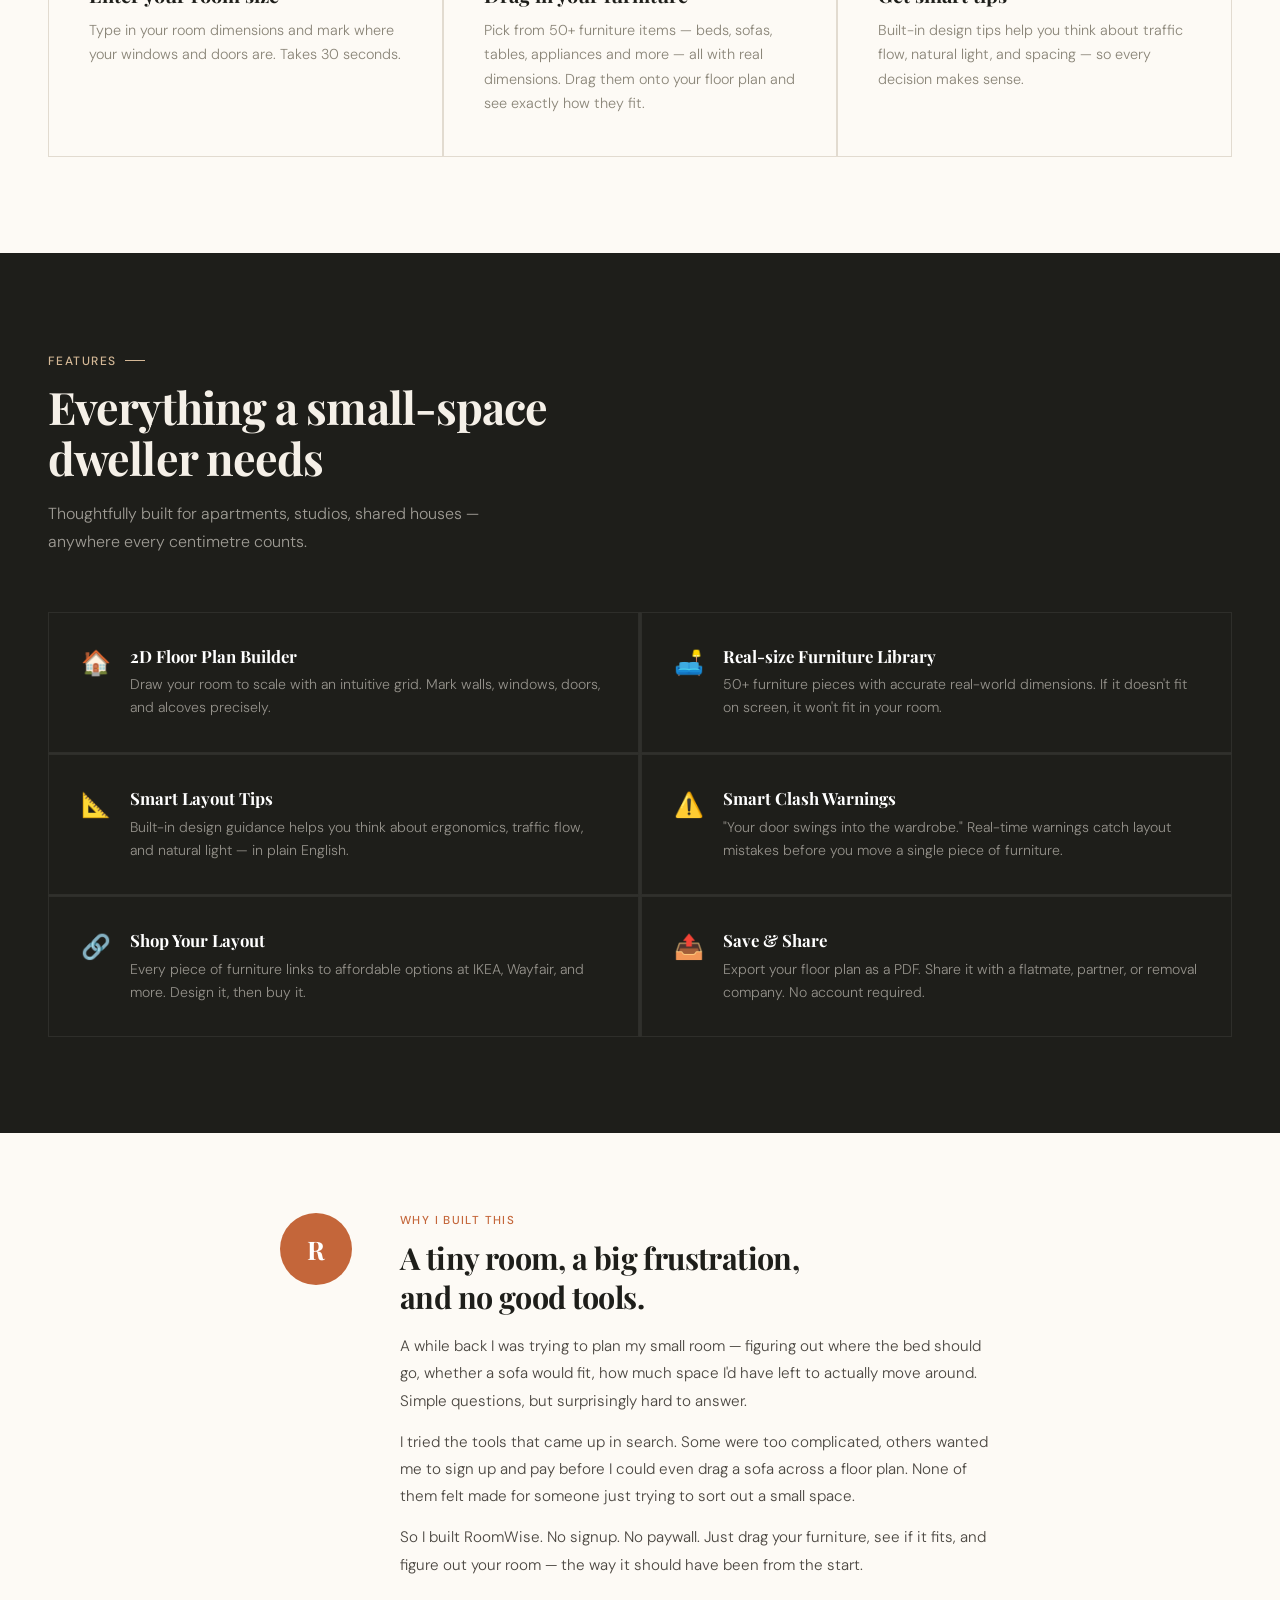
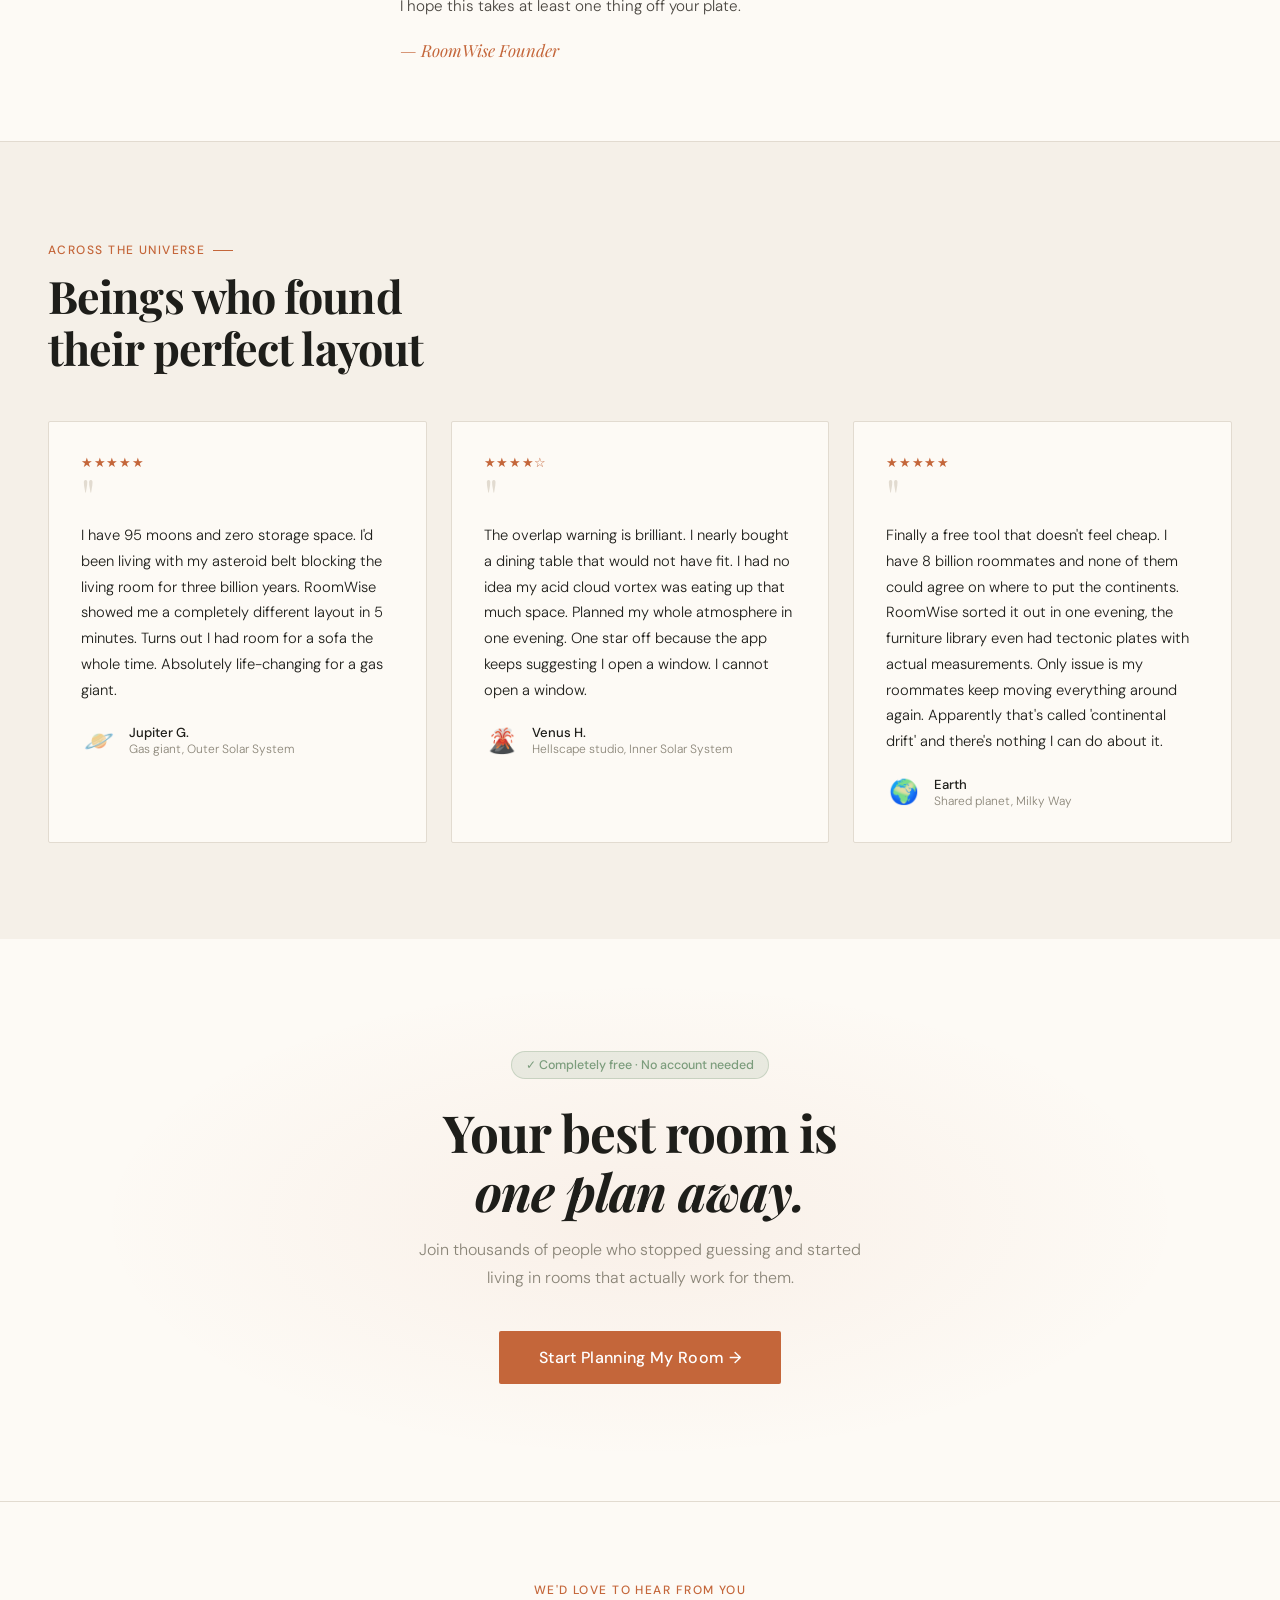
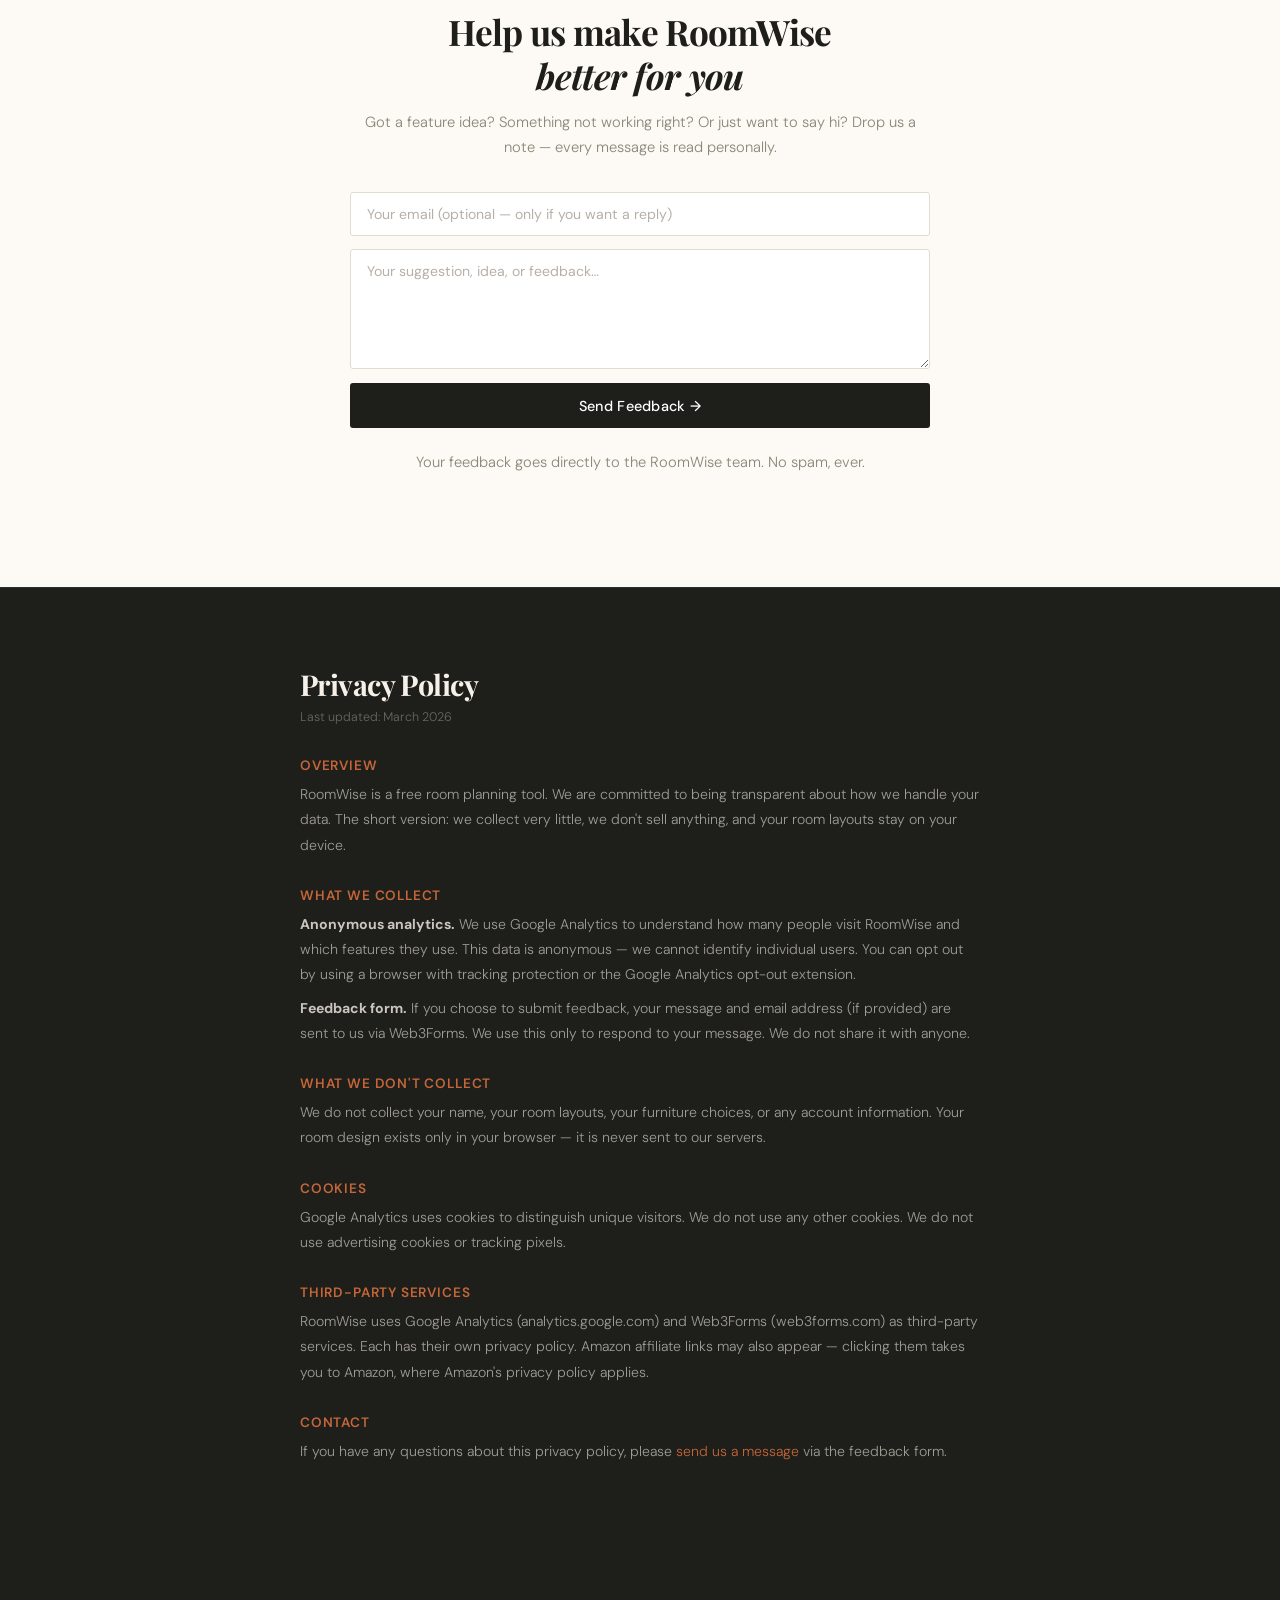
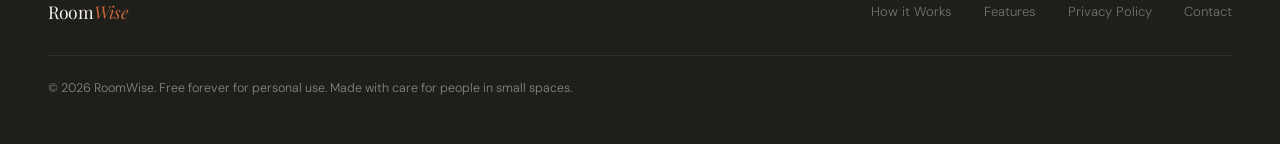
==== commit f4de5c66: "Add files via upload" ====
--- a/index.html
+++ b/index.html
@@ -448,9 +448,9 @@
     .testi-avatar {
       width: 36px; height: 36px;
       border-radius: 50%;
-      background: var(--sand);
+      background: transparent;
       display: flex; align-items: center; justify-content: center;
-      font-size: 0.85rem; font-weight: 500; color: var(--charcoal);
+      font-size: 1.5rem; line-height: 1;
     }
     .testi-name { font-size: 0.82rem; font-weight: 500; }
     .testi-loc { font-size: 0.75rem; color: var(--muted); }
@@ -760,8 +760,6 @@
         <span class="badge-pill">✓ No sign-up needed</span>
         <span style="color: var(--border)">·</span>
         <span class="badge-pill">✓ 100% free forever</span>
-        <span style="color: var(--border)">·</span>
-        <span class="badge-pill">✓ 100% Free</span>
       </div>
     </div>
 
@@ -874,20 +872,20 @@
   <!-- STATS -->
   <div class="stats-strip">
     <div class="stat-item reveal">
-      <div class="stat-num">12k+</div>
-      <div class="stat-label">Rooms planned this month</div>
-    </div>
-    <div class="stat-item reveal">
-      <div class="stat-num">4.8★</div>
-      <div class="stat-label">Average user rating</div>
+      <div class="stat-num">50+</div>
+      <div class="stat-label">Furniture items in the library</div>
     </div>
     <div class="stat-item reveal">
       <div class="stat-num">100%</div>
-      <div class="stat-label">Free, no credit card</div>
+      <div class="stat-label">Runs in your browser</div>
     </div>
     <div class="stat-item reveal">
-      <div class="stat-num">3 min</div>
-      <div class="stat-label">Average time to first layout</div>
+      <div class="stat-num">0</div>
+      <div class="stat-label">Account needed — Free, forever</div>
+    </div>
+    <div class="stat-item reveal">
+      <div class="stat-num">📱</div>
+      <div class="stat-label">Works on phone & tablet</div>
     </div>
   </div>
 
@@ -987,48 +985,49 @@
         <p>
           So I built RoomWise. No signup. No paywall. Just drag your furniture, see if it fits, and figure out your room — the way it should have been from the start.
         </p>
+        <p>I hope this takes at least one thing off your plate.</p>
         <div class="founder-sig">— RoomWise Founder</div>
       </div>
     </div>
   </section>
 
   <section class="testimonials">
-    <div class="section-tag">Real stories</div>
-    <h2>People who found<br/>their perfect layout</h2>
+    <div class="section-tag">Across the universe</div>
+    <h2>Beings who found<br/>their perfect layout</h2>
     <div class="testi-grid">
       <div class="testi-card reveal">
         <div class="stars">★★★★★</div>
         <div class="testi-quote">"</div>
-        <p class="testi-text">I'd been living with my sofa blocking the window for two years. RoomWise showed me a completely different arrangement in 5 minutes. Life-changing for a tiny flat.</p>
+        <p class="testi-text">I have 95 moons and zero storage space. I'd been living with my asteroid belt blocking the living room for three billion years. RoomWise showed me a completely different layout in 5 minutes. Turns out I had room for a sofa the whole time. Absolutely life-changing for a gas giant.</p>
         <div class="testi-author">
-          <div class="testi-avatar">SL</div>
+          <div class="testi-avatar">🪐</div>
           <div>
-            <div class="testi-name">Sophie L.</div>
-            <div class="testi-loc">Studio apartment, London</div>
+            <div class="testi-name">Jupiter G.</div>
+            <div class="testi-loc">Gas giant, Outer Solar System</div>
+          </div>
+        </div>
+      </div>
+      <div class="testi-card reveal">
+        <div class="stars">★★★★☆</div>
+        <div class="testi-quote">"</div>
+        <p class="testi-text">The overlap warning is brilliant. I nearly bought a dining table that would not have fit. I had no idea my acid cloud vortex was eating up that much space. Planned my whole atmosphere in one evening. One star off because the app keeps suggesting I open a window. I cannot open a window.</p>
+        <div class="testi-author">
+          <div class="testi-avatar">🌋</div>
+          <div>
+            <div class="testi-name">Venus H.</div>
+            <div class="testi-loc">Hellscape studio, Inner Solar System</div>
           </div>
         </div>
       </div>
       <div class="testi-card reveal">
         <div class="stars">★★★★★</div>
         <div class="testi-quote">"</div>
-        <p class="testi-text">The overlap warning saved me from buying a dining table that literally would not have fit. I didn't realise the door swing ate up so much space.</p>
+        <p class="testi-text">Finally a free tool that doesn't feel cheap. I have 8 billion roommates and none of them could agree on where to put the continents. RoomWise sorted it out in one evening, the furniture library even had tectonic plates with actual measurements. Only issue is my roommates keep moving everything around again. Apparently that's called 'continental drift' and there's nothing I can do about it.</p>
         <div class="testi-author">
-          <div class="testi-avatar">MK</div>
+          <div class="testi-avatar">🌍</div>
           <div>
-            <div class="testi-name">Marco K.</div>
-            <div class="testi-loc">1-bedroom apartment, Sydney</div>
-          </div>
-        </div>
-      </div>
-      <div class="testi-card reveal">
-        <div class="stars">★★★★★</div>
-        <div class="testi-quote">"</div>
-        <p class="testi-text">Finally a free tool that doesn't feel cheap. The furniture library has everything with actual measurements. I planned my whole flat move in one evening.</p>
-        <div class="testi-author">
-          <div class="testi-avatar">AR</div>
-          <div>
-            <div class="testi-name">Aisha R.</div>
-            <div class="testi-loc">Shared house, Manchester</div>
+            <div class="testi-name">Earth</div>
+            <div class="testi-loc">Shared planet, Milky Way</div>
           </div>
         </div>
       </div>
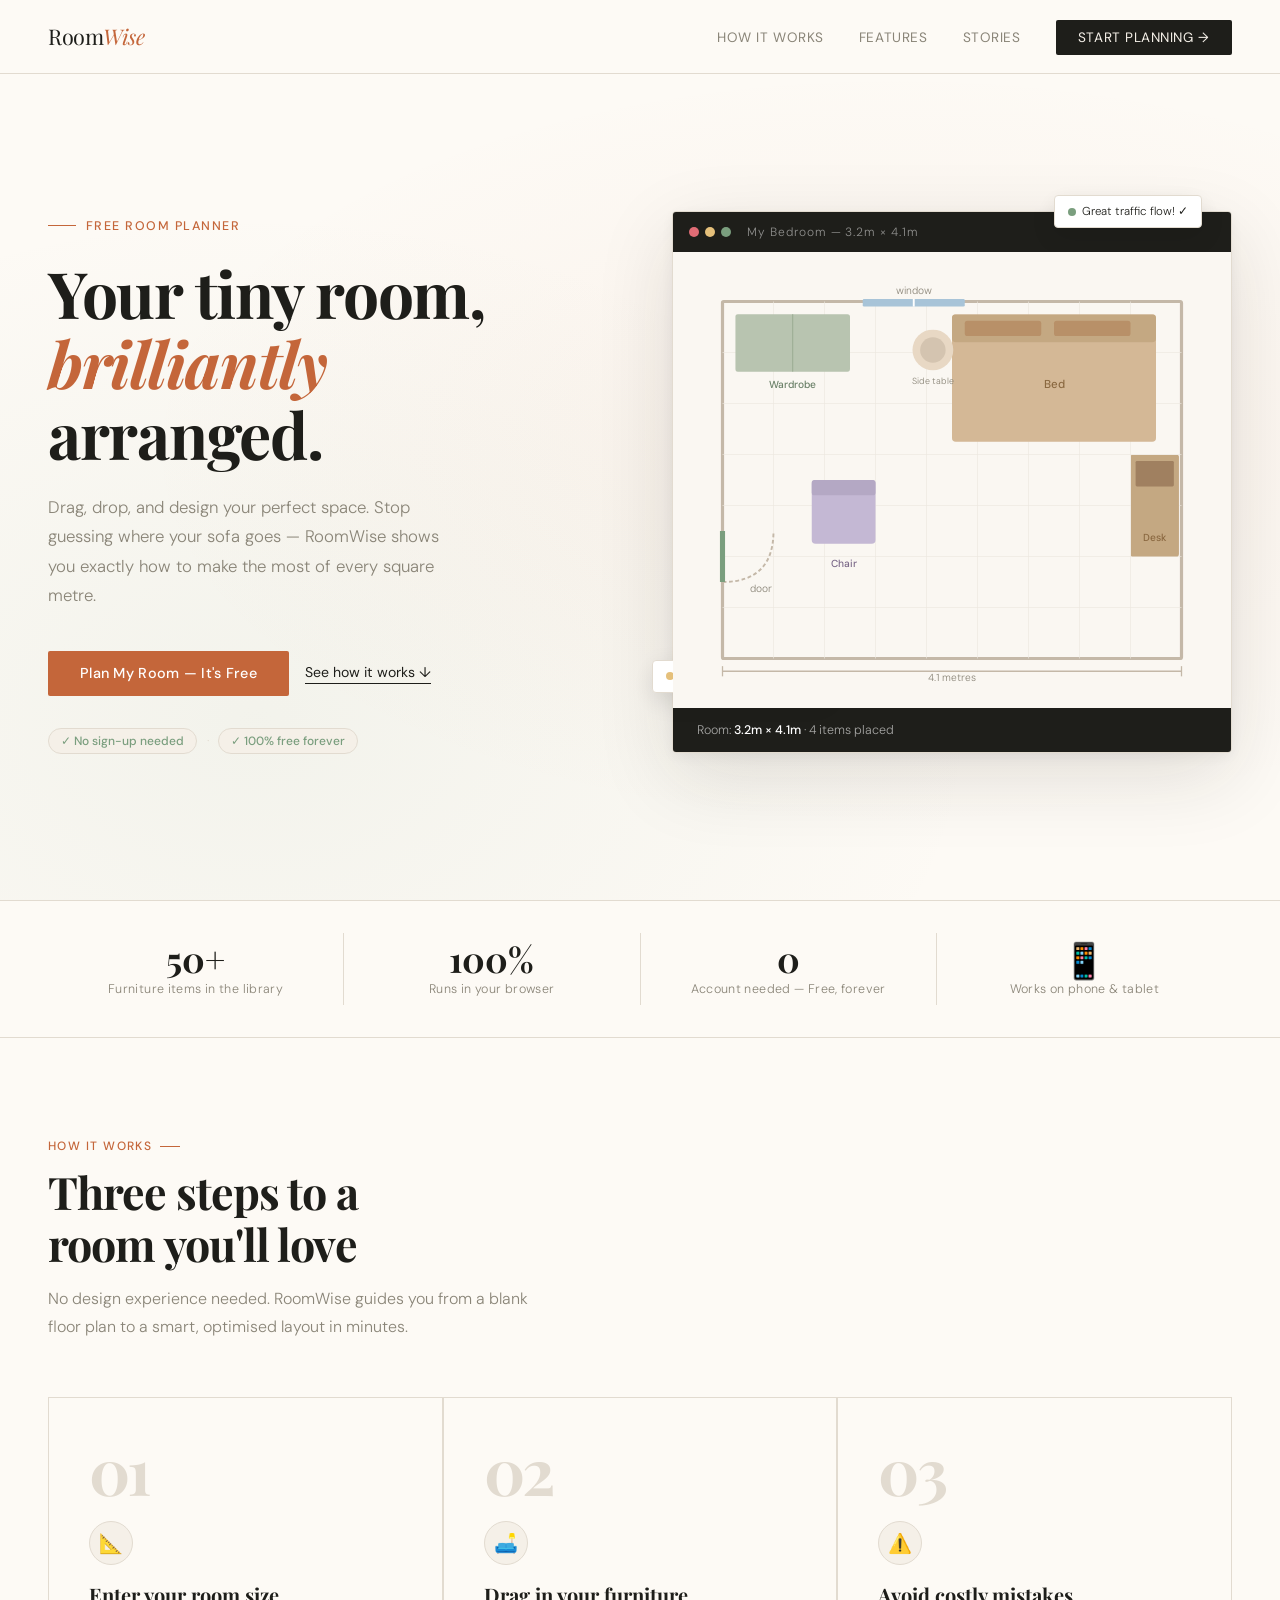
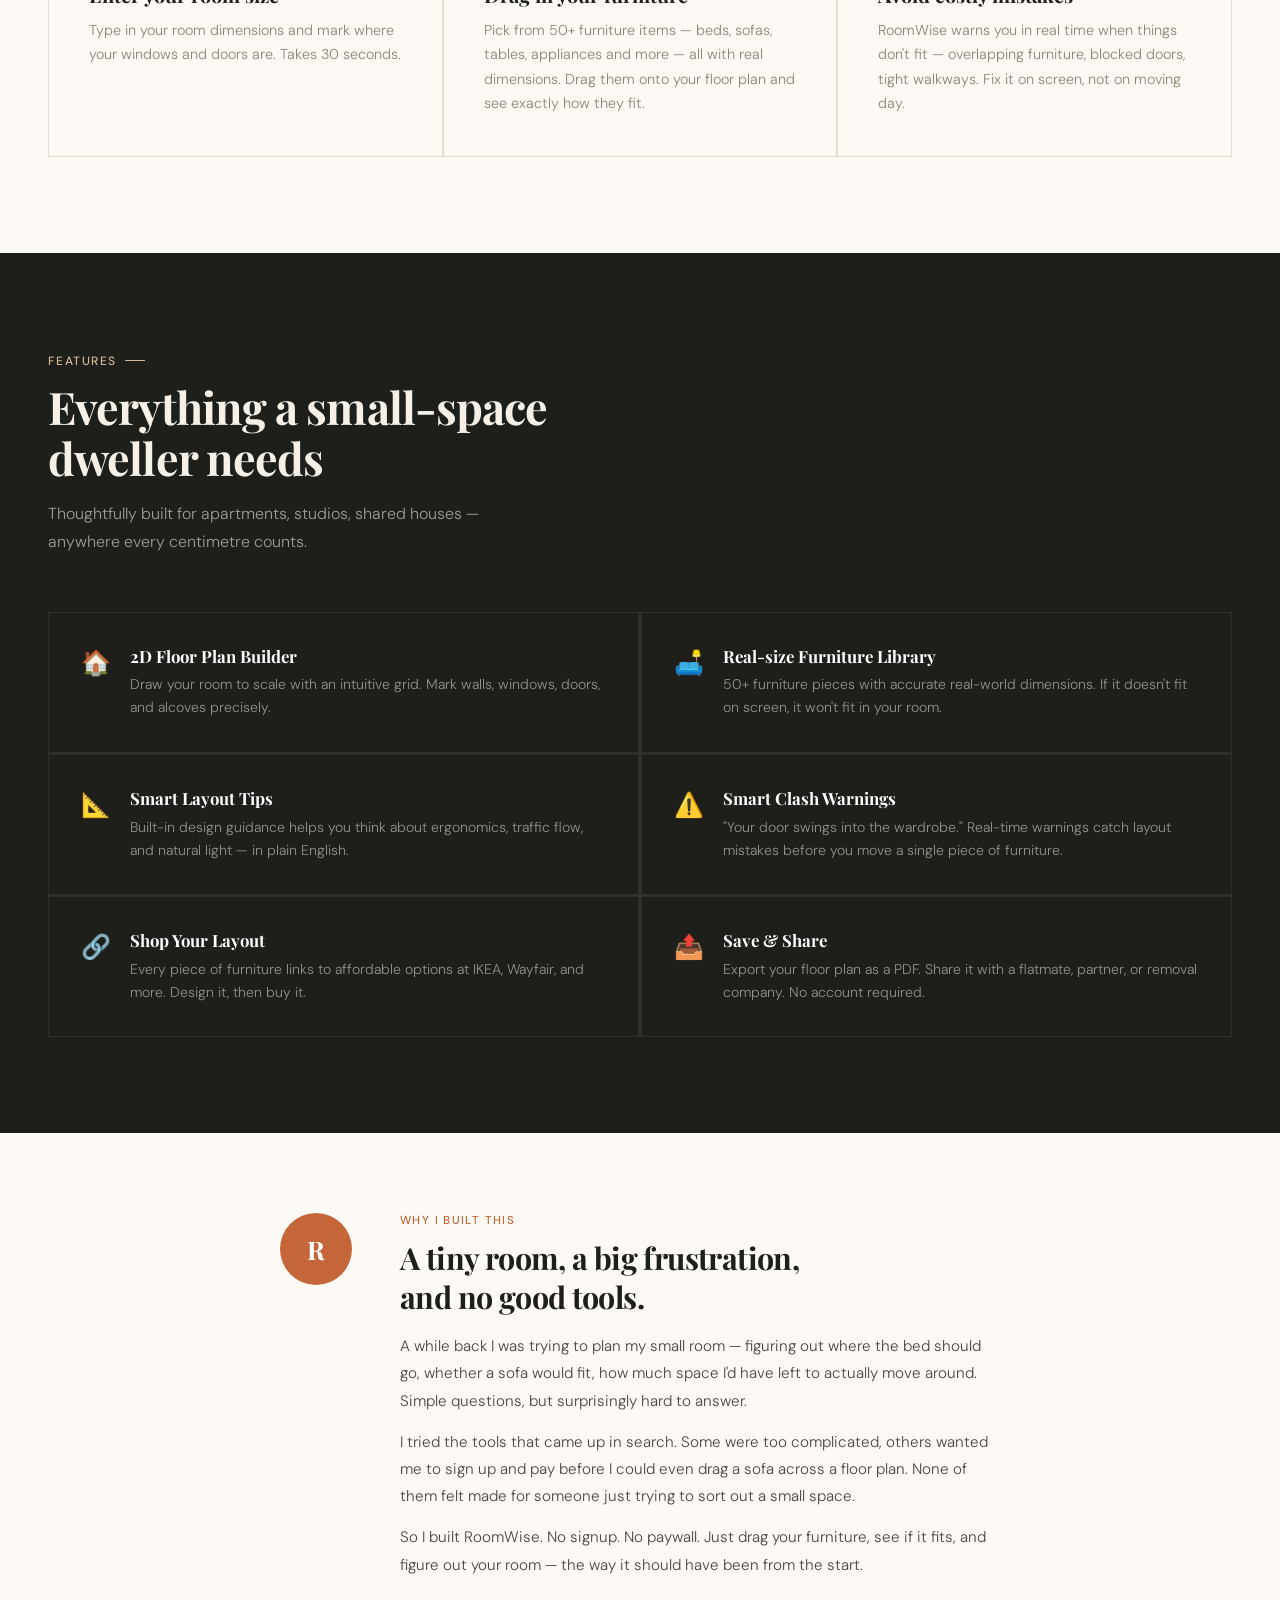
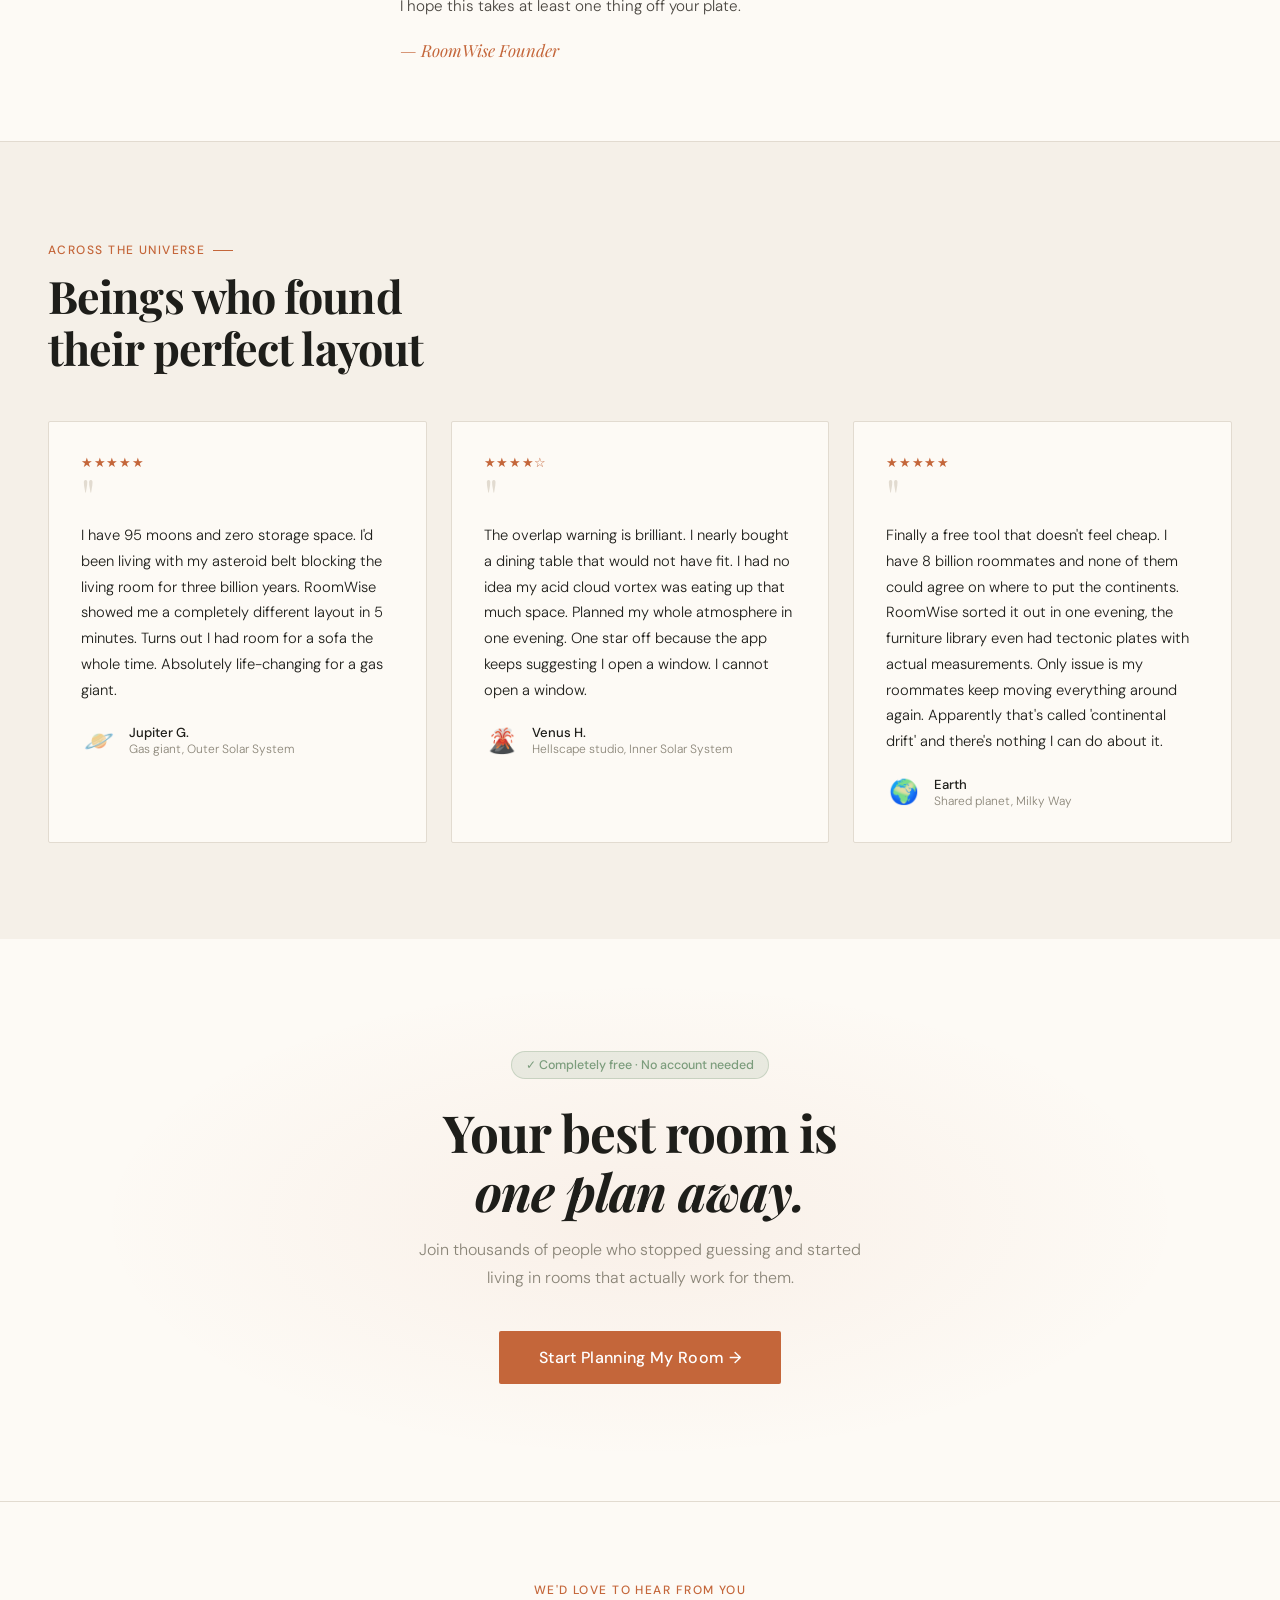
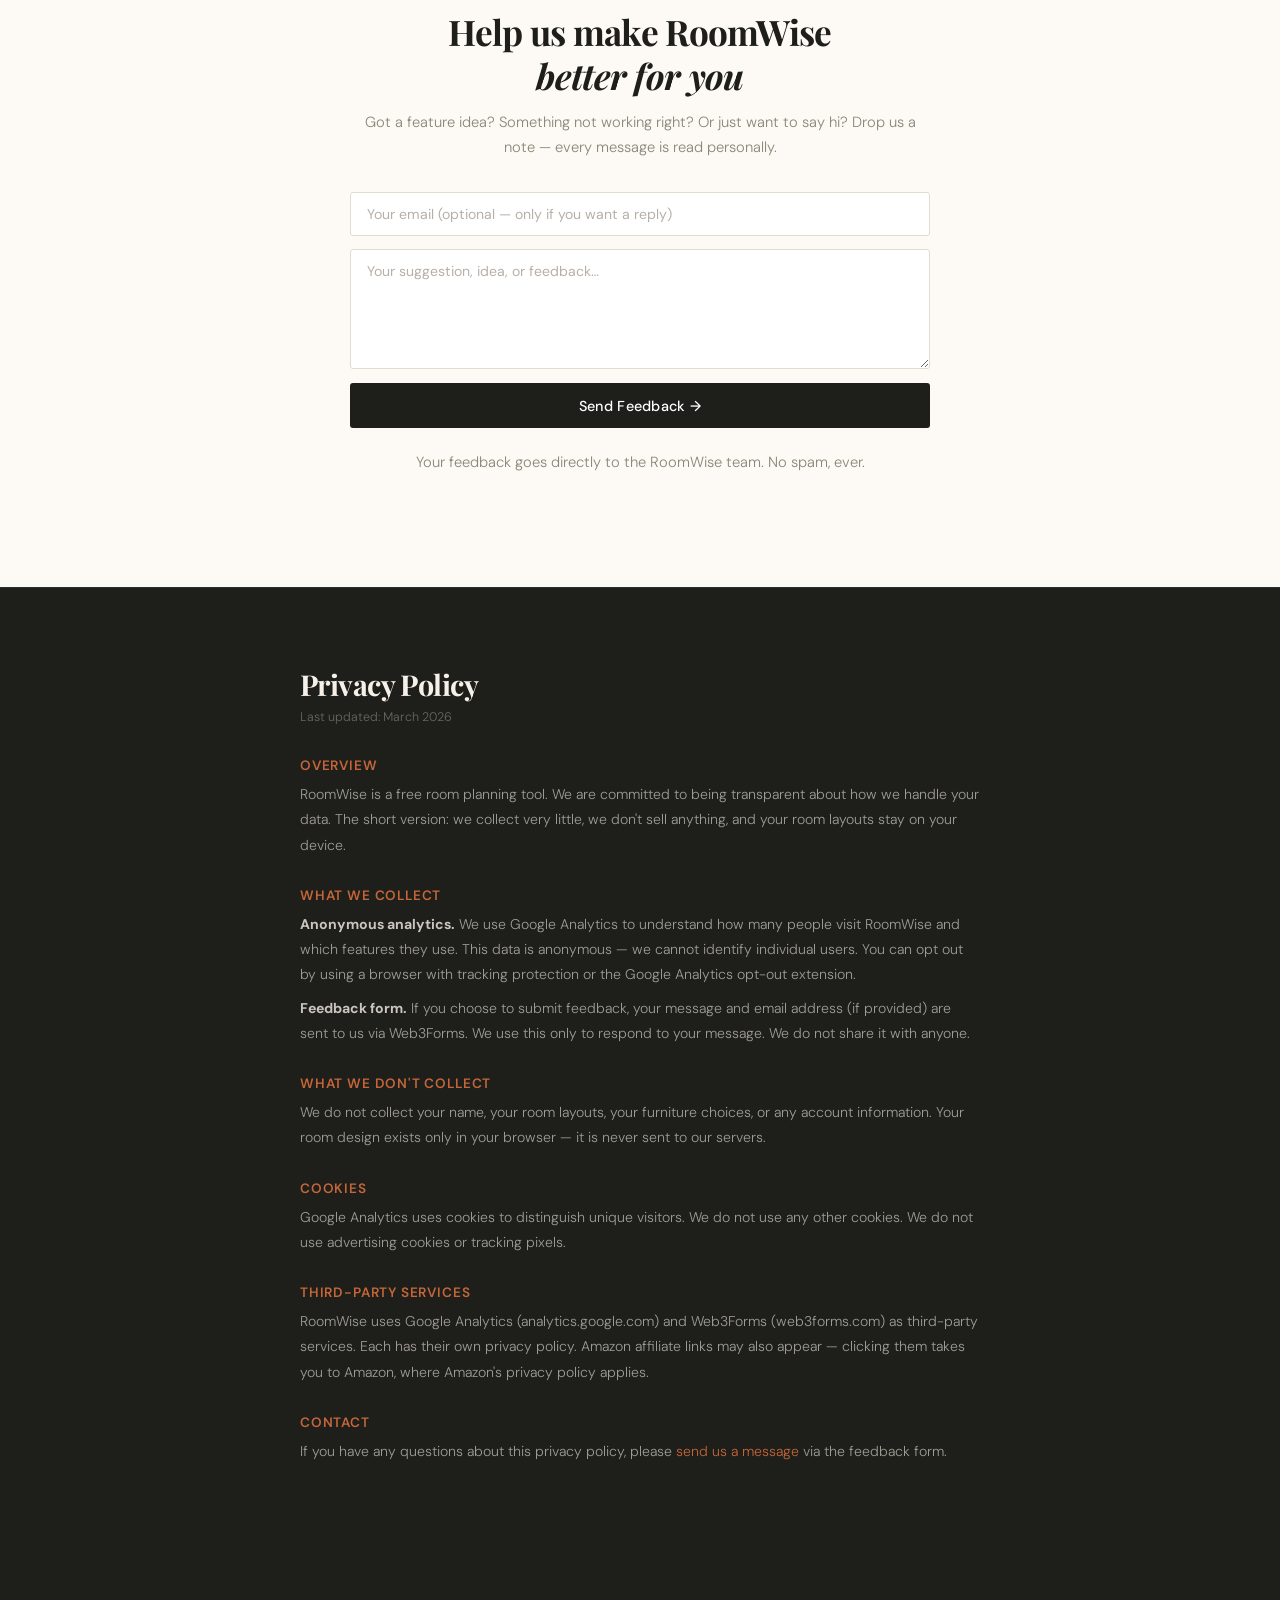
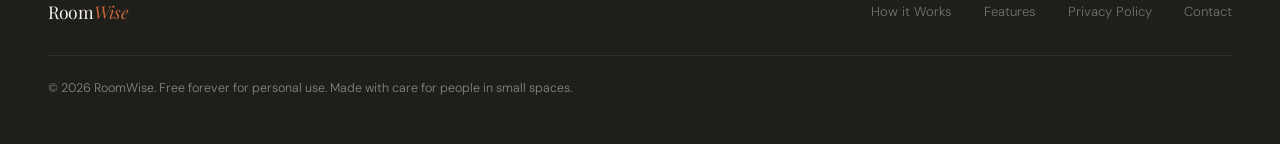
==== commit be2b1ce9: "Add files via upload" ====
--- a/index.html
+++ b/index.html
@@ -1,4 +1,4 @@
-<!DOCTYPE html>
+﻿<!DOCTYPE html>
 <html lang="en">
 <head>
   <meta charset="UTF-8" />
@@ -44,683 +44,7 @@
   }
   </script>
   <link href="https://fonts.googleapis.com/css2?family=Playfair+Display:ital,wght@0,400;0,700;1,400&family=DM+Sans:wght@300;400;500&display=swap" rel="stylesheet"/>
-  <style>
-    *, *::before, *::after { box-sizing: border-box; margin: 0; padding: 0; }
-
-    :root {
-      --cream: #F5F0E8;
-      --warm-white: #FDFAF5;
-      --charcoal: #1E1E1A;
-      --terracotta: #C4663A;
-      --sage: #7A9E7E;
-      --sand: #D4B896;
-      --muted: #8A8578;
-      --border: #E2DBD0;
-    }
-
-    html { scroll-behavior: smooth; }
-
-    body {
-      background: var(--warm-white);
-      color: var(--charcoal);
-      font-family: 'DM Sans', sans-serif;
-      font-weight: 300;
-      overflow-x: hidden;
-      cursor: auto;
-    }
-
-    /* NAV */
-    nav {
-      position: fixed; top: 0; left: 0; right: 0; z-index: 100;
-      display: flex; align-items: center; justify-content: space-between;
-      padding: 1.4rem 3rem;
-      background: rgba(253,250,245,0.88);
-      backdrop-filter: blur(12px);
-      border-bottom: 1px solid var(--border);
-      animation: fadeDown 0.8s ease both;
-    }
-    .logo {
-      font-family: 'Playfair Display', serif;
-      font-size: 1.35rem;
-      letter-spacing: -0.02em;
-      color: var(--charcoal);
-      text-decoration: none;
-    }
-    .logo span { color: var(--terracotta); font-style: italic; }
-    nav ul { list-style: none; display: flex; gap: 2.2rem; align-items: center; }
-    nav ul a {
-      text-decoration: none; color: var(--muted);
-      font-size: 0.85rem; font-weight: 400; letter-spacing: 0.04em;
-      text-transform: uppercase;
-      transition: color 0.2s;
-    }
-    nav ul a:hover { color: var(--charcoal); }
-    .nav-cta {
-      background: var(--charcoal) !important;
-      color: var(--cream) !important;
-      padding: 0.55rem 1.4rem;
-      border-radius: 2px;
-      transition: background 0.2s !important;
-    }
-    .nav-cta:hover { background: var(--terracotta) !important; }
-
-    /* HERO */
-    .hero {
-      min-height: 100vh;
-      display: grid;
-      grid-template-columns: 1fr 1fr;
-      align-items: center;
-      padding: 8rem 3rem 4rem;
-      gap: 4rem;
-      position: relative;
-      overflow: hidden;
-    }
-    .hero::before {
-      content: '';
-      position: absolute; inset: 0;
-      background: radial-gradient(ellipse at 70% 50%, rgba(196,102,58,0.06) 0%, transparent 60%),
-                  radial-gradient(ellipse at 20% 80%, rgba(122,158,126,0.08) 0%, transparent 50%);
-      pointer-events: none;
-    }
-    .hero-text { position: relative; z-index: 2; }
-    .hero-eyebrow {
-      display: inline-flex; align-items: center; gap: 0.6rem;
-      font-size: 0.78rem; font-weight: 500; letter-spacing: 0.12em;
-      text-transform: uppercase; color: var(--terracotta);
-      margin-bottom: 1.5rem;
-      animation: fadeUp 0.8s 0.2s ease both;
-    }
-    .hero-eyebrow::before {
-      content: ''; display: block; width: 28px; height: 1px; background: var(--terracotta);
-    }
-    h1 {
-      font-family: 'Playfair Display', serif;
-      font-size: clamp(2.8rem, 5vw, 4.4rem);
-      font-weight: 700;
-      line-height: 1.1;
-      letter-spacing: -0.02em;
-      margin-bottom: 1.5rem;
-      animation: fadeUp 0.8s 0.35s ease both;
-    }
-    h1 em {
-      font-style: italic;
-      color: var(--terracotta);
-    }
-    .hero-sub {
-      font-size: 1.05rem;
-      line-height: 1.75;
-      color: var(--muted);
-      max-width: 420px;
-      margin-bottom: 2.5rem;
-      animation: fadeUp 0.8s 0.5s ease both;
-    }
-    .hero-actions {
-      display: flex; gap: 1rem; align-items: center;
-      animation: fadeUp 0.8s 0.65s ease both;
-      flex-wrap: wrap;
-    }
-    .btn-primary {
-      background: var(--terracotta);
-      color: #fff;
-      padding: 0.85rem 2rem;
-      border: none; border-radius: 2px;
-      font-family: 'DM Sans', sans-serif;
-      font-size: 0.9rem; font-weight: 500;
-      letter-spacing: 0.02em;
-      cursor: pointer;
-      text-decoration: none;
-      display: inline-block;
-      transition: background 0.2s, transform 0.2s;
-      position: relative; overflow: hidden;
-    }
-    .btn-primary:hover { background: #b05530; transform: translateY(-2px); }
-    .btn-secondary {
-      color: var(--charcoal);
-      font-size: 0.88rem; font-weight: 400;
-      text-decoration: none;
-      display: inline-flex; align-items: center; gap: 0.5rem;
-      border-bottom: 1px solid var(--charcoal);
-      padding-bottom: 2px;
-      transition: color 0.2s;
-    }
-    .btn-secondary:hover { color: var(--terracotta); border-color: var(--terracotta); }
-    .hero-badge {
-      margin-top: 2rem;
-      display: flex; align-items: center; gap: 0.6rem;
-      font-size: 0.8rem; color: var(--muted);
-      animation: fadeUp 0.8s 0.8s ease both;
-    }
-    .hero-badge svg { color: var(--sage); }
-    .badge-pill {
-      background: var(--cream);
-      border: 1px solid var(--border);
-      border-radius: 20px;
-      padding: 0.25rem 0.75rem;
-      font-size: 0.75rem;
-      color: var(--sage);
-      font-weight: 500;
-    }
-
-    /* ROOM ILLUSTRATION */
-    .hero-visual {
-      position: relative; z-index: 2;
-      display: flex; align-items: center; justify-content: center;
-      animation: fadeIn 1.2s 0.4s ease both;
-    }
-    .room-wrapper {
-      position: relative;
-      width: 100%;
-      max-width: 580px;
-    }
-    .room-card {
-      background: var(--cream);
-      border: 1px solid var(--border);
-      border-radius: 4px;
-      overflow: hidden;
-      box-shadow: 0 24px 80px rgba(30,30,26,0.12), 0 4px 16px rgba(30,30,26,0.06);
-    }
-    .room-topbar {
-      background: var(--charcoal);
-      padding: 0.75rem 1rem;
-      display: flex; align-items: center; gap: 1rem;
-    }
-    .room-topbar-dots { display: flex; gap: 6px; }
-    .dot { width: 10px; height: 10px; border-radius: 50%; }
-    .dot-r { background: #E06C75; }
-    .dot-y { background: #E5C07B; }
-    .dot-g { background: var(--sage); }
-    .room-topbar-label {
-      color: rgba(255,255,255,0.5);
-      font-size: 0.75rem; letter-spacing: 0.08em;
-    }
-    .room-canvas {
-      padding: 1.5rem;
-      background: #FAF7F2;
-      position: relative;
-    }
-    svg.floor-plan {
-      width: 100%; height: auto;
-      display: block;
-    }
-
-    /* Animated furniture pieces */
-    .furniture-sofa { animation: slideIn 0.9s 1.0s ease both; }
-    .furniture-table { animation: slideIn 0.9s 1.2s ease both; }
-    .furniture-bed { animation: slideIn 0.9s 1.4s ease both; }
-    .furniture-plant { animation: slideIn 0.9s 1.6s ease both; }
-    
-
-    .room-info-strip {
-      background: var(--charcoal);
-      padding: 0.85rem 1.5rem;
-      display: flex; align-items: center; justify-content: space-between;
-    }
-    .room-dims { color: rgba(255,255,255,0.6); font-size: 0.78rem; }
-    .room-dims strong { color: #fff; font-weight: 500; }
-    
-    
-
-    /* Floating hints */
-    .float-hint {
-      position: absolute;
-      background: #fff;
-      border: 1px solid var(--border);
-      border-radius: 4px;
-      padding: 0.5rem 0.8rem;
-      font-size: 0.72rem;
-      color: var(--charcoal);
-      box-shadow: 0 8px 24px rgba(0,0,0,0.1);
-      white-space: nowrap;
-      display: flex; align-items: center; gap: 0.4rem;
-    }
-    .hint-1 { top: -16px; right: 30px; animation: floatHint 0.7s 2.2s ease both; }
-    .hint-2 { bottom: 60px; left: -20px; animation: floatHint 0.7s 2.5s ease both; }
-    .hint-dot { width: 8px; height: 8px; border-radius: 50%; background: var(--sage); }
-    .hint-dot-warn { background: #E5C07B; }
-
-    /* STATS STRIP */
-    .stats-strip {
-      border-top: 1px solid var(--border);
-      border-bottom: 1px solid var(--border);
-      padding: 2rem 3rem;
-      display: flex; gap: 0;
-      overflow: hidden;
-    }
-    .stat-item {
-      flex: 1;
-      text-align: center;
-      padding: 0.5rem 1rem;
-      border-right: 1px solid var(--border);
-      animation: fadeUp 0.6s ease both;
-    }
-    .stat-item:last-child { border-right: none; }
-    .stat-item:nth-child(1) { animation-delay: 0.1s; }
-    .stat-item:nth-child(2) { animation-delay: 0.2s; }
-    .stat-item:nth-child(3) { animation-delay: 0.3s; }
-    .stat-item:nth-child(4) { animation-delay: 0.4s; }
-    .stat-num {
-      font-family: 'Playfair Display', serif;
-      font-size: 2.2rem;
-      font-weight: 700;
-      color: var(--charcoal);
-      line-height: 1;
-    }
-    .stat-label {
-      font-size: 0.78rem;
-      color: var(--muted);
-      margin-top: 0.3rem;
-      letter-spacing: 0.03em;
-    }
-
-    /* HOW IT WORKS */
-    .section { padding: 6rem 3rem; }
-    .section-tag {
-      display: inline-flex; align-items: center; gap: 0.5rem;
-      font-size: 0.75rem; font-weight: 500; letter-spacing: 0.12em;
-      text-transform: uppercase; color: var(--terracotta);
-      margin-bottom: 0.75rem;
-    }
-    .section-tag::after { content: ''; display: block; width: 20px; height: 1px; background: var(--terracotta); }
-    h2 {
-      font-family: 'Playfair Display', serif;
-      font-size: clamp(2rem, 3.5vw, 2.8rem);
-      font-weight: 700;
-      line-height: 1.15;
-      letter-spacing: -0.02em;
-      margin-bottom: 1rem;
-    }
-    .section-sub {
-      color: var(--muted);
-      font-size: 1rem;
-      line-height: 1.75;
-      max-width: 480px;
-    }
-
-    .steps-grid {
-      display: grid;
-      grid-template-columns: repeat(3, 1fr);
-      gap: 2px;
-      margin-top: 3.5rem;
-      background: var(--border);
-      border: 1px solid var(--border);
-    }
-    .step-card {
-      background: var(--warm-white);
-      padding: 2.5rem;
-      position: relative;
-      transition: background 0.2s;
-    }
-    .step-card:hover { background: var(--cream); }
-    .step-num {
-      font-family: 'Playfair Display', serif;
-      font-size: 4rem;
-      font-weight: 700;
-      color: var(--border);
-      line-height: 1;
-      margin-bottom: 1.2rem;
-      letter-spacing: -0.04em;
-    }
-    .step-icon {
-      width: 44px; height: 44px;
-      background: var(--cream);
-      border: 1px solid var(--border);
-      border-radius: 50%;
-      display: flex; align-items: center; justify-content: center;
-      font-size: 1.2rem;
-      margin-bottom: 1rem;
-    }
-    .step-title {
-      font-family: 'Playfair Display', serif;
-      font-size: 1.25rem;
-      font-weight: 700;
-      margin-bottom: 0.6rem;
-    }
-    .step-desc { color: var(--muted); font-size: 0.9rem; line-height: 1.7; }
-
-    /* FEATURES */
-    .features-section { 
-      padding: 6rem 3rem;
-      background: var(--charcoal);
-      color: var(--cream);
-    }
-    .features-section .section-tag { color: var(--sand); }
-    .features-section .section-tag::after { background: var(--sand); }
-    .features-section h2 { color: var(--cream); }
-    .features-section .section-sub { color: rgba(245,240,232,0.6); }
-    .features-grid {
-      display: grid;
-      grid-template-columns: repeat(2, 1fr);
-      gap: 1.5px;
-      margin-top: 3.5rem;
-      background: rgba(255,255,255,0.08);
-    }
-    .feature-item {
-      background: var(--charcoal);
-      padding: 2rem 2rem;
-      border: 1px solid rgba(255,255,255,0.07);
-      transition: background 0.2s;
-      display: flex; gap: 1.2rem;
-    }
-    .feature-item:hover { background: #2a2a24; }
-    .feature-ico {
-      font-size: 1.5rem;
-      flex-shrink: 0;
-      margin-top: 2px;
-    }
-    .feature-title {
-      font-family: 'Playfair Display', serif;
-      font-size: 1.05rem;
-      font-weight: 700;
-      margin-bottom: 0.4rem;
-      color: #fff;
-    }
-    .feature-desc { color: rgba(245,240,232,0.55); font-size: 0.88rem; line-height: 1.65; }
-
-    /* TESTIMONIALS */
-    .testimonials { padding: 6rem 3rem; background: var(--cream); }
-    .testi-grid {
-      display: grid;
-      grid-template-columns: repeat(3, 1fr);
-      gap: 1.5rem;
-      margin-top: 3rem;
-    }
-    .testi-card {
-      background: var(--warm-white);
-      border: 1px solid var(--border);
-      padding: 2rem;
-      border-radius: 2px;
-      position: relative;
-    }
-    .testi-quote {
-      font-family: 'Playfair Display', serif;
-      font-size: 3rem;
-      color: var(--border);
-      line-height: 0.5;
-      margin-bottom: 1rem;
-    }
-    .testi-text {
-      font-size: 0.92rem;
-      line-height: 1.75;
-      color: var(--charcoal);
-      margin-bottom: 1.2rem;
-    }
-    .testi-author { display: flex; align-items: center; gap: 0.75rem; }
-    .testi-avatar {
-      width: 36px; height: 36px;
-      border-radius: 50%;
-      background: transparent;
-      display: flex; align-items: center; justify-content: center;
-      font-size: 1.5rem; line-height: 1;
-    }
-    .testi-name { font-size: 0.82rem; font-weight: 500; }
-    .testi-loc { font-size: 0.75rem; color: var(--muted); }
-    .stars { color: var(--terracotta); font-size: 0.8rem; letter-spacing: 0.05em; margin-bottom: 0.75rem; }
-
-    /* CTA SECTION */
-    .cta-section {
-      padding: 7rem 3rem;
-      text-align: center;
-      background: var(--warm-white);
-      position: relative;
-      overflow: hidden;
-    }
-    .cta-section::before {
-      content: '';
-      position: absolute; inset: 0;
-      background: radial-gradient(ellipse at 50% 50%, rgba(196,102,58,0.07) 0%, transparent 60%);
-    }
-    .cta-section h2 { font-size: clamp(2.2rem, 4vw, 3.2rem); position: relative; }
-    .cta-section p { color: var(--muted); margin: 1rem auto 2.5rem; max-width: 460px; font-size: 1rem; line-height: 1.7; position: relative; }
-    .cta-free-tag {
-      display: inline-flex; align-items: center; gap: 0.4rem;
-      background: rgba(122,158,126,0.15);
-      color: var(--sage);
-      border: 1px solid rgba(122,158,126,0.3);
-      padding: 0.3rem 0.9rem;
-      border-radius: 20px;
-      font-size: 0.78rem; font-weight: 500;
-      margin-bottom: 1.5rem;
-    }
-
-    /* FOOTER */
-    footer {
-      background: var(--charcoal);
-      color: rgba(245,240,232,0.5);
-      padding: 3rem;
-      display: flex; align-items: center; justify-content: space-between;
-      flex-wrap: wrap; gap: 1.5rem;
-    }
-    footer .logo { color: var(--cream); font-size: 1.1rem; }
-    .footer-links { display: flex; gap: 2rem; flex-wrap: wrap; }
-    .footer-links a { color: rgba(245,240,232,0.4); text-decoration: none; font-size: 0.82rem; transition: color 0.2s; }
-    .footer-links a:hover { color: var(--cream); }
-    .footer-copy { font-size: 0.78rem; width: 100%; border-top: 1px solid rgba(255,255,255,0.07); padding-top: 1.5rem; margin-top: 0.5rem; }
-
-    /* ANIMATIONS */
-    @keyframes fadeDown { from { opacity: 0; transform: translateY(-16px); } to { opacity: 1; transform: none; } }
-    @keyframes fadeUp { from { opacity: 0; transform: translateY(24px); } to { opacity: 1; transform: none; } }
-    @keyframes fadeIn { from { opacity: 0; } to { opacity: 1; } }
-    @keyframes slideIn { from { opacity: 0; transform: translateX(-12px); } to { opacity: 1; transform: none; } }
-    @keyframes popIn { from { opacity: 0; transform: scale(0.8); } to { opacity: 1; transform: scale(1); } }
-    @keyframes floatHint { from { opacity: 0; transform: translateY(8px); } to { opacity: 1; transform: none; } }
-    @keyframes float { 0%,100% { transform: translateY(0); } 50% { transform: translateY(-8px); } }
-
-    .room-wrapper { animation: float 5s ease-in-out infinite; }
-
-    /* SCROLLED REVEAL */
-    .reveal { opacity: 0; transform: translateY(28px); transition: opacity 0.7s ease, transform 0.7s ease; }
-    .reveal.visible { opacity: 1; transform: none; }
-
-    @media (max-width: 900px) {
-      .hero { grid-template-columns: 1fr; padding-top: 7rem; text-align: center; }
-      .hero-sub, .hero-badge { margin-left: auto; margin-right: auto; }
-      .hero-actions { justify-content: center; }
-      .hero-eyebrow { margin: 0 auto 1.5rem; }
-      .steps-grid, .testi-grid { grid-template-columns: 1fr; }
-      .features-grid { grid-template-columns: 1fr; }
-      nav { padding: 1rem 1.5rem; }
-      nav ul { display: none; }
-      .stats-strip { flex-wrap: wrap; }
-      .stat-item { flex: 1 1 40%; border-right: none; border-bottom: 1px solid var(--border); }
-    }
-
-
-
-    /* ── Privacy Policy ─────────────────────────────────────────── */
-    .privacy-section {
-      padding: 5rem 3rem;
-      background: var(--charcoal);
-      border-top: 1px solid rgba(255,255,255,0.07);
-    }
-    .privacy-inner {
-      max-width: 680px;
-      margin: 0 auto;
-    }
-    .privacy-inner h2 {
-      font-family: 'Playfair Display', serif;
-      font-size: 1.8rem;
-      color: var(--cream);
-      margin-bottom: 0.5rem;
-    }
-    .privacy-inner .privacy-date {
-      font-size: 0.78rem;
-      color: rgba(245,240,232,0.35);
-      margin-bottom: 2rem;
-    }
-    .privacy-inner h3 {
-      font-size: 0.85rem;
-      font-weight: 600;
-      letter-spacing: 0.06em;
-      text-transform: uppercase;
-      color: var(--terracotta);
-      margin: 1.8rem 0 0.5rem;
-    }
-    .privacy-inner p {
-      font-size: 0.88rem;
-      color: rgba(245,240,232,0.6);
-      line-height: 1.8;
-      margin-bottom: 0.5rem;
-    }
-    .privacy-inner a {
-      color: var(--terracotta);
-      text-decoration: none;
-    }
-    /* ── Founder story ───────────────────────────────────────────── */
-    .founder-story {
-      padding: 5rem 3rem;
-      background: var(--warm);
-      border-bottom: 1px solid var(--border);
-    }
-    .founder-inner {
-      max-width: 720px;
-      margin: 0 auto;
-      display: flex;
-      gap: 3rem;
-      align-items: flex-start;
-    }
-    .founder-avatar {
-      width: 72px;
-      height: 72px;
-      border-radius: 50%;
-      background: var(--terracotta);
-      color: #fff;
-      font-size: 1.6rem;
-      font-weight: 700;
-      display: flex;
-      align-items: center;
-      justify-content: center;
-      flex-shrink: 0;
-      font-family: 'Playfair Display', serif;
-    }
-    .founder-content {}
-    .founder-eyebrow {
-      font-size: 0.72rem;
-      font-weight: 500;
-      letter-spacing: 0.12em;
-      text-transform: uppercase;
-      color: var(--terracotta);
-      margin-bottom: 0.6rem;
-    }
-    .founder-content h2 {
-      font-family: 'Playfair Display', serif;
-      font-size: clamp(1.4rem, 2.5vw, 1.9rem);
-      color: var(--charcoal);
-      margin-bottom: 1rem;
-      line-height: 1.3;
-    }
-    .founder-content p {
-      font-size: 0.95rem;
-      color: #4A4640;
-      line-height: 1.8;
-      margin-bottom: 0.85rem;
-    }
-    .founder-sig {
-      font-family: 'Playfair Display', serif;
-      font-style: italic;
-      font-size: 1.05rem;
-      color: var(--terracotta);
-      margin-top: 1.2rem;
-    }
-    @media (max-width: 640px) {
-      .founder-inner { flex-direction: column; gap: 1.2rem; }
-      .founder-story { padding: 3.5rem 1.5rem; }
-    }
-    /* ── FEEDBACK SECTION ─────────────────────────────── */
-    .feedback-section {
-      background: var(--warm);
-      padding: 5rem 2rem;
-      border-top: 1px solid var(--border);
-    }
-    .feedback-inner {
-      max-width: 580px;
-      margin: 0 auto;
-      text-align: center;
-    }
-    .feedback-eyebrow {
-      font-size: 0.75rem;
-      font-weight: 500;
-      letter-spacing: 0.12em;
-      text-transform: uppercase;
-      color: var(--terracotta);
-      margin-bottom: 0.75rem;
-    }
-    .feedback-inner h2 {
-      font-family: 'Playfair Display', serif;
-      font-size: clamp(1.6rem, 3vw, 2.2rem);
-      color: var(--charcoal);
-      margin-bottom: 0.75rem;
-      line-height: 1.25;
-    }
-    .feedback-inner p {
-      font-size: 0.92rem;
-      color: var(--muted);
-      margin-bottom: 2rem;
-      line-height: 1.7;
-    }
-    .feedback-form {
-      display: flex;
-      flex-direction: column;
-      gap: 0.85rem;
-      text-align: left;
-    }
-    .feedback-form input,
-    .feedback-form textarea {
-      width: 100%;
-      background: #fff;
-      border: 1.5px solid var(--border);
-      border-radius: 3px;
-      padding: 0.75rem 1rem;
-      font-family: 'DM Sans', sans-serif;
-      font-size: 0.88rem;
-      color: var(--charcoal);
-      transition: border-color 0.2s;
-      outline: none;
-      resize: vertical;
-    }
-    .feedback-form input:focus,
-    .feedback-form textarea:focus {
-      border-color: var(--terracotta);
-    }
-    .feedback-form textarea {
-      min-height: 120px;
-    }
-    .feedback-form input::placeholder,
-    .feedback-form textarea::placeholder {
-      color: #B8B0A8;
-    }
-    .feedback-submit {
-      background: var(--charcoal);
-      color: #fff;
-      border: none;
-      padding: 0.85rem 2rem;
-      border-radius: 3px;
-      font-family: 'DM Sans', sans-serif;
-      font-size: 0.9rem;
-      font-weight: 500;
-      cursor: pointer;
-      transition: background 0.2s;
-      letter-spacing: 0.02em;
-    }
-    .feedback-submit:hover { background: var(--terracotta); }
-    .feedback-submit:disabled { background: #aaa; cursor: not-allowed; }
-    .feedback-success {
-      display: none;
-      background: #F0F7F1;
-      border: 1px solid rgba(122,158,126,0.4);
-      border-radius: 3px;
-      padding: 1rem;
-      font-size: 0.88rem;
-      color: #3A6040;
-      text-align: center;
-      margin-top: 0.5rem;
-    }
-    .feedback-note {
-      font-size: 0.75rem;
-      color: var(--muted);
-      text-align: center;
-      margin-top: 0.5rem;
-    }
-  </style>
+  <link rel="stylesheet" href="/static/landing.css"/>
 <!-- Google Analytics -->
 <script async src="https://www.googletagmanager.com/gtag/js?id=G-2ZYGZ5XKH6"></script>
 <script>
@@ -909,9 +233,9 @@
       </div>
       <div class="step-card reveal">
         <div class="step-num">03</div>
-        <div class="step-icon">💡</div>
-        <div class="step-title">Get smart tips</div>
-        <p class="step-desc">Built-in design tips help you think about traffic flow, natural light, and spacing — so every decision makes sense.</p>
+        <div class="step-icon">⚠️</div>
+        <div class="step-title">Avoid costly mistakes</div>
+        <p class="step-desc">RoomWise warns you in real time when things don't fit — overlapping furniture, blocked doors, tight walkways. Fix it on screen, not on moving day.</p>
       </div>
     </div>
   </section>
@@ -1118,52 +442,7 @@
     <div class="footer-copy">© 2026 RoomWise. Free forever for personal use. Made with care for people in small spaces.</div>
   </footer>
 
-  <script data-cfasync="false" src="/cdn-cgi/scripts/5c5dd728/cloudflare-static/email-decode.min.js"></script><script>
-
-    // Feedback form — Web3Forms
-    document.getElementById('feedbackForm').addEventListener('submit', async function(e){
-      e.preventDefault();
-      const btn = document.getElementById('feedbackBtn');
-      const msg = document.getElementById('feedbackMsg').value.trim();
-      if(!msg) return;
-
-      btn.disabled = true;
-      btn.textContent = 'Sending…';
-
-      try {
-        const formData = new FormData(this);
-        const res = await fetch('https://api.web3forms.com/submit', {
-          method: 'POST',
-          body: formData
-        });
-        const data = await res.json();
-        if(data.success){
-          document.getElementById('feedbackForm').style.display = 'none';
-          document.getElementById('feedbackSuccess').style.display = 'block';
-        } else {
-          alert('Something went wrong. Please try again.');
-          btn.disabled = false;
-          btn.textContent = 'Send Feedback →';
-        }
-      } catch(err){
-        alert('Something went wrong. Please try again.');
-        btn.disabled = false;
-        btn.textContent = 'Send Feedback →';
-      }
-    });
-
-    // Scroll reveal
-    const reveals = document.querySelectorAll('.reveal');
-    const observer = new IntersectionObserver((entries) => {
-      entries.forEach((e, i) => {
-        if (e.isIntersecting) {
-          setTimeout(() => e.target.classList.add('visible'), i * 80);
-          observer.unobserve(e.target);
-        }
-      });
-    }, { threshold: 0.1 });
-    reveals.forEach(el => observer.observe(el));
-
-  </script>
+  <script data-cfasync="false" src="/cdn-cgi/scripts/5c5dd728/cloudflare-static/email-decode.min.js"></script>
+  <script src="/static/landing.js"></script>
 </body>
 </html>
--- a/static/landing.css
+++ b/static/landing.css
@@ -0,0 +1,672 @@
+*, *::before, *::after { box-sizing: border-box; margin: 0; padding: 0; }
+
+:root {
+  --cream: #F5F0E8;
+  --warm-white: #FDFAF5;
+  --charcoal: #1E1E1A;
+  --terracotta: #C4663A;
+  --sage: #7A9E7E;
+  --sand: #D4B896;
+  --muted: #8A8578;
+  --border: #E2DBD0;
+}
+
+html { scroll-behavior: smooth; }
+
+body {
+  background: var(--warm-white);
+  color: var(--charcoal);
+  font-family: 'DM Sans', sans-serif;
+  font-weight: 300;
+  overflow-x: hidden;
+  cursor: auto;
+}
+
+/* NAV */
+nav {
+  position: fixed; top: 0; left: 0; right: 0; z-index: 100;
+  display: flex; align-items: center; justify-content: space-between;
+  padding: 1.4rem 3rem;
+  background: rgba(253,250,245,0.88);
+  backdrop-filter: blur(12px);
+  border-bottom: 1px solid var(--border);
+  animation: fadeDown 0.8s ease both;
+}
+.logo {
+  font-family: 'Playfair Display', serif;
+  font-size: 1.35rem;
+  letter-spacing: -0.02em;
+  color: var(--charcoal);
+  text-decoration: none;
+}
+.logo span { color: var(--terracotta); font-style: italic; }
+nav ul { list-style: none; display: flex; gap: 2.2rem; align-items: center; }
+nav ul a {
+  text-decoration: none; color: var(--muted);
+  font-size: 0.85rem; font-weight: 400; letter-spacing: 0.04em;
+  text-transform: uppercase;
+  transition: color 0.2s;
+}
+nav ul a:hover { color: var(--charcoal); }
+.nav-cta {
+  background: var(--charcoal) !important;
+  color: var(--cream) !important;
+  padding: 0.55rem 1.4rem;
+  border-radius: 2px;
+  transition: background 0.2s !important;
+}
+.nav-cta:hover { background: var(--terracotta) !important; }
+
+/* HERO */
+.hero {
+  min-height: 100vh;
+  display: grid;
+  grid-template-columns: 1fr 1fr;
+  align-items: center;
+  padding: 8rem 3rem 4rem;
+  gap: 4rem;
+  position: relative;
+  overflow: hidden;
+}
+.hero::before {
+  content: '';
+  position: absolute; inset: 0;
+  background: radial-gradient(ellipse at 70% 50%, rgba(196,102,58,0.06) 0%, transparent 60%),
+              radial-gradient(ellipse at 20% 80%, rgba(122,158,126,0.08) 0%, transparent 50%);
+  pointer-events: none;
+}
+.hero-text { position: relative; z-index: 2; }
+.hero-eyebrow {
+  display: inline-flex; align-items: center; gap: 0.6rem;
+  font-size: 0.78rem; font-weight: 500; letter-spacing: 0.12em;
+  text-transform: uppercase; color: var(--terracotta);
+  margin-bottom: 1.5rem;
+  animation: fadeUp 0.8s 0.2s ease both;
+}
+.hero-eyebrow::before {
+  content: ''; display: block; width: 28px; height: 1px; background: var(--terracotta);
+}
+h1 {
+  font-family: 'Playfair Display', serif;
+  font-size: clamp(2.8rem, 5vw, 4.4rem);
+  font-weight: 700;
+  line-height: 1.1;
+  letter-spacing: -0.02em;
+  margin-bottom: 1.5rem;
+  animation: fadeUp 0.8s 0.35s ease both;
+}
+h1 em {
+  font-style: italic;
+  color: var(--terracotta);
+}
+.hero-sub {
+  font-size: 1.05rem;
+  line-height: 1.75;
+  color: var(--muted);
+  max-width: 420px;
+  margin-bottom: 2.5rem;
+  animation: fadeUp 0.8s 0.5s ease both;
+}
+.hero-actions {
+  display: flex; gap: 1rem; align-items: center;
+  animation: fadeUp 0.8s 0.65s ease both;
+  flex-wrap: wrap;
+}
+.btn-primary {
+  background: var(--terracotta);
+  color: #fff;
+  padding: 0.85rem 2rem;
+  border: none; border-radius: 2px;
+  font-family: 'DM Sans', sans-serif;
+  font-size: 0.9rem; font-weight: 500;
+  letter-spacing: 0.02em;
+  cursor: pointer;
+  text-decoration: none;
+  display: inline-block;
+  transition: background 0.2s, transform 0.2s;
+  position: relative; overflow: hidden;
+}
+.btn-primary:hover { background: #b05530; transform: translateY(-2px); }
+.btn-secondary {
+  color: var(--charcoal);
+  font-size: 0.88rem; font-weight: 400;
+  text-decoration: none;
+  display: inline-flex; align-items: center; gap: 0.5rem;
+  border-bottom: 1px solid var(--charcoal);
+  padding-bottom: 2px;
+  transition: color 0.2s;
+}
+.btn-secondary:hover { color: var(--terracotta); border-color: var(--terracotta); }
+.hero-badge {
+  margin-top: 2rem;
+  display: flex; align-items: center; gap: 0.6rem;
+  font-size: 0.8rem; color: var(--muted);
+  animation: fadeUp 0.8s 0.8s ease both;
+}
+.hero-badge svg { color: var(--sage); }
+.badge-pill {
+  background: var(--cream);
+  border: 1px solid var(--border);
+  border-radius: 20px;
+  padding: 0.25rem 0.75rem;
+  font-size: 0.75rem;
+  color: var(--sage);
+  font-weight: 500;
+}
+
+/* ROOM ILLUSTRATION */
+.hero-visual {
+  position: relative; z-index: 2;
+  display: flex; align-items: center; justify-content: center;
+  animation: fadeIn 1.2s 0.4s ease both;
+}
+.room-wrapper {
+  position: relative;
+  width: 100%;
+  max-width: 580px;
+}
+.room-card {
+  background: var(--cream);
+  border: 1px solid var(--border);
+  border-radius: 4px;
+  overflow: hidden;
+  box-shadow: 0 24px 80px rgba(30,30,26,0.12), 0 4px 16px rgba(30,30,26,0.06);
+}
+.room-topbar {
+  background: var(--charcoal);
+  padding: 0.75rem 1rem;
+  display: flex; align-items: center; gap: 1rem;
+}
+.room-topbar-dots { display: flex; gap: 6px; }
+.dot { width: 10px; height: 10px; border-radius: 50%; }
+.dot-r { background: #E06C75; }
+.dot-y { background: #E5C07B; }
+.dot-g { background: var(--sage); }
+.room-topbar-label {
+  color: rgba(255,255,255,0.5);
+  font-size: 0.75rem; letter-spacing: 0.08em;
+}
+.room-canvas {
+  padding: 1.5rem;
+  background: #FAF7F2;
+  position: relative;
+}
+svg.floor-plan {
+  width: 100%; height: auto;
+  display: block;
+}
+
+/* Animated furniture pieces */
+.furniture-sofa { animation: slideIn 0.9s 1.0s ease both; }
+.furniture-table { animation: slideIn 0.9s 1.2s ease both; }
+.furniture-bed { animation: slideIn 0.9s 1.4s ease both; }
+.furniture-plant { animation: slideIn 0.9s 1.6s ease both; }
+
+.room-info-strip {
+  background: var(--charcoal);
+  padding: 0.85rem 1.5rem;
+  display: flex; align-items: center; justify-content: space-between;
+}
+.room-dims { color: rgba(255,255,255,0.6); font-size: 0.78rem; }
+.room-dims strong { color: #fff; font-weight: 500; }
+
+/* Floating hints */
+.float-hint {
+  position: absolute;
+  background: #fff;
+  border: 1px solid var(--border);
+  border-radius: 4px;
+  padding: 0.5rem 0.8rem;
+  font-size: 0.72rem;
+  color: var(--charcoal);
+  box-shadow: 0 8px 24px rgba(0,0,0,0.1);
+  white-space: nowrap;
+  display: flex; align-items: center; gap: 0.4rem;
+}
+.hint-1 { top: -16px; right: 30px; animation: floatHint 0.7s 2.2s ease both; }
+.hint-2 { bottom: 60px; left: -20px; animation: floatHint 0.7s 2.5s ease both; }
+.hint-dot { width: 8px; height: 8px; border-radius: 50%; background: var(--sage); }
+.hint-dot-warn { background: #E5C07B; }
+
+/* STATS STRIP */
+.stats-strip {
+  border-top: 1px solid var(--border);
+  border-bottom: 1px solid var(--border);
+  padding: 2rem 3rem;
+  display: flex; gap: 0;
+  overflow: hidden;
+}
+.stat-item {
+  flex: 1;
+  text-align: center;
+  padding: 0.5rem 1rem;
+  border-right: 1px solid var(--border);
+  animation: fadeUp 0.6s ease both;
+}
+.stat-item:last-child { border-right: none; }
+.stat-item:nth-child(1) { animation-delay: 0.1s; }
+.stat-item:nth-child(2) { animation-delay: 0.2s; }
+.stat-item:nth-child(3) { animation-delay: 0.3s; }
+.stat-item:nth-child(4) { animation-delay: 0.4s; }
+.stat-num {
+  font-family: 'Playfair Display', serif;
+  font-size: 2.2rem;
+  font-weight: 700;
+  color: var(--charcoal);
+  line-height: 1;
+}
+.stat-label {
+  font-size: 0.78rem;
+  color: var(--muted);
+  margin-top: 0.3rem;
+  letter-spacing: 0.03em;
+}
+
+/* HOW IT WORKS */
+.section { padding: 6rem 3rem; }
+.section-tag {
+  display: inline-flex; align-items: center; gap: 0.5rem;
+  font-size: 0.75rem; font-weight: 500; letter-spacing: 0.12em;
+  text-transform: uppercase; color: var(--terracotta);
+  margin-bottom: 0.75rem;
+}
+.section-tag::after { content: ''; display: block; width: 20px; height: 1px; background: var(--terracotta); }
+h2 {
+  font-family: 'Playfair Display', serif;
+  font-size: clamp(2rem, 3.5vw, 2.8rem);
+  font-weight: 700;
+  line-height: 1.15;
+  letter-spacing: -0.02em;
+  margin-bottom: 1rem;
+}
+.section-sub {
+  color: var(--muted);
+  font-size: 1rem;
+  line-height: 1.75;
+  max-width: 480px;
+}
+
+.steps-grid {
+  display: grid;
+  grid-template-columns: repeat(3, 1fr);
+  gap: 2px;
+  margin-top: 3.5rem;
+  background: var(--border);
+  border: 1px solid var(--border);
+}
+.step-card {
+  background: var(--warm-white);
+  padding: 2.5rem;
+  position: relative;
+  transition: background 0.2s;
+}
+.step-card:hover { background: var(--cream); }
+.step-num {
+  font-family: 'Playfair Display', serif;
+  font-size: 4rem;
+  font-weight: 700;
+  color: var(--border);
+  line-height: 1;
+  margin-bottom: 1.2rem;
+  letter-spacing: -0.04em;
+}
+.step-icon {
+  width: 44px; height: 44px;
+  background: var(--cream);
+  border: 1px solid var(--border);
+  border-radius: 50%;
+  display: flex; align-items: center; justify-content: center;
+  font-size: 1.2rem;
+  margin-bottom: 1rem;
+}
+.step-title {
+  font-family: 'Playfair Display', serif;
+  font-size: 1.25rem;
+  font-weight: 700;
+  margin-bottom: 0.6rem;
+}
+.step-desc { color: var(--muted); font-size: 0.9rem; line-height: 1.7; }
+
+/* FEATURES */
+.features-section {
+  padding: 6rem 3rem;
+  background: var(--charcoal);
+  color: var(--cream);
+}
+.features-section .section-tag { color: var(--sand); }
+.features-section .section-tag::after { background: var(--sand); }
+.features-section h2 { color: var(--cream); }
+.features-section .section-sub { color: rgba(245,240,232,0.6); }
+.features-grid {
+  display: grid;
+  grid-template-columns: repeat(2, 1fr);
+  gap: 1.5px;
+  margin-top: 3.5rem;
+  background: rgba(255,255,255,0.08);
+}
+.feature-item {
+  background: var(--charcoal);
+  padding: 2rem 2rem;
+  border: 1px solid rgba(255,255,255,0.07);
+  transition: background 0.2s;
+  display: flex; gap: 1.2rem;
+}
+.feature-item:hover { background: #2a2a24; }
+.feature-ico {
+  font-size: 1.5rem;
+  flex-shrink: 0;
+  margin-top: 2px;
+}
+.feature-title {
+  font-family: 'Playfair Display', serif;
+  font-size: 1.05rem;
+  font-weight: 700;
+  margin-bottom: 0.4rem;
+  color: #fff;
+}
+.feature-desc { color: rgba(245,240,232,0.55); font-size: 0.88rem; line-height: 1.65; }
+
+/* TESTIMONIALS */
+.testimonials { padding: 6rem 3rem; background: var(--cream); }
+.testi-grid {
+  display: grid;
+  grid-template-columns: repeat(3, 1fr);
+  gap: 1.5rem;
+  margin-top: 3rem;
+}
+.testi-card {
+  background: var(--warm-white);
+  border: 1px solid var(--border);
+  padding: 2rem;
+  border-radius: 2px;
+  position: relative;
+}
+.testi-quote {
+  font-family: 'Playfair Display', serif;
+  font-size: 3rem;
+  color: var(--border);
+  line-height: 0.5;
+  margin-bottom: 1rem;
+}
+.testi-text {
+  font-size: 0.92rem;
+  line-height: 1.75;
+  color: var(--charcoal);
+  margin-bottom: 1.2rem;
+}
+.testi-author { display: flex; align-items: center; gap: 0.75rem; }
+.testi-avatar {
+  width: 36px; height: 36px;
+  border-radius: 50%;
+  background: transparent;
+  display: flex; align-items: center; justify-content: center;
+  font-size: 1.5rem; line-height: 1;
+}
+.testi-name { font-size: 0.82rem; font-weight: 500; }
+.testi-loc { font-size: 0.75rem; color: var(--muted); }
+.stars { color: var(--terracotta); font-size: 0.8rem; letter-spacing: 0.05em; margin-bottom: 0.75rem; }
+
+/* CTA SECTION */
+.cta-section {
+  padding: 7rem 3rem;
+  text-align: center;
+  background: var(--warm-white);
+  position: relative;
+  overflow: hidden;
+}
+.cta-section::before {
+  content: '';
+  position: absolute; inset: 0;
+  background: radial-gradient(ellipse at 50% 50%, rgba(196,102,58,0.07) 0%, transparent 60%);
+}
+.cta-section h2 { font-size: clamp(2.2rem, 4vw, 3.2rem); position: relative; }
+.cta-section p { color: var(--muted); margin: 1rem auto 2.5rem; max-width: 460px; font-size: 1rem; line-height: 1.7; position: relative; }
+.cta-free-tag {
+  display: inline-flex; align-items: center; gap: 0.4rem;
+  background: rgba(122,158,126,0.15);
+  color: var(--sage);
+  border: 1px solid rgba(122,158,126,0.3);
+  padding: 0.3rem 0.9rem;
+  border-radius: 20px;
+  font-size: 0.78rem; font-weight: 500;
+  margin-bottom: 1.5rem;
+}
+
+/* FOOTER */
+footer {
+  background: var(--charcoal);
+  color: rgba(245,240,232,0.5);
+  padding: 3rem;
+  display: flex; align-items: center; justify-content: space-between;
+  flex-wrap: wrap; gap: 1.5rem;
+}
+footer .logo { color: var(--cream); font-size: 1.1rem; }
+.footer-links { display: flex; gap: 2rem; flex-wrap: wrap; }
+.footer-links a { color: rgba(245,240,232,0.4); text-decoration: none; font-size: 0.82rem; transition: color 0.2s; }
+.footer-links a:hover { color: var(--cream); }
+.footer-copy { font-size: 0.78rem; width: 100%; border-top: 1px solid rgba(255,255,255,0.07); padding-top: 1.5rem; margin-top: 0.5rem; }
+
+/* ANIMATIONS */
+@keyframes fadeDown { from { opacity: 0; transform: translateY(-16px); } to { opacity: 1; transform: none; } }
+@keyframes fadeUp { from { opacity: 0; transform: translateY(24px); } to { opacity: 1; transform: none; } }
+@keyframes fadeIn { from { opacity: 0; } to { opacity: 1; } }
+@keyframes slideIn { from { opacity: 0; transform: translateX(-12px); } to { opacity: 1; transform: none; } }
+@keyframes popIn { from { opacity: 0; transform: scale(0.8); } to { opacity: 1; transform: scale(1); } }
+@keyframes floatHint { from { opacity: 0; transform: translateY(8px); } to { opacity: 1; transform: none; } }
+@keyframes float { 0%,100% { transform: translateY(0); } 50% { transform: translateY(-8px); } }
+
+.room-wrapper { animation: float 5s ease-in-out infinite; }
+
+/* SCROLLED REVEAL */
+.reveal { opacity: 0; transform: translateY(28px); transition: opacity 0.7s ease, transform 0.7s ease; }
+.reveal.visible { opacity: 1; transform: none; }
+
+@media (max-width: 900px) {
+  .hero { grid-template-columns: 1fr; padding-top: 7rem; text-align: center; }
+  .hero-sub, .hero-badge { margin-left: auto; margin-right: auto; }
+  .hero-actions { justify-content: center; }
+  .hero-eyebrow { margin: 0 auto 1.5rem; }
+  .steps-grid, .testi-grid { grid-template-columns: 1fr; }
+  .features-grid { grid-template-columns: 1fr; }
+  nav { padding: 1rem 1.5rem; }
+  nav ul { display: none; }
+  .stats-strip { flex-wrap: wrap; }
+  .stat-item { flex: 1 1 40%; border-right: none; border-bottom: 1px solid var(--border); }
+}
+
+/* PRIVACY POLICY */
+.privacy-section {
+  padding: 5rem 3rem;
+  background: var(--charcoal);
+  border-top: 1px solid rgba(255,255,255,0.07);
+}
+.privacy-inner {
+  max-width: 680px;
+  margin: 0 auto;
+}
+.privacy-inner h2 {
+  font-family: 'Playfair Display', serif;
+  font-size: 1.8rem;
+  color: var(--cream);
+  margin-bottom: 0.5rem;
+}
+.privacy-inner .privacy-date {
+  font-size: 0.78rem;
+  color: rgba(245,240,232,0.35);
+  margin-bottom: 2rem;
+}
+.privacy-inner h3 {
+  font-size: 0.85rem;
+  font-weight: 600;
+  letter-spacing: 0.06em;
+  text-transform: uppercase;
+  color: var(--terracotta);
+  margin: 1.8rem 0 0.5rem;
+}
+.privacy-inner p {
+  font-size: 0.88rem;
+  color: rgba(245,240,232,0.6);
+  line-height: 1.8;
+  margin-bottom: 0.5rem;
+}
+.privacy-inner a {
+  color: var(--terracotta);
+  text-decoration: none;
+}
+
+/* FOUNDER STORY */
+.founder-story {
+  padding: 5rem 3rem;
+  background: var(--warm-white);
+  border-bottom: 1px solid var(--border);
+}
+.founder-inner {
+  max-width: 720px;
+  margin: 0 auto;
+  display: flex;
+  gap: 3rem;
+  align-items: flex-start;
+}
+.founder-avatar {
+  width: 72px;
+  height: 72px;
+  border-radius: 50%;
+  background: var(--terracotta);
+  color: #fff;
+  font-size: 1.6rem;
+  font-weight: 700;
+  display: flex;
+  align-items: center;
+  justify-content: center;
+  flex-shrink: 0;
+  font-family: 'Playfair Display', serif;
+}
+.founder-content {}
+.founder-eyebrow {
+  font-size: 0.72rem;
+  font-weight: 500;
+  letter-spacing: 0.12em;
+  text-transform: uppercase;
+  color: var(--terracotta);
+  margin-bottom: 0.6rem;
+}
+.founder-content h2 {
+  font-family: 'Playfair Display', serif;
+  font-size: clamp(1.4rem, 2.5vw, 1.9rem);
+  color: var(--charcoal);
+  margin-bottom: 1rem;
+  line-height: 1.3;
+}
+.founder-content p {
+  font-size: 0.95rem;
+  color: #4A4640;
+  line-height: 1.8;
+  margin-bottom: 0.85rem;
+}
+.founder-sig {
+  font-family: 'Playfair Display', serif;
+  font-style: italic;
+  font-size: 1.05rem;
+  color: var(--terracotta);
+  margin-top: 1.2rem;
+}
+@media (max-width: 640px) {
+  .founder-inner { flex-direction: column; gap: 1.2rem; }
+  .founder-story { padding: 3.5rem 1.5rem; }
+}
+
+/* FEEDBACK SECTION */
+.feedback-section {
+  background: var(--warm-white);
+  padding: 5rem 2rem;
+  border-top: 1px solid var(--border);
+}
+.feedback-inner {
+  max-width: 580px;
+  margin: 0 auto;
+  text-align: center;
+}
+.feedback-eyebrow {
+  font-size: 0.75rem;
+  font-weight: 500;
+  letter-spacing: 0.12em;
+  text-transform: uppercase;
+  color: var(--terracotta);
+  margin-bottom: 0.75rem;
+}
+.feedback-inner h2 {
+  font-family: 'Playfair Display', serif;
+  font-size: clamp(1.6rem, 3vw, 2.2rem);
+  color: var(--charcoal);
+  margin-bottom: 0.75rem;
+  line-height: 1.25;
+}
+.feedback-inner p {
+  font-size: 0.92rem;
+  color: var(--muted);
+  margin-bottom: 2rem;
+  line-height: 1.7;
+}
+.feedback-form {
+  display: flex;
+  flex-direction: column;
+  gap: 0.85rem;
+  text-align: left;
+}
+.feedback-form input,
+.feedback-form textarea {
+  width: 100%;
+  background: #fff;
+  border: 1.5px solid var(--border);
+  border-radius: 3px;
+  padding: 0.75rem 1rem;
+  font-family: 'DM Sans', sans-serif;
+  font-size: 0.88rem;
+  color: var(--charcoal);
+  transition: border-color 0.2s;
+  outline: none;
+  resize: vertical;
+}
+.feedback-form input:focus,
+.feedback-form textarea:focus {
+  border-color: var(--terracotta);
+}
+.feedback-form textarea {
+  min-height: 120px;
+}
+.feedback-form input::placeholder,
+.feedback-form textarea::placeholder {
+  color: #B8B0A8;
+}
+.feedback-submit {
+  background: var(--charcoal);
+  color: #fff;
+  border: none;
+  padding: 0.85rem 2rem;
+  border-radius: 3px;
+  font-family: 'DM Sans', sans-serif;
+  font-size: 0.9rem;
+  font-weight: 500;
+  cursor: pointer;
+  transition: background 0.2s;
+  letter-spacing: 0.02em;
+}
+.feedback-submit:hover { background: var(--terracotta); }
+.feedback-submit:disabled { background: #aaa; cursor: not-allowed; }
+.feedback-success {
+  display: none;
+  background: #F0F7F1;
+  border: 1px solid rgba(122,158,126,0.4);
+  border-radius: 3px;
+  padding: 1rem;
+  font-size: 0.88rem;
+  color: #3A6040;
+  text-align: center;
+  margin-top: 0.5rem;
+}
+.feedback-note {
+  font-size: 0.75rem;
+  color: var(--muted);
+  text-align: center;
+  margin-top: 0.5rem;
+}
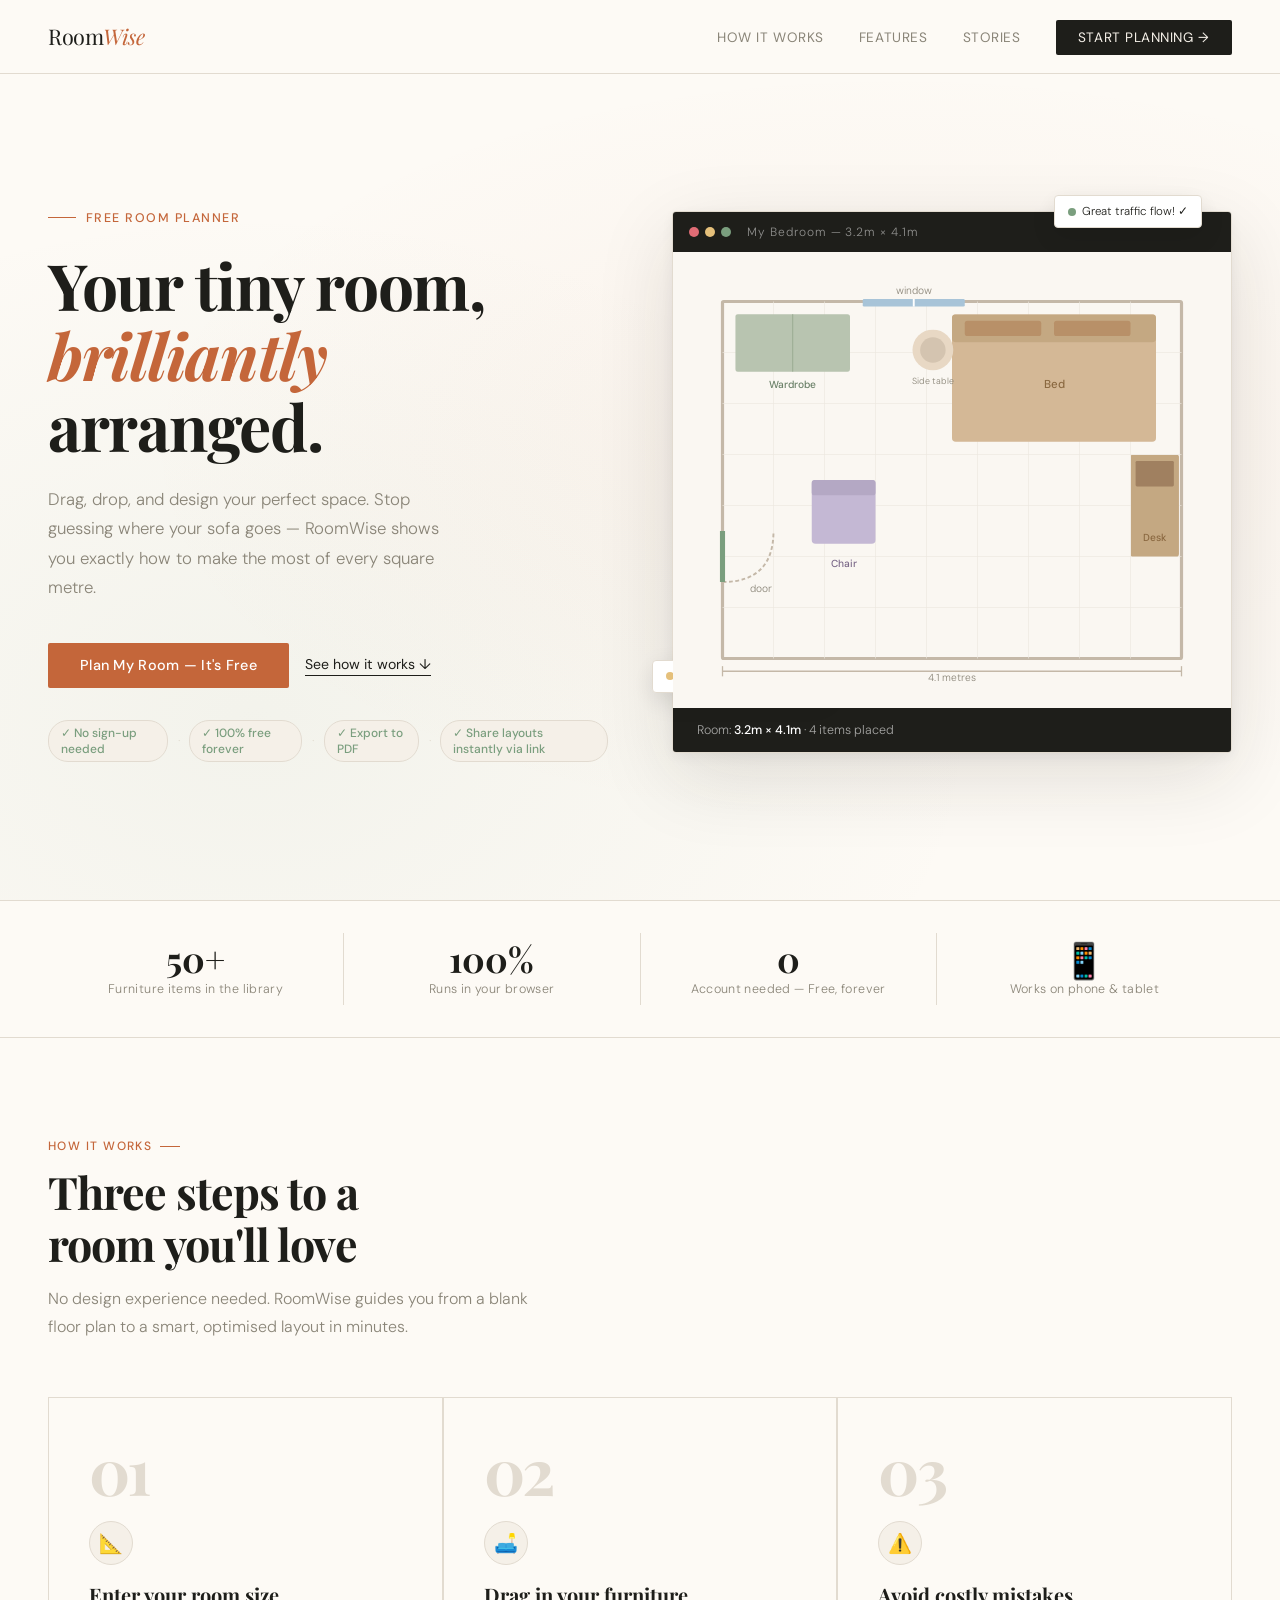
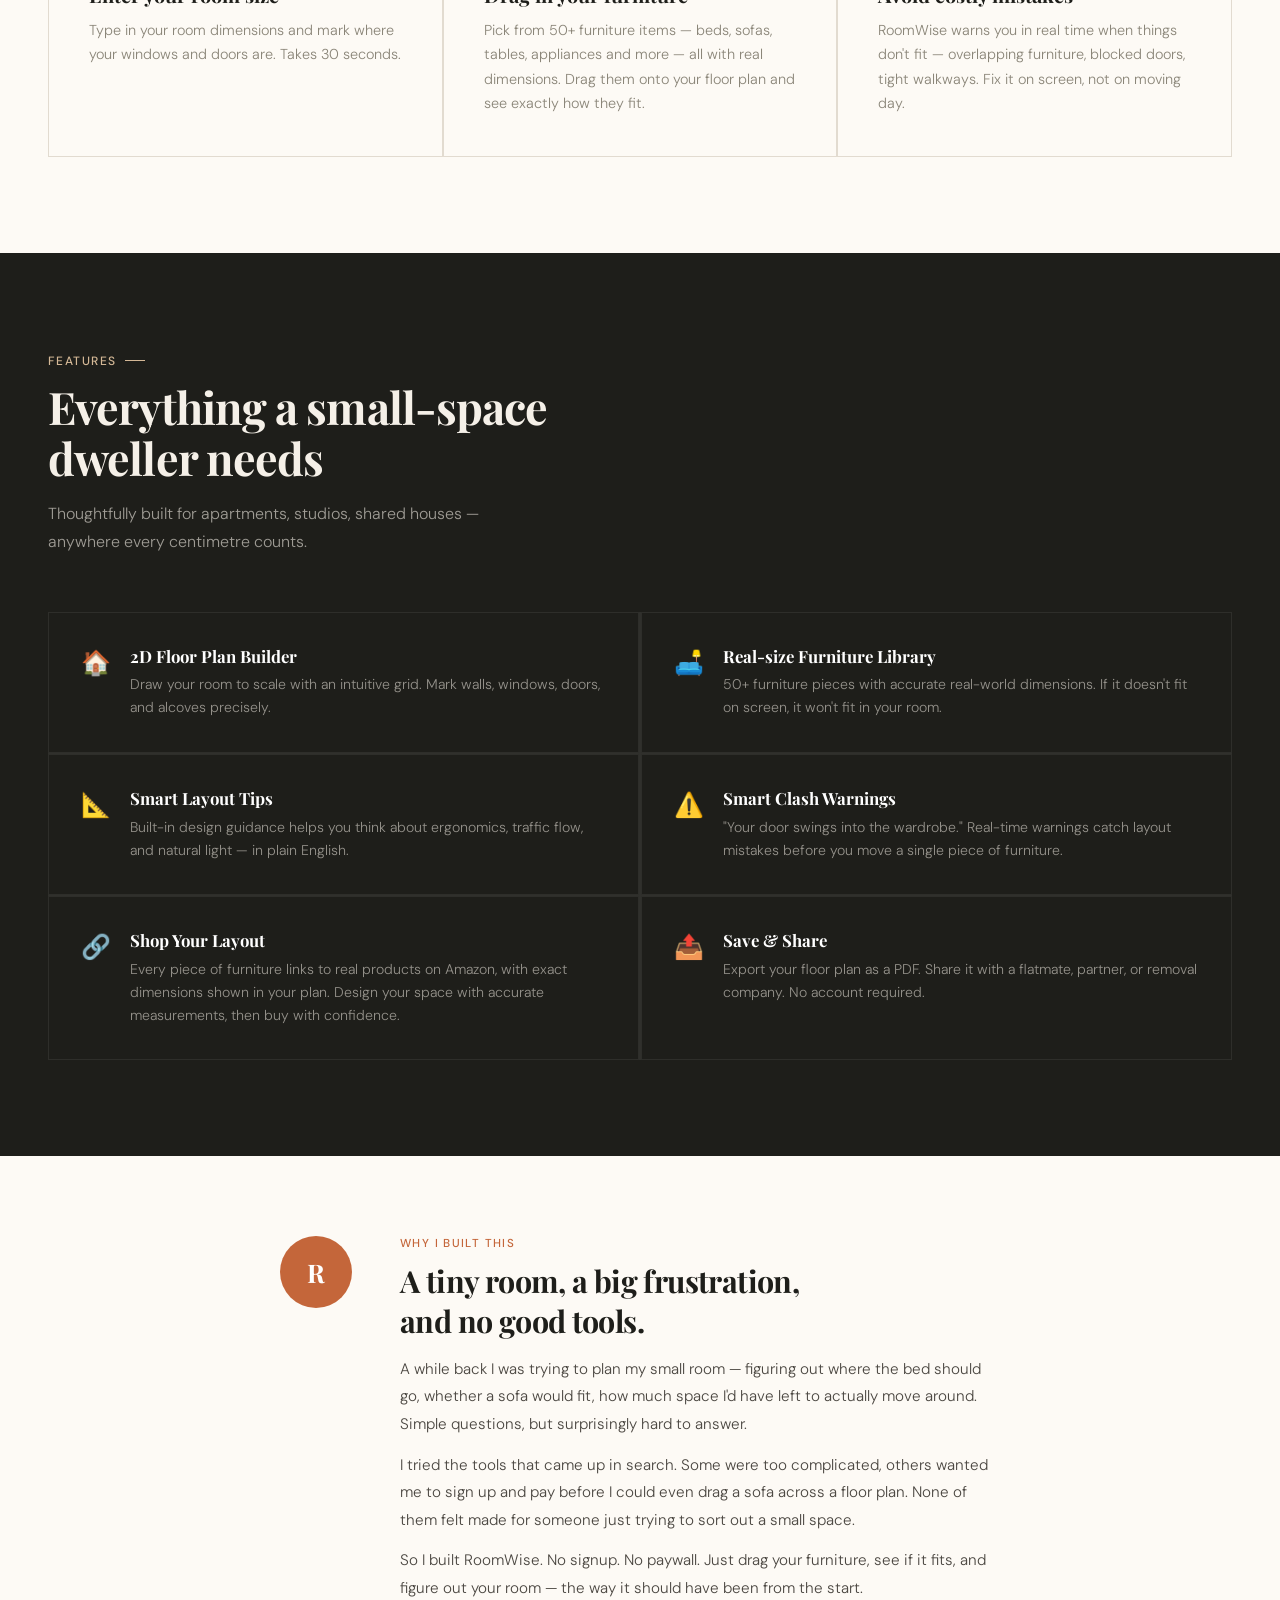
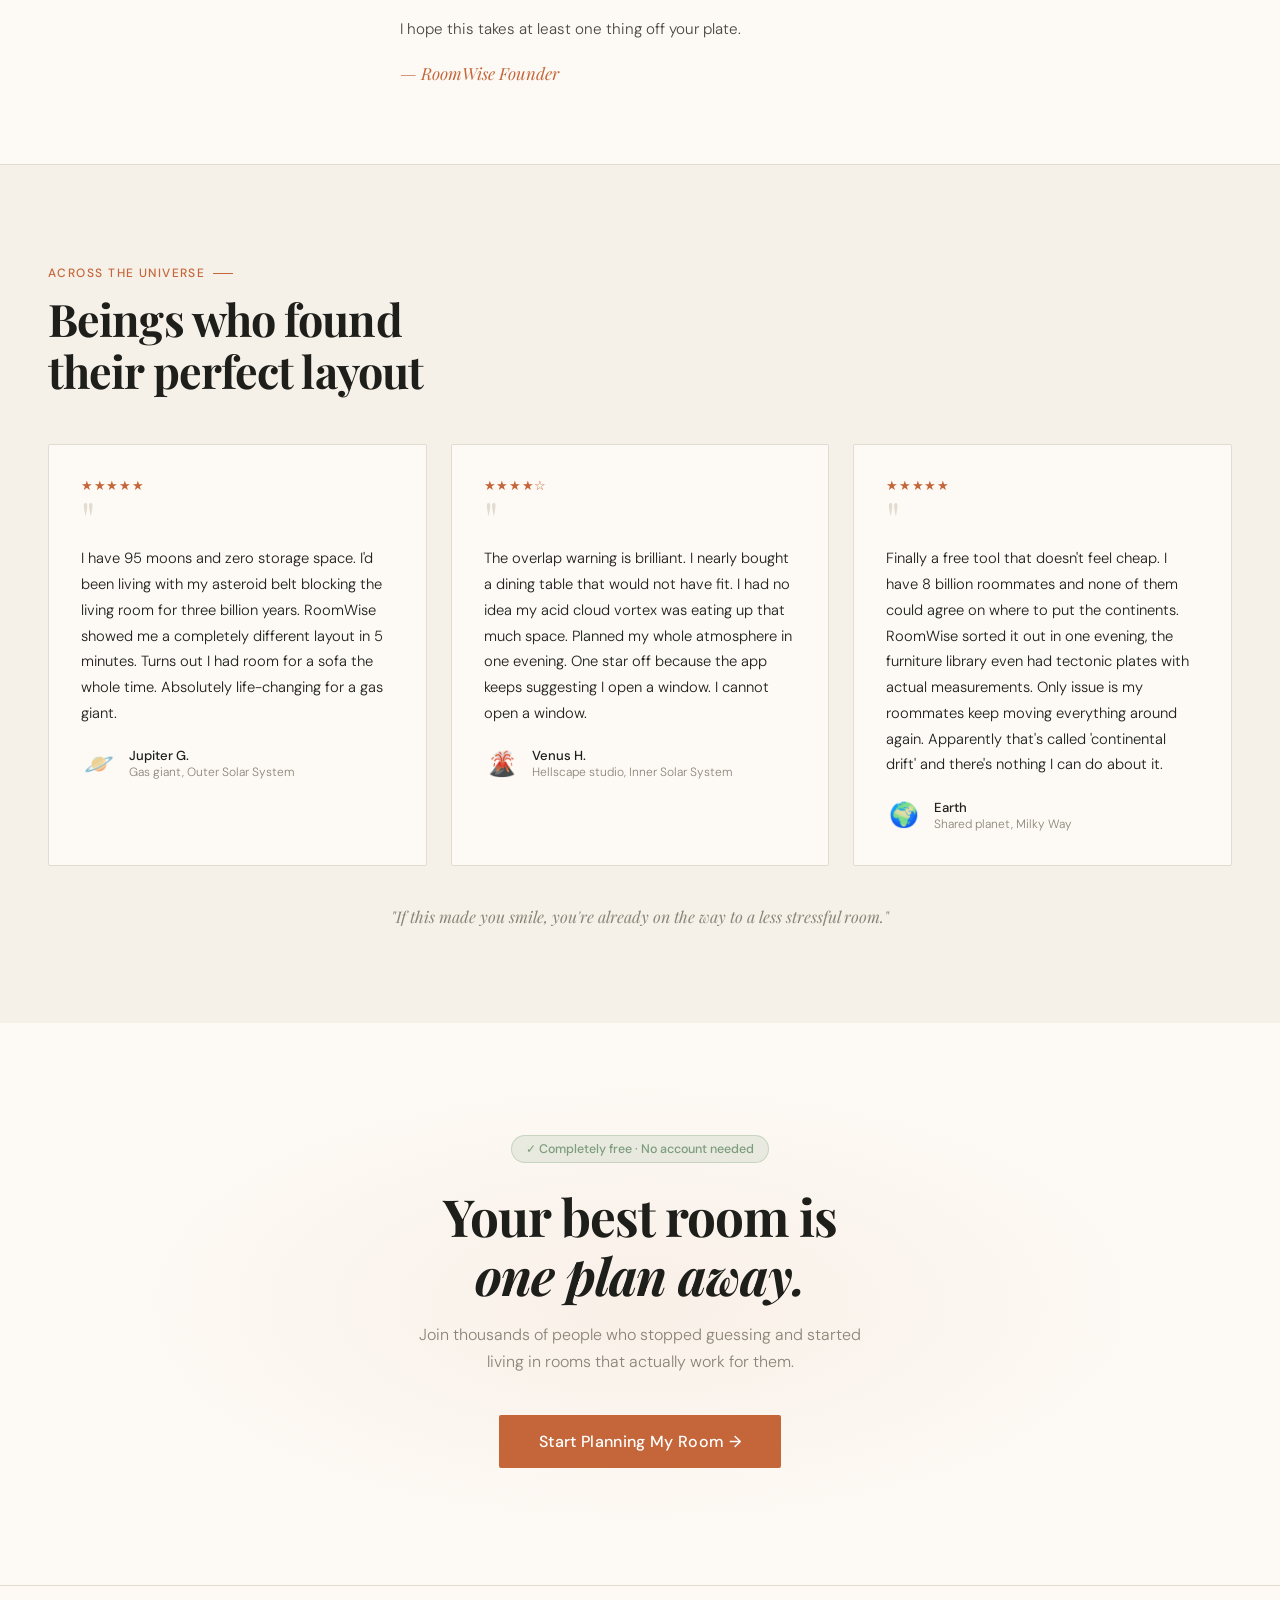
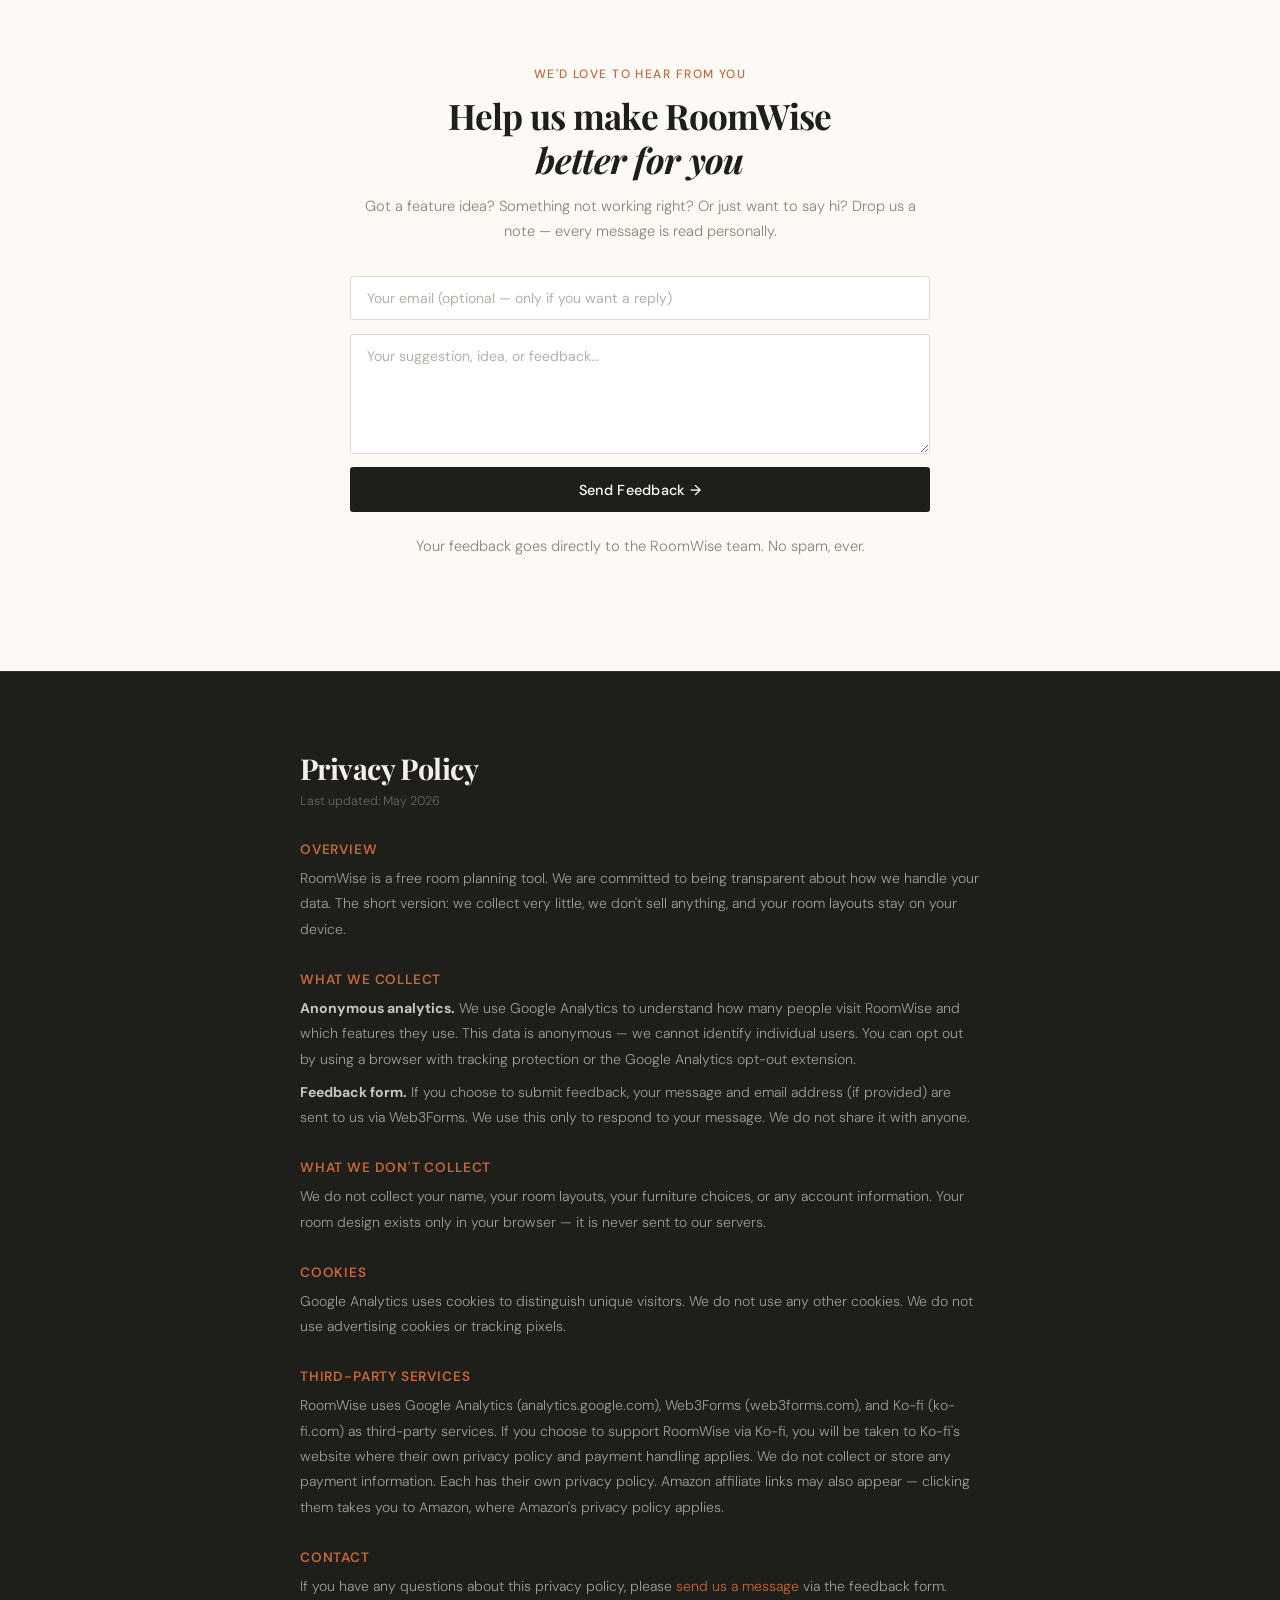
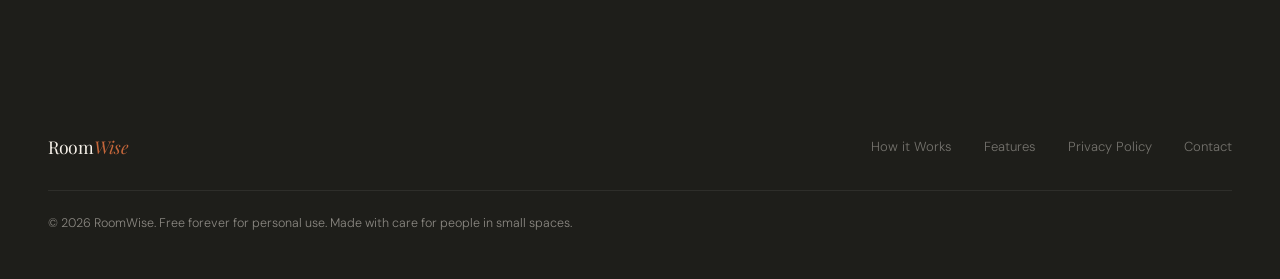
==== commit 4bdd8244: "Add files via upload" ====
--- a/index.html
+++ b/index.html
@@ -84,6 +84,10 @@
         <span class="badge-pill">✓ No sign-up needed</span>
         <span style="color: var(--border)">·</span>
         <span class="badge-pill">✓ 100% free forever</span>
+        <span style="color: var(--border)">·</span>
+        <span class="badge-pill">✓ Export to PDF</span>
+        <span style="color: var(--border)">·</span>
+        <span class="badge-pill">✓ Share layouts instantly via link</span>
       </div>
     </div>
 
@@ -278,7 +282,7 @@
         <div class="feature-ico">🔗</div>
         <div>
           <div class="feature-title">Shop Your Layout</div>
-          <p class="feature-desc">Every piece of furniture links to affordable options at IKEA, Wayfair, and more. Design it, then buy it.</p>
+          <p class="feature-desc">Every piece of furniture links to real products on Amazon, with exact dimensions shown in your plan. Design your space with accurate measurements, then buy with confidence.</p>
         </div>
       </div>
       <div class="feature-item reveal">
@@ -356,6 +360,7 @@
         </div>
       </div>
     </div>
+    <p style="text-align:center;margin-top:2.5rem;font-family:'Playfair Display',serif;font-style:italic;font-size:1rem;color:var(--muted);">"If this made you smile, you're already on the way to a less stressful room."</p>
   </section>
 
   <!-- CTA -->
@@ -408,7 +413,7 @@
   <section class="privacy-section" id="privacy">
     <div class="privacy-inner">
       <h2>Privacy Policy</h2>
-      <div class="privacy-date">Last updated: March 2026</div>
+      <div class="privacy-date">Last updated: May 2026</div>
 
       <h3>Overview</h3>
       <p>RoomWise is a free room planning tool. We are committed to being transparent about how we handle your data. The short version: we collect very little, we don't sell anything, and your room layouts stay on your device.</p>
@@ -424,7 +429,7 @@
       <p>Google Analytics uses cookies to distinguish unique visitors. We do not use any other cookies. We do not use advertising cookies or tracking pixels.</p>
 
       <h3>Third-party services</h3>
-      <p>RoomWise uses Google Analytics (analytics.google.com) and Web3Forms (web3forms.com) as third-party services. Each has their own privacy policy. Amazon affiliate links may also appear — clicking them takes you to Amazon, where Amazon's privacy policy applies.</p>
+      <p>RoomWise uses Google Analytics (analytics.google.com), Web3Forms (web3forms.com), and Ko-fi (ko-fi.com) as third-party services. If you choose to support RoomWise via Ko-fi, you will be taken to Ko-fi's website where their own privacy policy and payment handling applies. We do not collect or store any payment information. Each has their own privacy policy. Amazon affiliate links may also appear — clicking them takes you to Amazon, where Amazon's privacy policy applies.</p>
 
       <h3>Contact</h3>
       <p>If you have any questions about this privacy policy, please <a href="#feedback">send us a message</a> via the feedback form.</p>
